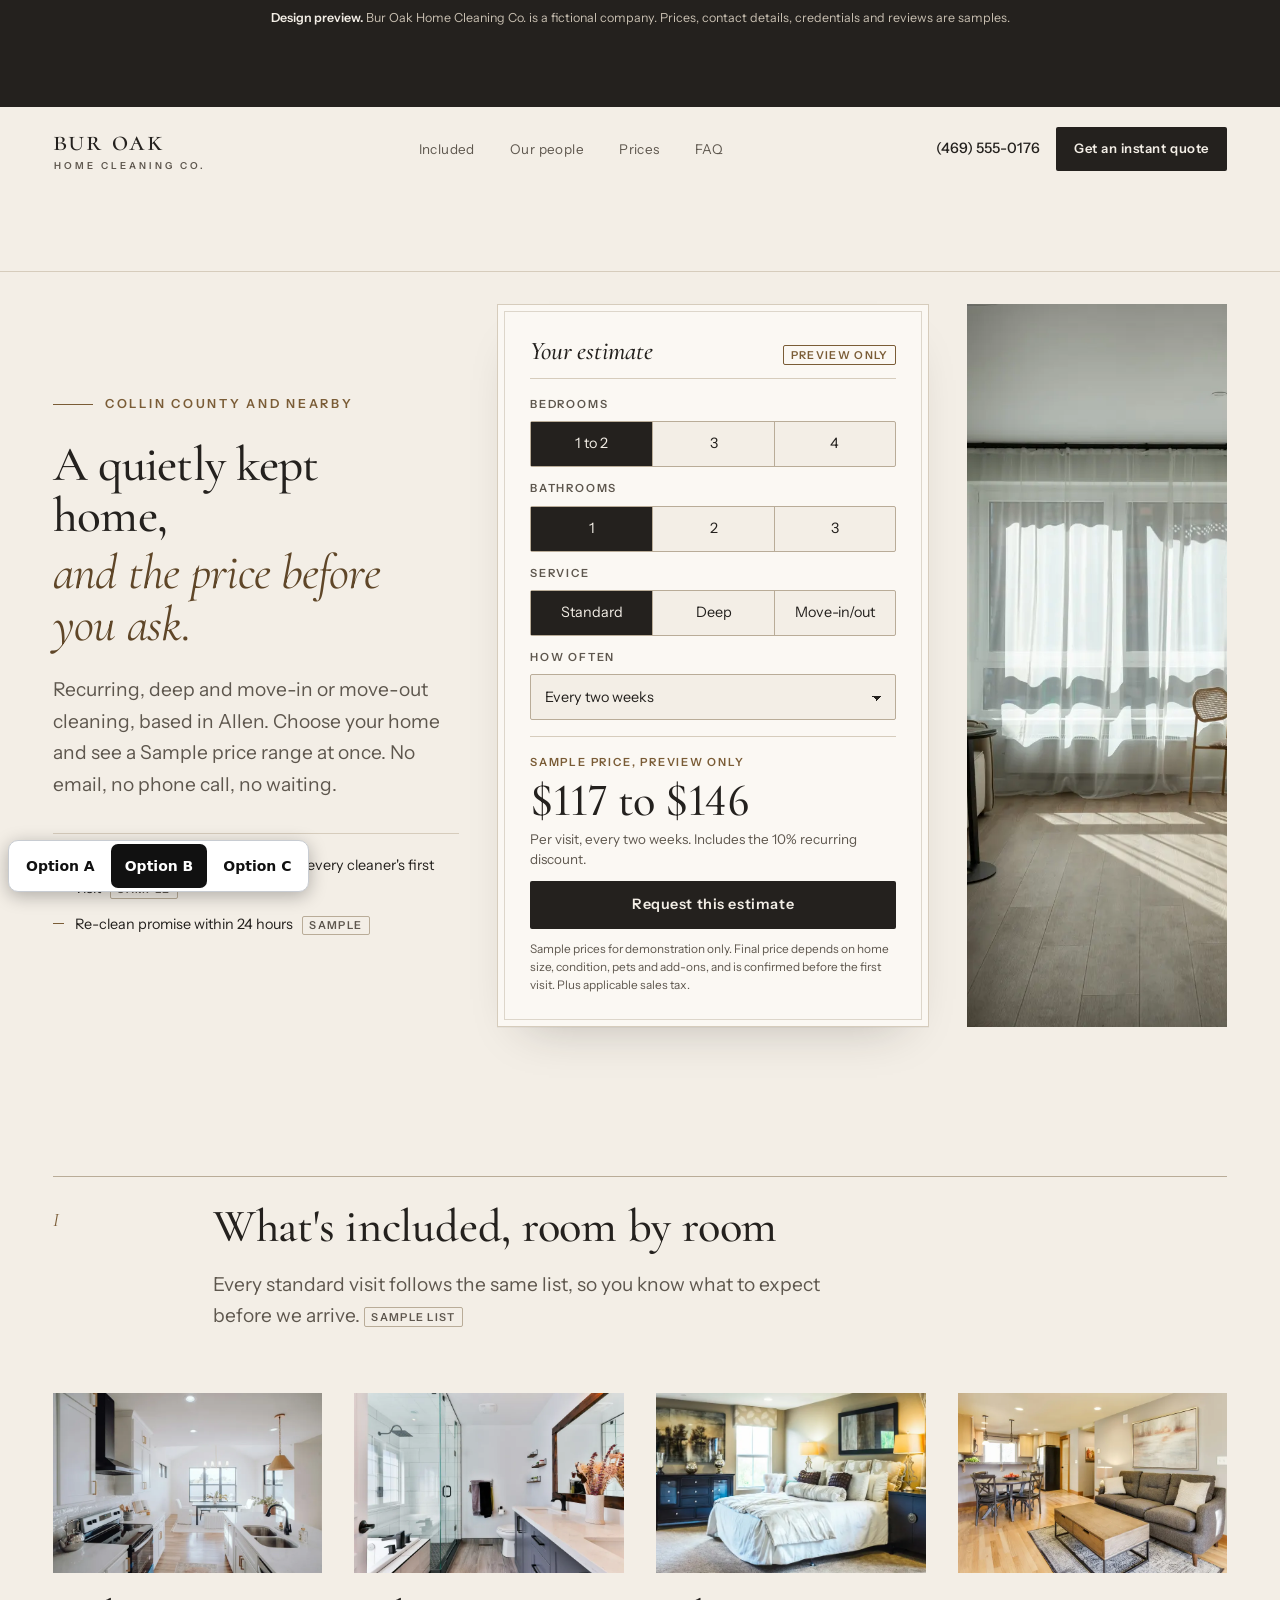
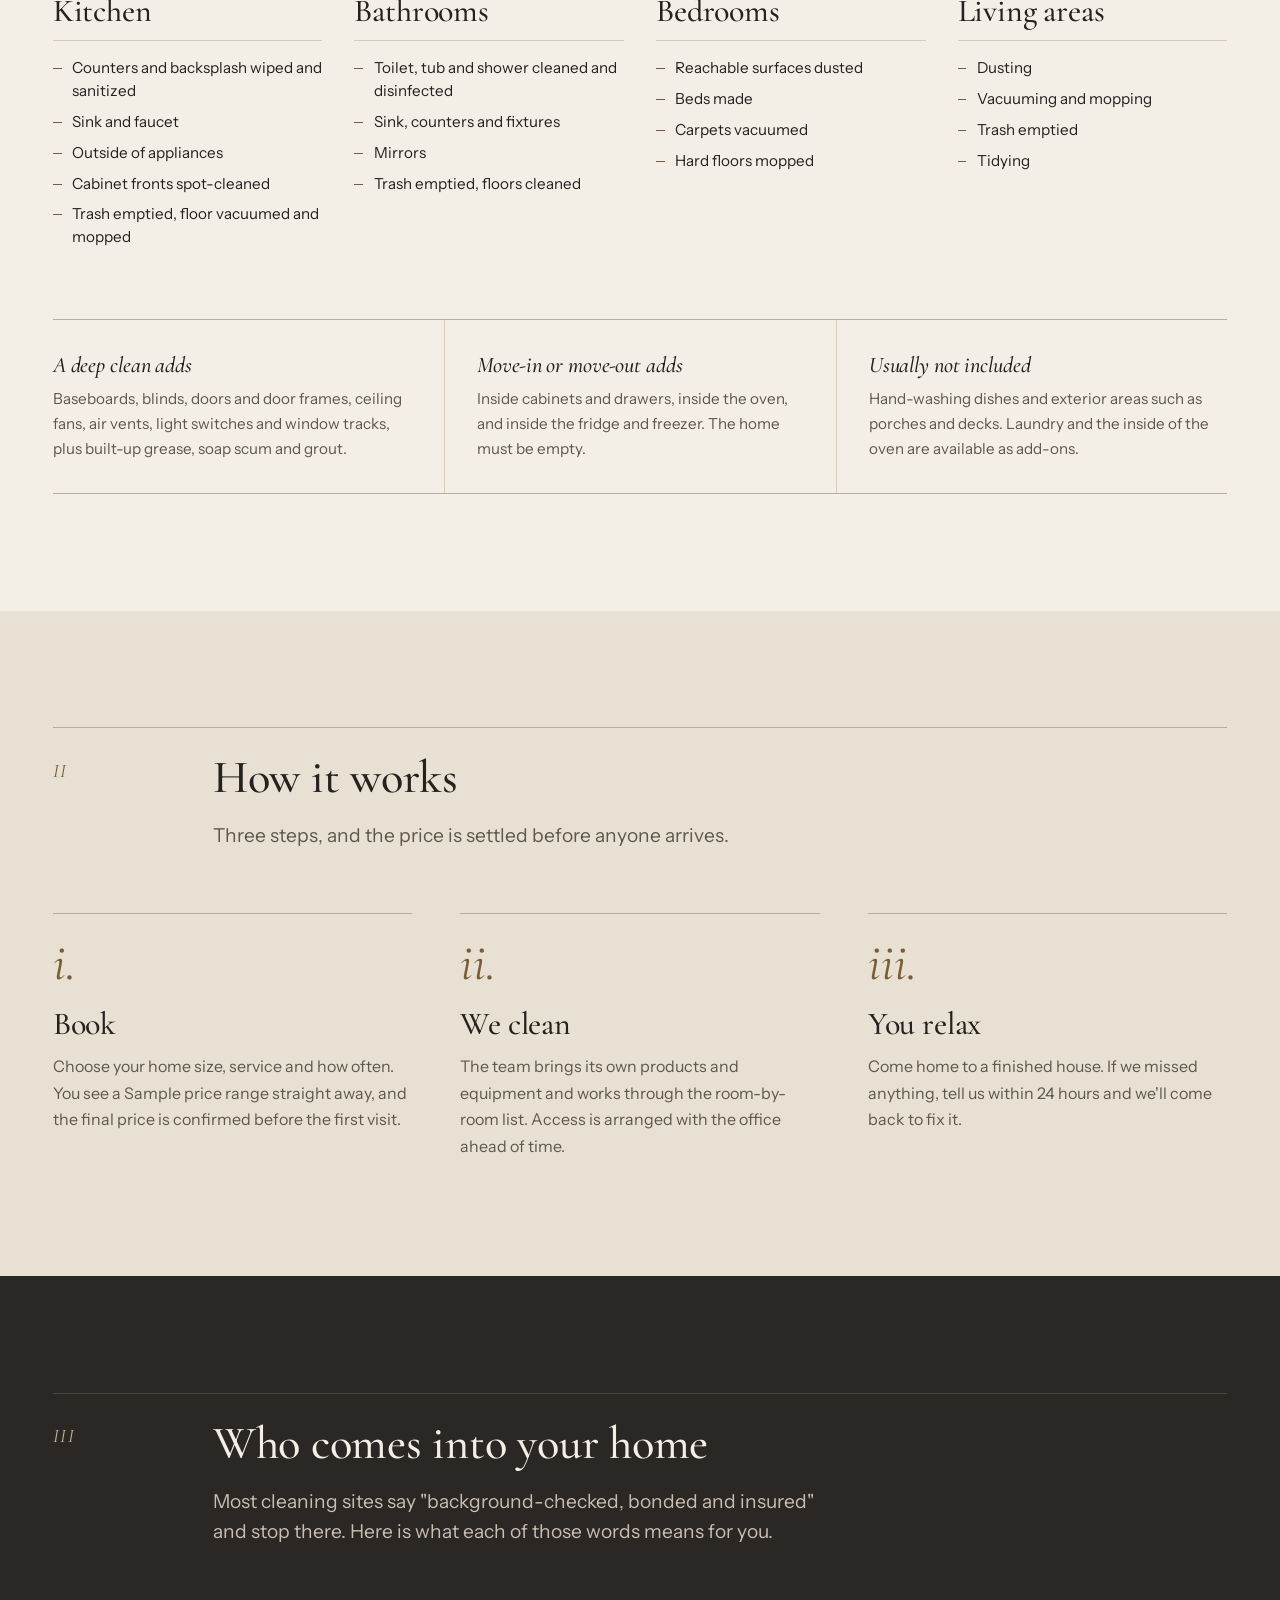
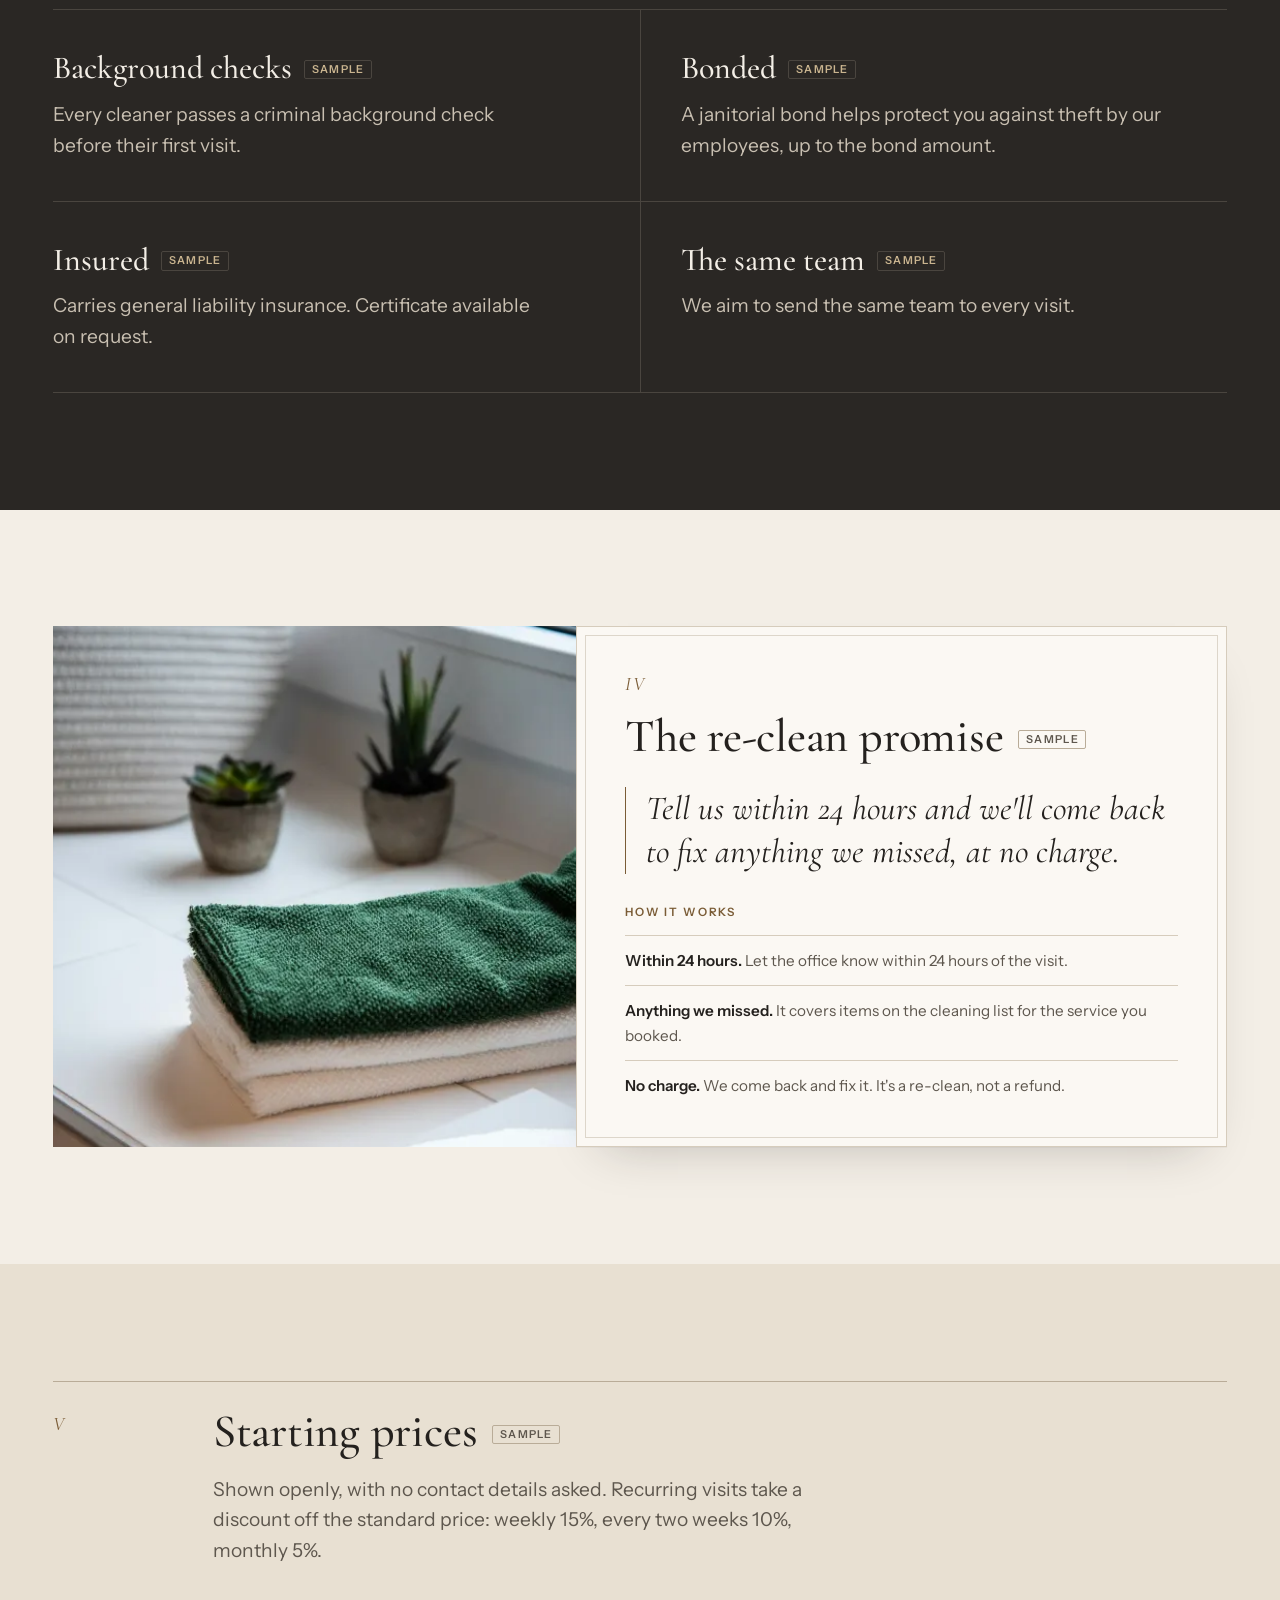
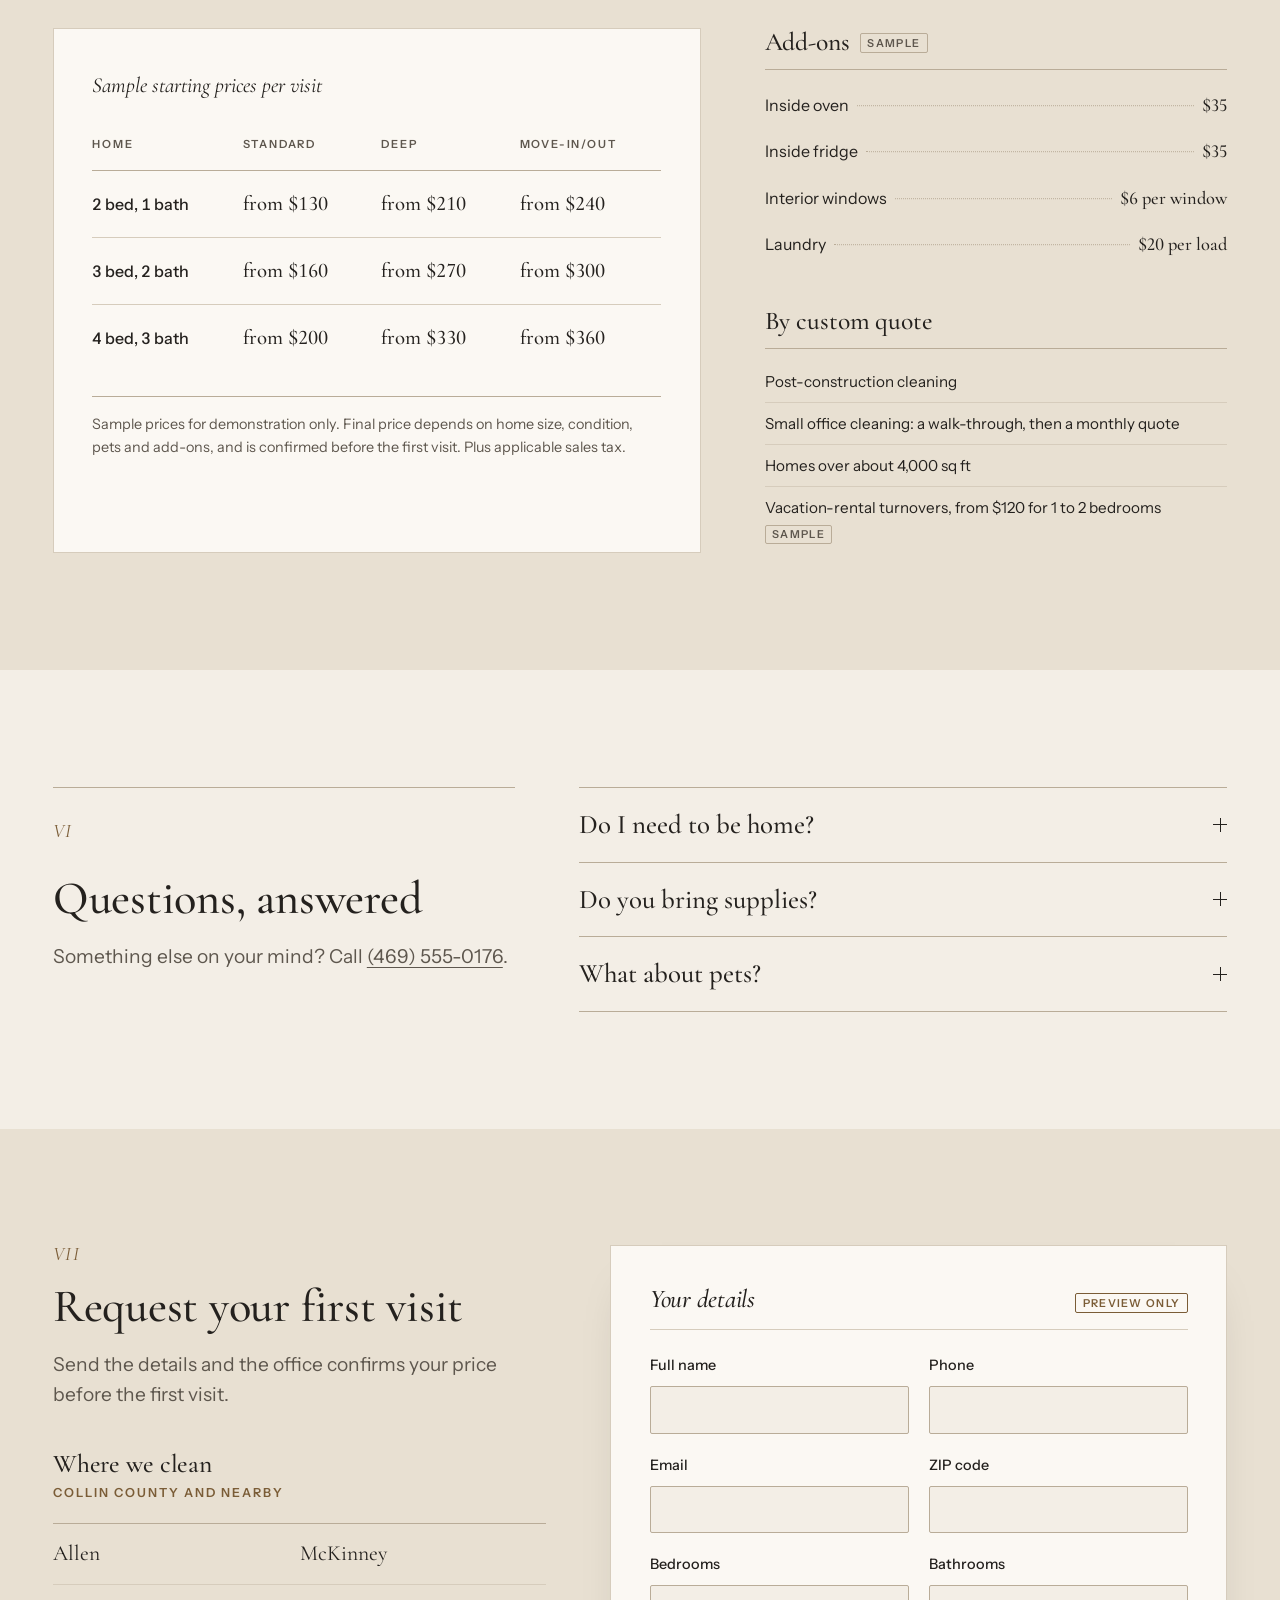
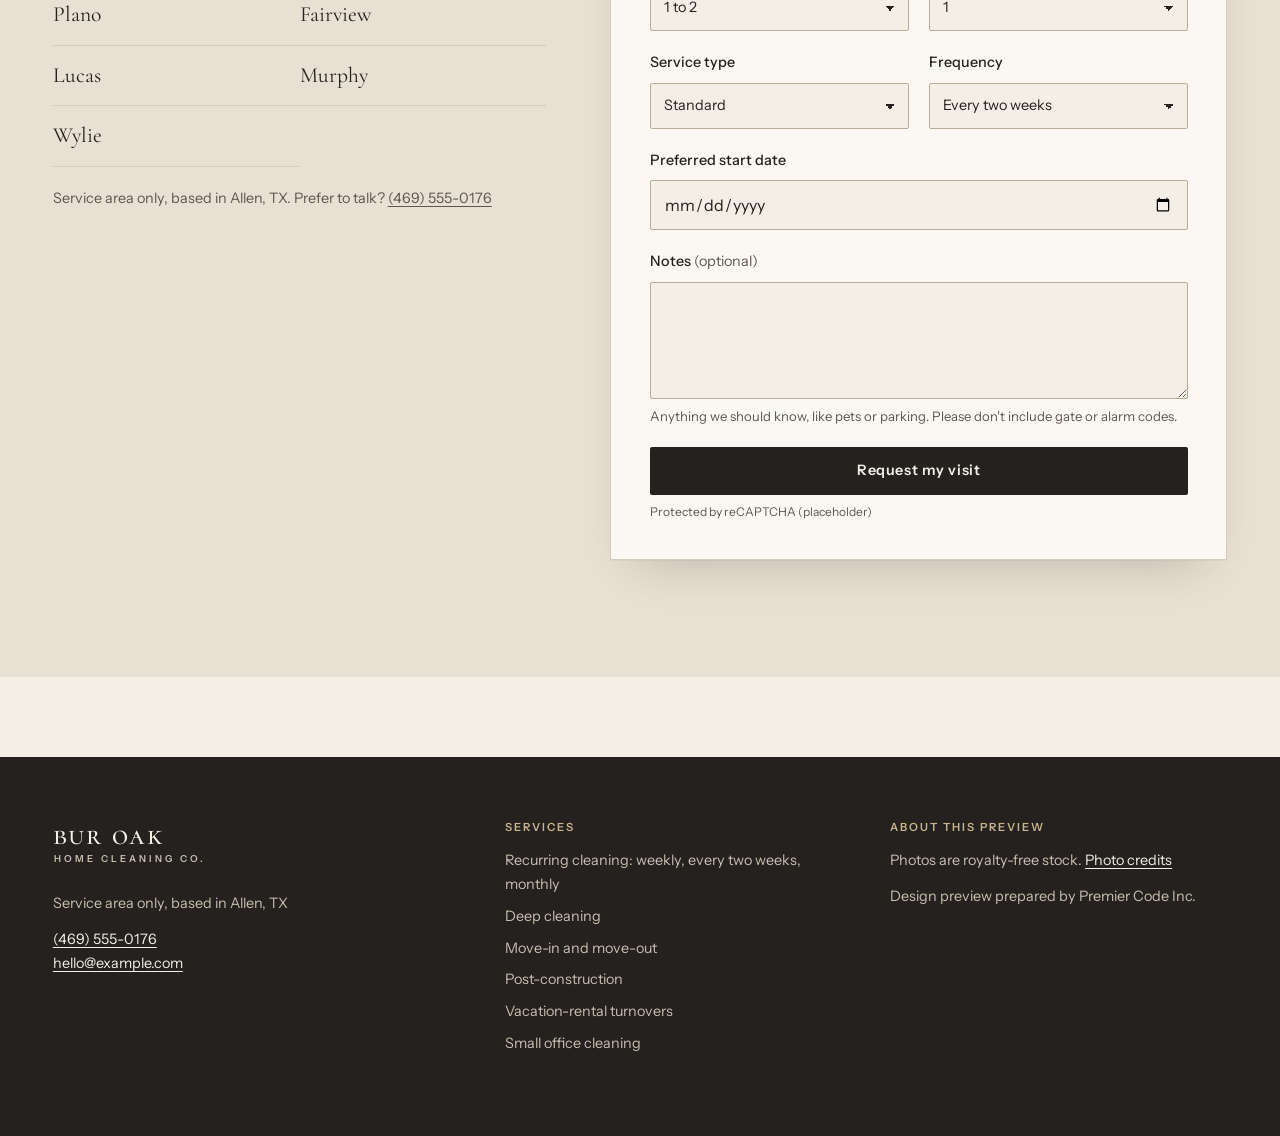
==== option-b/index.html @ 463bcaf9 "Add three homepage design options with switcher, credits and root redirect - Add Option A (fresh and" ====
<!doctype html>
<!--
  PITCH NOTE (Option B, "Boutique concierge"): Bur Oak presented like a small, well-run hotel, with calm linen
  and charcoal, an editorial serif and a quiet sans, and a price that arrives without asking for anything.
  Look first at the estimate card in the hero: change any setting and the Sample range updates at once,
  with no contact details asked. Then scroll to "Who comes into your home", where each trust claim says plainly what it means.
-->
<html lang="en">
<head>
  <meta charset="utf-8">
  <meta name="viewport" content="width=device-width, initial-scale=1">
  <meta name="robots" content="noindex, nofollow">
  <title>Bur Oak Home Cleaning Co. | Premium home cleaning in Collin County (Design preview)</title>
  <meta name="description" content="Design preview for a fictional Allen, TX house cleaning company. See a Sample price range for your home in seconds, what each visit includes, and how the team is checked.">
  <link rel="icon" href="data:,">
  <link rel="preconnect" href="https://fonts.googleapis.com">
  <link rel="preconnect" href="https://fonts.gstatic.com" crossorigin>
  <link rel="stylesheet" href="https://fonts.googleapis.com/css2?family=Cormorant+Garamond:ital,wght@0,400;0,500;0,600;1,400;1,500&family=Instrument+Sans:wght@400;500;600&display=swap">
  <link rel="preload" as="image" href="../assets/img/window-sheer-curtains-sunlight-01-800.webp" imagesrcset="../assets/img/window-sheer-curtains-sunlight-01-800.webp 800w, ../assets/img/window-sheer-curtains-sunlight-01-1600.webp 1600w" imagesizes="(min-width: 1024px) 42vw, 100vw">
  <link rel="stylesheet" href="styles.css">
  <script>document.documentElement.classList.add('js');</script>
</head>
<body>
  <a class="skip-link" href="#main">Skip to main content</a>

  <div class="preview-bar" role="note">
    <p><strong>Design preview.</strong> Bur Oak Home Cleaning Co. is a fictional company. Prices, contact details, credentials and reviews are samples.</p>
  </div>

  <header class="site-header">
    <div class="container header-inner">
      <a class="wordmark" href="#main" aria-label="Bur Oak Home Cleaning Co., back to top">
        <span class="wordmark-name">Bur Oak</span>
        <span class="wordmark-sub">Home Cleaning Co.</span>
      </a>
      <nav class="site-nav" aria-label="Main">
        <ul>
          <li><a href="#included">Included</a></li>
          <li><a href="#trust">Our people</a></li>
          <li><a href="#prices">Prices</a></li>
          <li><a href="#faq">FAQ</a></li>
        </ul>
      </nav>
      <div class="header-actions">
        <!-- PLACEHOLDER: real business phone number -->
        <a class="header-phone" href="tel:+14695550176"><span class="visually-hidden">Call </span>(469) 555-0176</a>
        <a class="btn btn-primary btn-sm" href="#quote">Get an instant quote</a>
      </div>
    </div>
  </header>

  <main id="main" tabindex="-1">

    <!-- 1. HERO + ESTIMATE CARD -->
    <section class="hero" aria-labelledby="hero-title">
      <div class="container hero-grid">
        <div class="hero-copy">
          <p class="eyebrow">Collin County and nearby</p>
          <h1 id="hero-title">A quietly kept home, <em>and the price before you ask.</em></h1>
          <p class="lede">Recurring, deep and move-in or move-out cleaning, based in Allen. Choose your home and see a Sample price range at once. No email, no phone call, no waiting.</p>
        </div>

        <ul class="hero-notes" aria-label="At a glance">
          <li>Criminal background check before every cleaner's first visit <span class="tag">Sample</span></li>
          <li>Re-clean promise within 24 hours <span class="tag">Sample</span></li>
        </ul>

        <figure class="hero-photo">
          <img src="../assets/img/window-sheer-curtains-sunlight-01-800.webp"
               srcset="../assets/img/window-sheer-curtains-sunlight-01-800.webp 800w, ../assets/img/window-sheer-curtains-sunlight-01-1600.webp 1600w"
               sizes="(min-width: 1024px) 42vw, 100vw"
               width="800" height="1200"
               alt="Sunlight pouring through sheer white curtains into a calm, tidy room"
               fetchpriority="high">
        </figure>

        <section class="estimate" id="quote" aria-labelledby="estimate-title">
          <div class="estimate-head">
            <h2 id="estimate-title" class="estimate-title">Your estimate</h2>
            <span class="tag tag-strong">Preview only</span>
          </div>

          <!-- Shown without JavaScript -->
          <div class="estimate-static">
            <p class="estimate-price-static">from $130 <span class="tag">Sample</span></p>
            <p class="estimate-small">Standard clean, 2 bedrooms and 1 bathroom. <a href="#prices">See every Sample price</a>.</p>
          </div>

          <form class="estimate-form" id="estimate-form" aria-describedby="estimate-disclaimer">
            <fieldset class="seg">
              <legend>Bedrooms</legend>
              <div class="seg-options">
                <input type="radio" name="est-beds" id="eb2" value="2" checked><label for="eb2">1 to 2</label>
                <input type="radio" name="est-beds" id="eb3" value="3"><label for="eb3">3</label>
                <input type="radio" name="est-beds" id="eb4" value="4"><label for="eb4">4</label>
              </div>
            </fieldset>
            <fieldset class="seg">
              <legend>Bathrooms</legend>
              <div class="seg-options">
                <input type="radio" name="est-baths" id="ea1" value="1" checked><label for="ea1">1</label>
                <input type="radio" name="est-baths" id="ea2" value="2"><label for="ea2">2</label>
                <input type="radio" name="est-baths" id="ea3" value="3"><label for="ea3">3</label>
              </div>
            </fieldset>
            <fieldset class="seg">
              <legend>Service</legend>
              <div class="seg-options">
                <input type="radio" name="est-type" id="et-std" value="standard" checked><label for="et-std">Standard</label>
                <input type="radio" name="est-type" id="et-deep" value="deep"><label for="et-deep">Deep</label>
                <input type="radio" name="est-type" id="et-move" value="move"><label for="et-move">Move-in/out</label>
              </div>
            </fieldset>
            <div class="field-inline">
              <label for="est-freq">How often</label>
              <select id="est-freq" name="est-freq">
                <option value="once">One time</option>
                <option value="weekly">Weekly</option>
                <option value="biweekly" selected>Every two weeks</option>
                <option value="monthly">Monthly</option>
              </select>
            </div>

            <div class="estimate-result">
              <p class="estimate-label">Sample price, preview only</p>
              <p class="estimate-price" aria-live="polite" aria-atomic="true">
                <span class="visually-hidden">Sample price range: </span><span id="est-range">$117 to $146</span>
              </p>
              <p class="estimate-detail" id="est-detail">Per visit, every two weeks. Includes the 10% recurring discount.</p>
            </div>

            <a class="btn btn-primary btn-block" href="#book" id="est-cta">Request this estimate</a>
          </form>

          <p class="estimate-disclaimer" id="estimate-disclaimer">Sample prices for demonstration only. Final price depends on home size, condition, pets and add-ons, and is confirmed before the first visit. Plus applicable sales tax.</p>
        </section>
      </div>
    </section>

    <!-- 2. WHAT'S INCLUDED -->
    <section class="section" id="included" aria-labelledby="included-title">
      <div class="container">
        <header class="section-head">
          <p class="section-num">I</p>
          <div>
            <h2 id="included-title">What's included, room by room</h2>
            <p class="section-intro">Every standard visit follows the same list, so you know what to expect before we arrive. <span class="tag">Sample list</span></p>
          </div>
        </header>

        <div class="rooms">
          <article class="room reveal">
            <img src="../assets/img/kitchen-sink-window-07-800.webp"
                 srcset="../assets/img/kitchen-sink-window-07-800.webp 800w, ../assets/img/kitchen-sink-window-07-1600.webp 1600w"
                 sizes="(min-width: 1440px) 340px, (min-width: 720px) 45vw, 100vw"
                 width="800" height="534" loading="lazy"
                 alt="White kitchen with gold cabinet pulls, an island sink and a sunny dining area beyond">
            <h3>Kitchen</h3>
            <ul>
              <li>Counters and backsplash wiped and sanitized</li>
              <li>Sink and faucet</li>
              <li>Outside of appliances</li>
              <li>Cabinet fronts spot-cleaned</li>
              <li>Trash emptied, floor vacuumed and mopped</li>
            </ul>
          </article>
          <article class="room reveal">
            <img src="../assets/img/bathroom-shower-vanity-01-800.webp"
                 srcset="../assets/img/bathroom-shower-vanity-01-800.webp 800w, ../assets/img/bathroom-shower-vanity-01-1600.webp 1600w"
                 sizes="(min-width: 1440px) 340px, (min-width: 720px) 45vw, 100vw"
                 width="800" height="534" loading="lazy"
                 alt="Modern bathroom with a glass shower, soaking tub and double vanity">
            <h3>Bathrooms</h3>
            <ul>
              <li>Toilet, tub and shower cleaned and disinfected</li>
              <li>Sink, counters and fixtures</li>
              <li>Mirrors</li>
              <li>Trash emptied, floors cleaned</li>
            </ul>
          </article>
          <article class="room reveal">
            <img src="../assets/img/bedroom-white-comforter-01-800.webp"
                 srcset="../assets/img/bedroom-white-comforter-01-800.webp 800w, ../assets/img/bedroom-white-comforter-01-1600.webp 1600w"
                 sizes="(min-width: 1440px) 340px, (min-width: 720px) 45vw, 100vw"
                 width="800" height="467" loading="lazy"
                 alt="Neatly made bed with white bedding, lamps on both sides and a dark wood dresser">
            <h3>Bedrooms</h3>
            <ul>
              <li>Reachable surfaces dusted</li>
              <li>Beds made</li>
              <li>Carpets vacuumed</li>
              <li>Hard floors mopped</li>
            </ul>
          </article>
          <article class="room reveal">
            <img src="../assets/img/living-room-gray-sofa-03-800.webp"
                 srcset="../assets/img/living-room-gray-sofa-03-800.webp 800w, ../assets/img/living-room-gray-sofa-03-1600.webp 1600w"
                 sizes="(min-width: 1440px) 340px, (min-width: 720px) 45vw, 100vw"
                 width="800" height="534" loading="lazy"
                 alt="Tidy living room with a gray sofa and wood coffee table, open to the dining area and kitchen">
            <h3>Living areas</h3>
            <ul>
              <li>Dusting</li>
              <li>Vacuuming and mopping</li>
              <li>Trash emptied</li>
              <li>Tidying</li>
            </ul>
          </article>
        </div>

        <div class="extras reveal">
          <div class="extra">
            <h3>A deep clean adds</h3>
            <p>Baseboards, blinds, doors and door frames, ceiling fans, air vents, light switches and window tracks, plus built-up grease, soap scum and grout.</p>
          </div>
          <div class="extra">
            <h3>Move-in or move-out adds</h3>
            <p>Inside cabinets and drawers, inside the oven, and inside the fridge and freezer. The home must be empty.</p>
          </div>
          <div class="extra extra-muted">
            <h3>Usually not included</h3>
            <p>Hand-washing dishes and exterior areas such as porches and decks. Laundry and the inside of the oven are available as add-ons.</p>
          </div>
        </div>
      </div>
    </section>

    <!-- 3. HOW IT WORKS -->
    <section class="section section-tint" id="how" aria-labelledby="how-title">
      <div class="container">
        <header class="section-head">
          <p class="section-num">II</p>
          <div>
            <h2 id="how-title">How it works</h2>
            <p class="section-intro">Three steps, and the price is settled before anyone arrives.</p>
          </div>
        </header>
        <ol class="steps">
          <li class="step reveal">
            <span class="step-num" aria-hidden="true">i.</span>
            <h3>Book</h3>
            <p>Choose your home size, service and how often. You see a Sample price range straight away, and the final price is confirmed before the first visit.</p>
          </li>
          <li class="step reveal">
            <span class="step-num" aria-hidden="true">ii.</span>
            <h3>We clean</h3>
            <p>The team brings its own products and equipment and works through the room-by-room list. Access is arranged with the office ahead of time.</p>
          </li>
          <li class="step reveal">
            <span class="step-num" aria-hidden="true">iii.</span>
            <h3>You relax</h3>
            <p>Come home to a finished house. If we missed anything, tell us within 24 hours and we'll come back to fix it.</p>
          </li>
        </ol>
      </div>
    </section>

    <!-- 4. TRUST AND SAFETY -->
    <section class="section section-dark" id="trust" aria-labelledby="trust-title">
      <div class="container">
        <header class="section-head">
          <p class="section-num">III</p>
          <div>
            <h2 id="trust-title">Who comes into your home</h2>
            <p class="section-intro">Most cleaning sites say "background-checked, bonded and insured" and stop there. Here is what each of those words means for you.</p>
          </div>
        </header>
        <!-- PLACEHOLDER: client to confirm background check provider, bond amount and insurance carrier before launch -->
        <dl class="trust">
          <div class="trust-item reveal">
            <dt>Background checks <span class="tag tag-dark">Sample</span></dt>
            <dd>Every cleaner passes a criminal background check before their first visit.</dd>
          </div>
          <div class="trust-item reveal">
            <dt>Bonded <span class="tag tag-dark">Sample</span></dt>
            <dd>A janitorial bond helps protect you against theft by our employees, up to the bond amount.</dd>
          </div>
          <div class="trust-item reveal">
            <dt>Insured <span class="tag tag-dark">Sample</span></dt>
            <dd>Carries general liability insurance. Certificate available on request.</dd>
          </div>
          <div class="trust-item reveal">
            <dt>The same team <span class="tag tag-dark">Sample</span></dt>
            <dd>We aim to send the same team to every visit.</dd>
          </div>
        </dl>
      </div>
    </section>

    <!-- 5. RE-CLEAN PROMISE -->
    <section class="section" id="promise" aria-labelledby="promise-title">
      <div class="container promise-grid">
        <figure class="promise-photo reveal">
          <img src="../assets/img/towels-folded-plants-02-800.webp"
               srcset="../assets/img/towels-folded-plants-02-800.webp 800w, ../assets/img/towels-folded-plants-02-1600.webp 1600w, ../assets/img/towels-folded-plants-02-2400.webp 2400w"
               sizes="(min-width: 1024px) 45vw, 100vw"
               width="800" height="534" loading="lazy"
               alt="Folded green and white towels on a windowsill beside small potted succulents">
        </figure>
        <div class="promise-card reveal">
          <p class="section-num section-num-inline">IV</p>
          <h2 id="promise-title">The re-clean promise <span class="tag">Sample</span></h2>
          <p class="promise-quote">Tell us within 24 hours and we'll come back to fix anything we missed, at no charge.</p>
          <h3 class="promise-sub">How it works</h3>
          <!-- PLACEHOLDER: client to confirm the exact re-clean conditions -->
          <ul class="promise-terms">
            <li><strong>Within 24 hours.</strong> Let the office know within 24 hours of the visit.</li>
            <li><strong>Anything we missed.</strong> It covers items on the cleaning list for the service you booked.</li>
            <li><strong>No charge.</strong> We come back and fix it. It's a re-clean, not a refund.</li>
          </ul>
        </div>
      </div>
    </section>

    <!-- 6. PRICES -->
    <section class="section section-tint" id="prices" aria-labelledby="prices-title">
      <div class="container">
        <header class="section-head">
          <p class="section-num">V</p>
          <div>
            <h2 id="prices-title">Starting prices <span class="tag">Sample</span></h2>
            <p class="section-intro">Shown openly, with no contact details asked. Recurring visits take a discount off the standard price: weekly 15%, every two weeks 10%, monthly 5%.</p>
          </div>
        </header>

        <div class="prices-grid">
          <div class="rate-card reveal">
            <div class="table-wrap" role="region" aria-labelledby="rate-caption" tabindex="0">
              <table class="rate-table">
                <caption id="rate-caption">Sample starting prices per visit</caption>
                <thead>
                  <tr>
                    <th scope="col">Home</th>
                    <th scope="col">Standard</th>
                    <th scope="col">Deep</th>
                    <th scope="col">Move-in/out</th>
                  </tr>
                </thead>
                <tbody>
                  <tr><th scope="row">2 bed, 1 bath</th><td>from $130</td><td>from $210</td><td>from $240</td></tr>
                  <tr><th scope="row">3 bed, 2 bath</th><td>from $160</td><td>from $270</td><td>from $300</td></tr>
                  <tr><th scope="row">4 bed, 3 bath</th><td>from $200</td><td>from $330</td><td>from $360</td></tr>
                </tbody>
              </table>
            </div>
            <p class="disclaimer">Sample prices for demonstration only. Final price depends on home size, condition, pets and add-ons, and is confirmed before the first visit. Plus applicable sales tax.</p>
          </div>

          <div class="price-side">
            <div class="menu reveal">
              <h3>Add-ons <span class="tag">Sample</span></h3>
              <ul class="menu-list">
                <li><span>Inside oven</span><span class="leader" aria-hidden="true"></span><span>$35</span></li>
                <li><span>Inside fridge</span><span class="leader" aria-hidden="true"></span><span>$35</span></li>
                <li><span>Interior windows</span><span class="leader" aria-hidden="true"></span><span>$6 per window</span></li>
                <li><span>Laundry</span><span class="leader" aria-hidden="true"></span><span>$20 per load</span></li>
              </ul>
            </div>
            <div class="menu reveal">
              <h3>By custom quote</h3>
              <ul class="plain-list">
                <li>Post-construction cleaning</li>
                <li>Small office cleaning: a walk-through, then a monthly quote</li>
                <li>Homes over about 4,000 sq ft</li>
                <li>Vacation-rental turnovers, from $120 for 1 to 2 bedrooms <span class="tag">Sample</span></li>
              </ul>
            </div>
          </div>
        </div>
      </div>
    </section>

    <!-- 7. FAQ -->
    <section class="section" id="faq" aria-labelledby="faq-title">
      <div class="container faq-grid">
        <header class="section-head section-head-stack">
          <p class="section-num">VI</p>
          <div>
            <h2 id="faq-title">Questions, answered</h2>
            <p class="section-intro">Something else on your mind? Call <a href="tel:+14695550176">(469) 555-0176</a>.</p>
          </div>
        </header>
        <div class="faq">
          <details>
            <summary>Do I need to be home?</summary>
            <p>Usually not. Access is arranged with the office before the first visit.</p>
          </details>
          <details>
            <summary>Do you bring supplies?</summary>
            <p>Yes, the team brings its own products and equipment. If you'd like a specific product used, tell us.</p>
          </details>
          <details>
            <summary>What about pets?</summary>
            <p>Tell us about pets before the first visit. Keep pets that might slip out an open door secured. Pet accidents are not part of a standard clean.</p>
          </details>
        </div>
      </div>
    </section>

    <!-- 8. SERVICE AREA + FORM -->
    <section class="section section-closing" id="book" aria-labelledby="book-title">
      <div class="container closing-grid">
        <div class="closing-copy">
          <p class="section-num section-num-inline">VII</p>
          <h2 id="book-title">Request your first visit</h2>
          <p class="section-intro">Send the details and the office confirms your price before the first visit.</p>

          <h3 class="area-title">Where we clean</h3>
          <p class="area-sub">Collin County and nearby</p>
          <ul class="cities">
            <li>Allen</li>
            <li>McKinney</li>
            <li>Plano</li>
            <li>Fairview</li>
            <li>Lucas</li>
            <li>Murphy</li>
            <li>Wylie</li>
          </ul>
          <p class="area-note">Service area only, based in Allen, TX. Prefer to talk? <a href="tel:+14695550176">(469) 555-0176</a></p>
        </div>

        <form class="book-form" id="book-form" novalidate>
          <div class="form-head">
            <h3>Your details</h3>
            <span class="tag tag-strong">Preview only</span>
          </div>

          <div class="form-row">
            <div class="form-group">
              <label for="f-name">Full name</label>
              <input id="f-name" name="name" type="text" autocomplete="name" required>
            </div>
            <div class="form-group">
              <label for="f-phone">Phone</label>
              <input id="f-phone" name="phone" type="tel" autocomplete="tel" inputmode="tel" required>
            </div>
          </div>
          <div class="form-row">
            <div class="form-group">
              <label for="f-email">Email</label>
              <input id="f-email" name="email" type="email" autocomplete="email" inputmode="email" required>
            </div>
            <div class="form-group">
              <label for="f-zip">ZIP code</label>
              <input id="f-zip" name="zip" type="text" autocomplete="postal-code" inputmode="numeric" pattern="[0-9]{5}" maxlength="5" required>
            </div>
          </div>
          <div class="form-row">
            <div class="form-group">
              <label for="f-beds">Bedrooms</label>
              <select id="f-beds" name="bedrooms">
                <option value="2">1 to 2</option>
                <option value="3">3</option>
                <option value="4">4</option>
                <option value="5">5 or more</option>
              </select>
            </div>
            <div class="form-group">
              <label for="f-baths">Bathrooms</label>
              <select id="f-baths" name="bathrooms">
                <option value="1">1</option>
                <option value="2">2</option>
                <option value="3">3</option>
                <option value="4">4 or more</option>
              </select>
            </div>
          </div>
          <div class="form-row">
            <div class="form-group">
              <label for="f-type">Service type</label>
              <select id="f-type" name="service_type">
                <option value="standard">Standard</option>
                <option value="deep">Deep</option>
                <option value="move">Move-in/out</option>
              </select>
            </div>
            <div class="form-group">
              <label for="f-freq">Frequency</label>
              <select id="f-freq" name="frequency">
                <option value="once">One time</option>
                <option value="weekly">Weekly</option>
                <option value="biweekly" selected>Every two weeks</option>
                <option value="monthly">Monthly</option>
              </select>
            </div>
          </div>
          <div class="form-group">
            <label for="f-date">Preferred start date</label>
            <input id="f-date" name="start_date" type="date">
          </div>
          <div class="form-group">
            <label for="f-notes">Notes <span class="optional">(optional)</span></label>
            <textarea id="f-notes" name="notes" rows="4" aria-describedby="f-notes-help"></textarea>
            <p class="form-hint" id="f-notes-help">Anything we should know, like pets or parking. Please don't include gate or alarm codes.</p>
          </div>

          <div class="hp" aria-hidden="true">
            <label for="f-company">Company website</label>
            <input id="f-company" name="company_website" type="text" tabindex="-1" autocomplete="off">
          </div>

          <!-- PLACEHOLDER: reCAPTCHA v3 site key and script go here at launch -->
          <button class="btn btn-primary btn-block" type="submit" id="book-submit" disabled>Request my visit</button>
          <noscript><p class="form-hint">Submitting is disabled in this preview.</p></noscript>
          <p class="form-status" id="book-status" role="status" aria-live="polite"></p>
          <p class="form-hint recaptcha-note">Protected by reCAPTCHA (placeholder)</p>
        </form>
      </div>
    </section>
  </main>

  <footer class="site-footer">
    <div class="container footer-grid">
      <div class="footer-brand">
        <p class="wordmark wordmark-footer"><span class="wordmark-name">Bur Oak</span><span class="wordmark-sub">Home Cleaning Co.</span></p>
        <p>Service area only, based in Allen, TX</p>
        <p><a href="tel:+14695550176">(469) 555-0176</a><br><a href="mailto:hello@example.com">hello@example.com</a></p>
        <!-- PLACEHOLDER: real email address (separate addresses for transactional and marketing mail) -->
      </div>
      <div class="footer-col">
        <h2 class="footer-title">Services</h2>
        <ul>
          <li>Recurring cleaning: weekly, every two weeks, monthly</li>
          <li>Deep cleaning</li>
          <li>Move-in and move-out</li>
          <li>Post-construction</li>
          <li>Vacation-rental turnovers</li>
          <li>Small office cleaning</li>
        </ul>
      </div>
      <div class="footer-col">
        <h2 class="footer-title">About this preview</h2>
        <p>Photos are royalty-free stock. <a href="../credits.html">Photo credits</a></p>
        <p>Design preview prepared by Premier Code Inc.</p>
      </div>
    </div>
  </footer>

  <script src="main.js" defer></script>
<!-- REMOVE AT LAUNCH: option switcher -->
<!-- Copy this block unchanged to the end of <body> on every option page, just before </body>.
     Per page, move aria-current="page" and the "on" class to that page's own link. Change nothing else.
     Links are relative to option-a/, option-b/ and option-c/ folders (one level below the site root). -->
<style class="pv-style">
  html { scroll-padding-bottom: 6rem; }
  footer, .site-footer, body > :last-of-type:not(script):not(nav) { padding-bottom: max(env(safe-area-inset-bottom), 5rem); }
  .pv-switch {
    position: fixed; left: 8px; bottom: 8px; z-index: 9999;
    display: flex; gap: 2px; padding: 3px;
    background: #fff; border: 1px solid #c8ccd2; border-radius: 10px;
    box-shadow: 0 4px 18px rgba(0,0,0,.28);
    font: 600 14px/1.2 system-ui, -apple-system, "Segoe UI", sans-serif;
  }
  .pv-switch a {
    display: flex; align-items: center; justify-content: center;
    min-height: 44px; padding: 0 14px; border-radius: 7px;
    color: #111; background: transparent; text-decoration: none; white-space: nowrap;
  }
  .pv-switch a:hover { background: #eceef1; }
  .pv-switch a.on { color: #fff; background: #111; }
  .pv-switch a:focus-visible { outline: 3px solid #1a73e8; outline-offset: 1px; }
  @media (max-width: 420px) { .pv-switch a { padding: 0 11px; font-size: 13px; } }
  @media print { .pv-switch { display: none; } }
</style>
<nav class="pv-switch" aria-label="Design options">
  <a href="../option-a/">Option A</a>
  <a href="../option-b/" class="on" aria-current="page">Option B</a>
  <a href="../option-c/">Option C</a>
</nav>
<!-- /REMOVE AT LAUNCH -->
</body>
</html>
---- option-b/styles.css ----
/* =========================================================
   Bur Oak Home Cleaning Co. | Option B: Boutique concierge
   Linen and charcoal, Cormorant Garamond + Instrument Sans
   ========================================================= */

:root {
  /* Palette */
  --linen: #f3eee6;
  --linen-deep: #e8e0d2;
  --paper: #fbf8f3;
  --hairline: #d6ccbc;
  --hairline-strong: #b9ac98;
  --charcoal: #24211e;
  --charcoal-soft: #2a2724;
  --charcoal-line: #4a453f;
  --ink-muted: #5e574e;
  --bronze: #7a5c36;
  --bronze-deep: #5f4628;
  --on-dark: #f3eee6;
  --on-dark-muted: #c8bfb1;
  --brass-on-dark: #c9b48f;
  --focus: #7a5c36;

  /* Type */
  --font-serif: 'Cormorant Garamond', 'Iowan Old Style', 'Palatino Linotype', Palatino, Georgia, serif;
  --font-sans: 'Instrument Sans', system-ui, -apple-system, 'Segoe UI', sans-serif;

  --text-xs: 0.78rem;
  --text-sm: 0.9rem;
  --text-base: 1rem;
  --text-lg: clamp(1.08rem, 1rem + 0.3vw, 1.2rem);
  --display-sm: clamp(1.6rem, 1.3rem + 1vw, 2rem);
  --display-md: clamp(2rem, 1.5rem + 1.8vw, 2.9rem);
  --display-lg: clamp(2.3rem, 1.6rem + 3.2vw, 4.2rem);

  /* Space */
  --space-1: 0.25rem;
  --space-2: 0.5rem;
  --space-3: 0.75rem;
  --space-4: 1rem;
  --space-5: 1.25rem;
  --space-6: 1.5rem;
  --space-8: 2rem;
  --space-10: 2.5rem;
  --space-12: 3rem;
  --space-16: 4rem;
  --space-20: 5rem;
  --space-24: 6rem;
  --section-pad: clamp(4rem, 2.5rem + 6vw, 8rem);

  --container: 82rem;
  --gutter: clamp(1.25rem, 0.5rem + 3.5vw, 4rem);

  --radius: 2px;
  --shadow-card: 0 1px 0 rgb(36 33 30 / 0.04), 0 24px 48px -28px rgb(36 33 30 / 0.28);

  --ease: cubic-bezier(0.22, 0.61, 0.36, 1);
  --t-fast: 180ms;
  --t-reveal: 900ms;
}

/* Large monitors: scale the whole system gently */
@media (min-width: 2200px) { html { font-size: 112.5%; } }
@media (min-width: 2800px) { html { font-size: 125%; } }

/* ---------- Reset / base ---------- */
*, *::before, *::after { box-sizing: border-box; }
html { -webkit-text-size-adjust: 100%; scroll-behavior: smooth; scroll-padding-top: 1rem; }
body {
  margin: 0;
  font-family: var(--font-sans);
  font-size: var(--text-base);
  line-height: 1.65;
  color: var(--charcoal);
  background: var(--linen);
  -webkit-font-smoothing: antialiased;
  text-rendering: optimizeLegibility;
}
img { display: block; max-width: 100%; height: auto; }
h1, h2, h3 { font-family: var(--font-serif); font-weight: 500; line-height: 1.12; margin: 0; letter-spacing: -0.005em; }
p, ul, ol, dl, dd, figure { margin: 0; }
ul, ol { padding: 0; list-style: none; }
a { color: inherit; text-decoration-thickness: 1px; text-underline-offset: 0.2em; }
a:hover { color: var(--bronze-deep); }
button, input, select, textarea { font: inherit; color: inherit; }
main:focus { outline: none; }

:focus-visible { outline: 2px solid var(--focus); outline-offset: 3px; border-radius: 1px; }
.section-dark :focus-visible, .site-footer :focus-visible { outline-color: var(--brass-on-dark); }

.visually-hidden {
  position: absolute !important; width: 1px; height: 1px; padding: 0; margin: -1px;
  overflow: hidden; clip: rect(0 0 0 0); white-space: nowrap; border: 0;
}

.skip-link {
  position: absolute; left: var(--space-4); top: -100px; z-index: 100;
  padding: var(--space-3) var(--space-5); background: var(--charcoal); color: var(--on-dark);
  font-weight: 600; text-decoration: none;
}
.skip-link:focus { top: var(--space-4); color: var(--on-dark); }

.container { width: 100%; max-width: var(--container); margin-inline: auto; padding-inline: var(--gutter); }

/* ---------- Tags ---------- */
.tag {
  display: inline-block;
  vertical-align: middle;
  font-family: var(--font-sans);
  font-size: 0.68rem;
  font-weight: 600;
  letter-spacing: 0.12em;
  text-transform: uppercase;
  line-height: 1;
  padding: 0.32em 0.6em 0.3em;
  border: 1px solid var(--hairline-strong);
  color: var(--ink-muted);
  border-radius: var(--radius);
  white-space: nowrap;
}
h2 .tag, h3 .tag { position: relative; top: -0.2em; margin-left: 0.4em; }
.tag-strong { border-color: var(--bronze); color: var(--bronze); }
.tag-dark { border-color: var(--charcoal-line); color: var(--brass-on-dark); }

/* ---------- Buttons ---------- */
.btn {
  display: inline-flex; align-items: center; justify-content: center; gap: var(--space-2);
  min-height: 48px; padding: 0.7rem 1.6rem;
  font-family: var(--font-sans); font-size: var(--text-sm); font-weight: 600; letter-spacing: 0.04em;
  text-decoration: none; text-align: center; line-height: 1.2;
  border: 1px solid transparent; border-radius: var(--radius); cursor: pointer;
  transition: background-color var(--t-fast) var(--ease), color var(--t-fast) var(--ease), border-color var(--t-fast) var(--ease);
}
.btn-primary { background: var(--charcoal); color: var(--on-dark); }
.btn-primary:hover { background: var(--bronze-deep); color: var(--on-dark); }
.btn-primary:active { background: #4b3720; }
.btn-primary:disabled { background: #8b847a; color: var(--paper); cursor: not-allowed; }
.btn-sm { min-height: 44px; padding: 0.55rem 1.1rem; font-size: 0.82rem; }
.btn-block { width: 100%; }

/* ---------- Preview bar ---------- */
.preview-bar {
  background: var(--charcoal); color: var(--on-dark-muted);
  font-size: var(--text-xs); line-height: 1.45; text-align: center;
  padding: 0.55rem var(--gutter);
}
.preview-bar strong { color: var(--on-dark); font-weight: 600; }

/* ---------- Header ---------- */
.site-header { border-bottom: 1px solid var(--hairline); background: var(--linen); }
.header-inner {
  display: grid; grid-template-columns: auto 1fr; align-items: center;
  gap: var(--space-3) var(--space-6); padding-block: var(--space-4);
}
.wordmark { display: inline-flex; flex-direction: column; text-decoration: none; line-height: 1; color: var(--charcoal); }
.wordmark:hover { color: var(--charcoal); }
.wordmark-name {
  font-family: var(--font-serif); font-weight: 500; font-size: 1.75rem; letter-spacing: 0.06em;
  font-variant: small-caps; text-transform: lowercase;
}
.wordmark-sub {
  font-family: var(--font-sans); font-size: 0.6rem; font-weight: 600; letter-spacing: 0.32em;
  text-transform: uppercase; color: var(--ink-muted); margin-top: 0.35rem; padding-left: 0.1em;
}
.header-actions { display: flex; align-items: center; justify-content: flex-end; gap: var(--space-4); }
.header-phone {
  display: none; font-size: var(--text-sm); font-weight: 500; text-decoration: none;
  min-height: 44px; align-items: center;
}
.header-phone:hover { text-decoration: underline; }

.site-nav { grid-column: 1 / -1; grid-row: 2; margin-inline: calc(var(--gutter) * -1); overflow-x: auto; scrollbar-width: none; }
.site-nav::-webkit-scrollbar { display: none; }
.site-nav ul { display: flex; gap: var(--space-1); padding-inline: calc(var(--gutter) - 0.6rem); }
.site-nav a {
  display: inline-flex; align-items: center; min-height: 44px; padding-inline: 0.6rem;
  font-size: 0.84rem; letter-spacing: 0.03em; white-space: nowrap; text-decoration: none; color: var(--ink-muted);
}
.site-nav a:hover { color: var(--charcoal); text-decoration: underline; }

@media (max-width: 419px) {
  .header-actions .btn-sm { padding-inline: 0.8rem; font-size: 0.78rem; letter-spacing: 0.02em; }
  .wordmark-name { font-size: 1.5rem; }
}
@media (min-width: 640px) {
  .header-phone { display: inline-flex; }
}
@media (min-width: 1024px) {
  .header-inner { grid-template-columns: auto 1fr auto; padding-block: var(--space-5); }
  .site-nav { grid-column: 2; grid-row: 1; margin: 0; overflow: visible; }
  .site-nav ul { justify-content: center; gap: var(--space-4); padding: 0; }
}

/* ---------- Eyebrows, sections ---------- */
.eyebrow {
  font-size: var(--text-xs); font-weight: 600; letter-spacing: 0.22em; text-transform: uppercase;
  color: var(--bronze); margin-bottom: var(--space-6);
  display: flex; align-items: center; gap: var(--space-3);
}
.eyebrow::before { content: ""; width: 2.5rem; height: 1px; background: currentColor; flex: none; }

.section { padding-block: var(--section-pad); }
.section-tint { background: var(--linen-deep); }
.section-dark { background: var(--charcoal-soft); color: var(--on-dark); }

.section-head {
  display: grid; grid-template-columns: 1fr; gap: var(--space-4);
  margin-bottom: clamp(2.5rem, 1.5rem + 3vw, 4.5rem);
  padding-top: var(--space-6); border-top: 1px solid var(--hairline-strong);
}
.section-dark .section-head { border-top-color: var(--charcoal-line); }
.section-num {
  font-family: var(--font-serif); font-style: italic; font-size: 1.2rem; line-height: 1;
  color: var(--bronze); letter-spacing: 0.08em;
}
.section-dark .section-num { color: var(--brass-on-dark); }
.section-head h2, .promise-card h2, .closing-copy h2 { font-size: var(--display-md); }
.section-intro { margin-top: var(--space-4); max-width: 38rem; font-size: var(--text-lg); color: var(--ink-muted); line-height: 1.6; }
.section-dark .section-intro { color: var(--on-dark-muted); }
.section-num-inline { margin-bottom: var(--space-4); }

@media (min-width: 900px) {
  .section-head { grid-template-columns: 8rem 1fr; gap: var(--space-8); }
  .section-head .section-num { padding-top: 0.6rem; }
}

/* ---------- Hero ---------- */
.hero { padding-block: clamp(1.75rem, 1rem + 4vw, 5rem); }
@media (max-width: 767px) { .hero-grid { gap: var(--space-8); } .hero .eyebrow { margin-bottom: var(--space-4); } .lede { margin-top: var(--space-4); } }
.hero-grid {
  display: grid; gap: var(--space-10);
  grid-template-areas: "copy" "estimate" "notes" "photo";
}
.hero-notes { grid-area: notes; }
.hero-copy { grid-area: copy; }
.hero-photo { grid-area: photo; }
.estimate { grid-area: estimate; }

.hero h1 { font-size: var(--display-lg); font-weight: 500; line-height: 1.04; letter-spacing: -0.015em; max-width: 14ch; }
.hero h1 em { display: block; font-style: italic; font-weight: 400; color: var(--bronze-deep); margin-top: 0.12em; }
.lede { margin-top: var(--space-6); font-size: var(--text-lg); line-height: 1.65; color: var(--ink-muted); max-width: 34rem; }
.hero-notes { margin-top: var(--space-2); display: grid; gap: var(--space-3); border-top: 1px solid var(--hairline); padding-top: var(--space-5); max-width: 34rem; }
.hero-notes li { font-size: var(--text-sm); color: var(--charcoal); padding-left: 1.4rem; position: relative; }
.hero-notes li::before { content: ""; position: absolute; left: 0; top: 0.72em; width: 0.7rem; height: 1px; background: var(--bronze); }
.hero-notes .tag { margin-left: 0.35rem; }

.hero-photo { position: relative; overflow: hidden; background: var(--linen-deep); aspect-ratio: 4 / 3; }
.hero-photo img { width: 100%; height: 100%; object-fit: cover; object-position: 50% 55%; }

@media (min-width: 768px) and (max-width: 1199px) {
  .hero-grid { grid-template-columns: 1.1fr 1fr; grid-template-areas: "copy estimate" "notes estimate" "photo photo"; align-items: start; }
  .hero-photo { aspect-ratio: 21 / 8; }
  .hero-photo img { object-position: 50% 62%; }
}
@media (min-width: 1200px) {
  .hero { padding-block: 0; }
  .hero-grid {
    min-height: min(calc(100svh - 7.5rem), 1000px);
    grid-template-columns: minmax(0, 1.25fr) minmax(0, 27rem) minmax(0, 0.8fr);
    grid-template-rows: 1fr auto auto 1fr;
    grid-template-areas: ". estimate photo" "copy estimate photo" "notes estimate photo" ". estimate photo";
    gap: 0 clamp(2rem, 3vw, 4rem);
    align-items: center;
    padding-block: var(--space-8);
  }
  .hero h1 { font-size: clamp(2.7rem, 1rem + 2.6vw, 4.2rem); }
  .hero-notes { margin-top: var(--space-8); align-self: start; }
  .estimate { align-self: center; }
  .hero-photo { aspect-ratio: auto; align-self: stretch; min-height: 34rem; }
}

/* ---------- Estimate card ---------- */
.estimate {
  background: var(--paper);
  border: 1px solid var(--hairline);
  box-shadow: var(--shadow-card);
  padding: clamp(1.25rem, 0.9rem + 1.5vw, 2rem);
  position: relative;
}
.estimate::before { /* inner hairline frame, stationery feel */
  content: ""; position: absolute; inset: 6px; border: 1px solid rgb(185 172 152 / 0.45); pointer-events: none;
}
.estimate-head {
  display: flex; align-items: baseline; justify-content: space-between; gap: var(--space-3);
  padding-bottom: var(--space-3); margin-bottom: var(--space-4); border-bottom: 1px solid var(--hairline);
}
.estimate-title { font-size: 1.6rem; font-style: italic; font-weight: 500; }

.estimate-form { display: none; }
.js .estimate-form { display: grid; gap: var(--space-3); }
.js .estimate-static { display: none; }

.estimate-price-static { font-variant-numeric: lining-nums; font-family: var(--font-serif); font-size: 2.6rem; line-height: 1.1; }
.estimate-price-static .tag { position: relative; top: -0.5em; }
.estimate-small { margin-top: var(--space-2); font-size: var(--text-sm); color: var(--ink-muted); }

.seg { border: 0; margin: 0; padding: 0; min-width: 0; }
.seg legend, .field-inline label, .estimate-label {
  font-size: 0.7rem; font-weight: 600; letter-spacing: 0.16em; text-transform: uppercase; color: var(--ink-muted);
  padding: 0; margin-bottom: var(--space-2);
}
.seg-options { display: grid; grid-auto-flow: column; grid-auto-columns: 1fr; border: 1px solid var(--hairline-strong); border-radius: var(--radius); background: var(--linen); }
.seg-options input { position: absolute; opacity: 0; width: 1px; height: 1px; pointer-events: none; }
.seg-options label {
  display: flex; align-items: center; justify-content: center; min-height: 44px; padding: 0.35rem 0.4rem;
  font-size: var(--text-sm); text-align: center; line-height: 1.2; cursor: pointer;
  border-left: 1px solid var(--hairline-strong);
  transition: background-color var(--t-fast) var(--ease), color var(--t-fast) var(--ease);
}
.seg-options input:first-child + label { border-left: 0; }
.seg-options label:hover { background: var(--linen-deep); }
.seg-options input:checked + label { background: var(--charcoal); color: var(--on-dark); }
.seg-options input:focus-visible + label { outline: 2px solid var(--focus); outline-offset: 2px; position: relative; z-index: 1; }

.field-inline { display: grid; }
.field-inline select, .book-form select {
  appearance: none; -webkit-appearance: none;
  min-height: 46px; padding: 0.6rem 2.5rem 0.6rem 0.85rem; width: 100%;
  background-color: var(--linen); border: 1px solid var(--hairline-strong); border-radius: var(--radius);
  background-image: linear-gradient(45deg, transparent 50%, var(--charcoal) 50%), linear-gradient(135deg, var(--charcoal) 50%, transparent 50%);
  background-position: calc(100% - 18px) 52%, calc(100% - 13px) 52%;
  background-size: 5px 5px, 5px 5px; background-repeat: no-repeat;
  font-size: var(--text-sm); cursor: pointer;
}

.estimate-result { padding-top: var(--space-4); border-top: 1px solid var(--hairline); margin-top: var(--space-1); }
.estimate-label { margin-bottom: var(--space-1); color: var(--bronze); }
.estimate-price {
  font-family: var(--font-serif); font-weight: 500; font-size: clamp(2.3rem, 1.9rem + 1.4vw, 2.9rem);
  line-height: 1.05; letter-spacing: -0.01em; font-variant-numeric: lining-nums;
}
#est-range { display: inline-block; transition: opacity 260ms var(--ease); }
#est-range.is-updating { opacity: 0.25; }
.estimate-detail { margin-top: var(--space-1); font-size: 0.84rem; color: var(--ink-muted); min-height: 2.7em; line-height: 1.5; }
.estimate-disclaimer { margin-top: var(--space-3); font-size: 0.74rem; line-height: 1.5; color: var(--ink-muted); }

/* ---------- Rooms ---------- */
.rooms { display: grid; gap: var(--space-12) var(--space-8); }
.room img { width: 100%; aspect-ratio: 3 / 2; object-fit: cover; background: var(--linen-deep); }
.room h3 { font-size: var(--display-sm); margin-top: var(--space-5); padding-bottom: var(--space-3); border-bottom: 1px solid var(--hairline); }
.room ul { margin-top: var(--space-4); display: grid; gap: var(--space-2); }
.room li { font-size: 0.95rem; color: var(--charcoal); padding-left: 1.2rem; position: relative; line-height: 1.5; }
.room li::before { content: ""; position: absolute; left: 0; top: 0.72em; width: 0.55rem; height: 1px; background: var(--bronze); }

@media (min-width: 720px) { .rooms { grid-template-columns: repeat(2, 1fr); } }
@media (min-width: 1200px) { .rooms { grid-template-columns: repeat(4, 1fr); } }

.extras {
  margin-top: clamp(3rem, 2rem + 3vw, 5rem);
  display: grid; border-top: 1px solid var(--hairline-strong); border-bottom: 1px solid var(--hairline-strong);
}
.extra { padding: var(--space-6) 0; }
.extra + .extra { border-top: 1px solid var(--hairline); }
.extra h3 { font-size: 1.4rem; font-style: italic; margin-bottom: var(--space-2); }
.extra p { font-size: 0.95rem; color: var(--ink-muted); max-width: 36rem; }
@media (min-width: 900px) {
  .extras { grid-template-columns: repeat(3, 1fr); }
  .extra { padding: var(--space-8) var(--space-8); }
  .extra:first-child { padding-left: 0; }
  .extra:last-child { padding-right: 0; }
  .extra + .extra { border-top: 0; border-left: 1px solid var(--hairline); }
}

/* ---------- Steps ---------- */
.steps { display: grid; gap: var(--space-10); counter-reset: none; }
.step { border-top: 1px solid var(--hairline-strong); padding-top: var(--space-6); }
.step-num { display: block; font-family: var(--font-serif); font-style: italic; font-size: 3.2rem; line-height: 1; color: var(--bronze); margin-bottom: var(--space-4); }
.step h3 { font-size: var(--display-sm); margin-bottom: var(--space-3); }
.step p { color: var(--ink-muted); max-width: 30rem; }
@media (min-width: 900px) { .steps { grid-template-columns: repeat(3, 1fr); gap: var(--space-12); } }

/* ---------- Trust ---------- */
.trust { display: grid; border-top: 1px solid var(--charcoal-line); }
.trust-item { padding: var(--space-8) 0; border-bottom: 1px solid var(--charcoal-line); }
.trust-item dt { font-family: var(--font-serif); font-size: var(--display-sm); font-weight: 500; line-height: 1.15; margin-bottom: var(--space-3); }
.trust-item dt .tag { position: relative; top: -0.25em; margin-left: 0.5em; }
.trust-item dd { font-size: var(--text-lg); color: var(--on-dark-muted); max-width: 30rem; line-height: 1.6; }
@media (min-width: 900px) {
  .trust { grid-template-columns: 1fr 1fr; }
  .trust-item { padding: var(--space-10) var(--space-10) var(--space-10) 0; }
  .trust-item:nth-child(even) { padding-left: var(--space-10); padding-right: 0; border-left: 1px solid var(--charcoal-line); }
}

/* ---------- Promise ---------- */
.promise-grid { display: grid; gap: var(--space-10); align-items: center; }
.promise-photo { overflow: hidden; background: var(--linen-deep); aspect-ratio: 4 / 3; }
.promise-photo img { width: 100%; height: 100%; object-fit: cover; object-position: 40% 20%; transform: scale(1.06); transform-origin: 40% 10%; }
.promise-card {
  background: var(--paper); border: 1px solid var(--hairline); padding: clamp(1.5rem, 1rem + 2.5vw, 3.5rem);
  position: relative; box-shadow: var(--shadow-card);
}
.promise-card::before { content: ""; position: absolute; inset: 8px; border: 1px solid rgb(185 172 152 / 0.45); pointer-events: none; }
.promise-quote {
  margin-top: var(--space-6); font-family: var(--font-serif); font-style: italic; font-weight: 400;
  font-size: clamp(1.5rem, 1.2rem + 1.2vw, 2.1rem); line-height: 1.3; color: var(--charcoal);
  padding-left: var(--space-5); border-left: 1px solid var(--bronze);
}
.promise-sub { margin-top: var(--space-8); font-family: var(--font-sans); font-size: 0.72rem; font-weight: 600; letter-spacing: 0.16em; text-transform: uppercase; color: var(--bronze); }
.promise-terms { margin-top: var(--space-4); display: grid; gap: var(--space-3); }
.promise-terms li { font-size: 0.95rem; color: var(--ink-muted); padding-top: var(--space-3); border-top: 1px solid var(--hairline); }
.promise-terms strong { color: var(--charcoal); font-weight: 600; }
@media (min-width: 1024px) {
  .promise-grid { grid-template-columns: 1fr 1fr; gap: 0; }
  .promise-photo { aspect-ratio: auto; height: 100%; min-height: 32rem; }
  .promise-card { margin-left: -4rem; }
}

/* ---------- Prices ---------- */
.prices-grid { display: grid; gap: var(--space-12); }
.prices-grid > *, .hero-grid > *, .closing-grid > *, .faq-grid > *, .promise-grid > * { min-width: 0; }
.rate-card { background: var(--paper); border: 1px solid var(--hairline); padding: clamp(1.25rem, 0.8rem + 2vw, 2.5rem); }
.table-wrap { overflow-x: auto; }
.rate-table { width: 100%; border-collapse: collapse; min-width: 30rem; font-variant-numeric: lining-nums tabular-nums; }
.rate-table caption { text-align: left; font-family: var(--font-serif); font-style: italic; font-size: 1.35rem; padding-bottom: var(--space-4); }
.rate-table th, .rate-table td { padding: var(--space-4) var(--space-3); text-align: left; border-bottom: 1px solid var(--hairline); }
.rate-table thead th { font-size: 0.7rem; font-weight: 600; letter-spacing: 0.16em; text-transform: uppercase; color: var(--ink-muted); border-bottom-color: var(--hairline-strong); }
.rate-table tbody th { font-weight: 500; }
.rate-table td { font-family: var(--font-serif); font-size: 1.3rem; font-weight: 500; }
.rate-table th:first-child, .rate-table td:first-child { padding-left: 0; }
.rate-table tbody tr:last-child > * { border-bottom: 0; }
.disclaimer { margin-top: var(--space-6); padding-top: var(--space-4); border-top: 1px solid var(--hairline-strong); font-size: var(--text-sm); color: var(--ink-muted); }

.price-side { display: grid; gap: var(--space-10); align-content: start; }
.menu h3 { font-size: 1.6rem; padding-bottom: var(--space-3); border-bottom: 1px solid var(--hairline-strong); margin-bottom: var(--space-3); }
.menu-list li { display: flex; align-items: baseline; gap: var(--space-2); padding-block: var(--space-2); }
.menu-list .leader { flex: 1; border-bottom: 1px dotted var(--hairline-strong); transform: translateY(-0.3em); min-width: 1rem; }
.menu-list li > span:last-child { font-variant-numeric: lining-nums; font-family: var(--font-serif); font-size: 1.15rem; font-weight: 500; white-space: nowrap; }
.plain-list li { padding-block: var(--space-2); border-bottom: 1px solid var(--hairline); font-size: 0.95rem; }
.plain-list li:last-child { border-bottom: 0; }
@media (min-width: 1024px) { .prices-grid { grid-template-columns: 1.4fr 1fr; gap: var(--space-16); } }

/* ---------- FAQ ---------- */
.faq-grid { display: grid; }
.faq { border-top: 1px solid var(--hairline-strong); }
.faq details { border-bottom: 1px solid var(--hairline-strong); }
.faq summary {
  list-style: none; cursor: pointer; display: flex; align-items: center; justify-content: space-between; gap: var(--space-4);
  min-height: 56px; padding-block: var(--space-5);
  font-family: var(--font-serif); font-size: clamp(1.35rem, 1.2rem + 0.6vw, 1.7rem); font-weight: 500; line-height: 1.25;
}
.faq summary::-webkit-details-marker { display: none; }
.faq summary::after {
  content: ""; flex: none; width: 14px; height: 14px;
  background: linear-gradient(var(--charcoal), var(--charcoal)) center / 14px 1px no-repeat,
              linear-gradient(var(--charcoal), var(--charcoal)) center / 1px 14px no-repeat;
  transition: transform 300ms var(--ease);
}
.faq details[open] summary::after { transform: rotate(45deg); }
.faq summary:hover { color: var(--bronze-deep); }
.faq details p { padding-bottom: var(--space-6); color: var(--ink-muted); font-size: var(--text-lg); max-width: 40rem; }
@media (min-width: 1024px) {
  .faq-grid { grid-template-columns: minmax(0, 1fr) minmax(0, 1.4fr); gap: var(--space-16); align-items: start; }
  .section-head-stack { grid-template-columns: 1fr; margin-bottom: 0; }
}

/* ---------- Closing / form ---------- */
.section-closing { background: var(--linen-deep); }
.closing-grid { display: grid; gap: var(--space-12); }
.area-title { margin-top: var(--space-10); font-size: 1.6rem; }
.area-sub { font-size: var(--text-xs); font-weight: 600; letter-spacing: 0.16em; text-transform: uppercase; color: var(--bronze); margin-top: var(--space-1); }
.cities { margin-top: var(--space-5); display: grid; grid-template-columns: repeat(2, 1fr); border-top: 1px solid var(--hairline-strong); }
.cities li { font-family: var(--font-serif); font-size: 1.35rem; padding: var(--space-3) 0; border-bottom: 1px solid var(--hairline); }
.area-note { margin-top: var(--space-5); font-size: var(--text-sm); color: var(--ink-muted); }

.book-form { background: var(--paper); border: 1px solid var(--hairline); padding: clamp(1.25rem, 0.8rem + 2vw, 2.5rem); box-shadow: var(--shadow-card); align-self: start; }
.form-head { display: flex; align-items: baseline; justify-content: space-between; gap: var(--space-3); padding-bottom: var(--space-4); margin-bottom: var(--space-6); border-bottom: 1px solid var(--hairline); }
.form-head h3 { font-size: 1.6rem; font-style: italic; }
.form-row { display: grid; gap: 0 var(--space-5); }
@media (min-width: 560px) { .form-row { grid-template-columns: 1fr 1fr; } }
.form-group { margin-bottom: var(--space-5); }
.form-group label { display: block; font-size: var(--text-sm); font-weight: 500; margin-bottom: var(--space-2); }
.optional { color: var(--ink-muted); font-weight: 400; }
.book-form input, .book-form textarea {
  display: block; width: 100%; min-height: 46px; padding: 0.6rem 0.85rem;
  background: var(--linen); border: 1px solid var(--hairline-strong); border-radius: var(--radius);
  transition: border-color var(--t-fast) var(--ease), background-color var(--t-fast) var(--ease);
}
.book-form textarea { resize: vertical; min-height: 7rem; line-height: 1.5; }
.book-form input:hover, .book-form textarea:hover, .book-form select:hover { border-color: var(--ink-muted); }
.book-form input:focus-visible, .book-form textarea:focus-visible, .book-form select:focus-visible, .field-inline select:focus-visible {
  outline: 2px solid var(--focus); outline-offset: 1px; background-color: var(--paper);
}
.form-hint { margin-top: var(--space-2); font-size: 0.82rem; color: var(--ink-muted); line-height: 1.5; }
.form-status { margin-top: var(--space-4); font-weight: 500; color: var(--bronze-deep); min-height: 1.5em; }
.form-status:empty { margin-top: 0; min-height: 0; }
.recaptcha-note { font-size: 0.75rem; }
.hp { position: absolute; left: -9999px; width: 1px; height: 1px; overflow: hidden; }

@media (min-width: 1024px) {
  .closing-grid { grid-template-columns: 1fr 1.25fr; gap: var(--space-16); }
}

/* ---------- Footer ---------- */
.site-footer { background: var(--charcoal); color: var(--on-dark-muted); padding: var(--space-16) 0 7rem; font-size: var(--text-sm); }
.site-footer a { color: var(--on-dark); }
.site-footer a:hover { color: var(--brass-on-dark); }
.footer-grid { display: grid; gap: var(--space-10); }
.footer-grid p + p { margin-top: var(--space-3); }
.wordmark-footer { color: var(--on-dark); margin-bottom: var(--space-4); }
.wordmark-footer .wordmark-sub { color: var(--on-dark-muted); }
.footer-title { font-family: var(--font-sans); font-size: 0.7rem; font-weight: 600; letter-spacing: 0.18em; text-transform: uppercase; color: var(--brass-on-dark); margin-bottom: var(--space-4); }
.footer-col li + li { margin-top: var(--space-2); }
@media (min-width: 900px) { .footer-grid { grid-template-columns: 1.2fr 1fr 1fr; gap: var(--space-12); } }

/* ---------- Motion: slow fades, JS only ---------- */
@media (prefers-reduced-motion: no-preference) {
  .js .reveal { opacity: 0; transform: translateY(14px); transition: opacity var(--t-reveal) var(--ease), transform var(--t-reveal) var(--ease); }
  .js .reveal.is-visible { opacity: 1; transform: none; }
  .js .hero-copy, .js .estimate, .js .hero-photo { animation: fade-in 1100ms var(--ease) both; }
  .js .estimate { animation-delay: 150ms; }
  .js .hero-photo { animation-delay: 300ms; }
  @keyframes fade-in { from { opacity: 0; } to { opacity: 1; } }
}
@media (prefers-reduced-motion: reduce) {
  html { scroll-behavior: auto; }
  *, *::before, *::after { animation: none !important; transition: none !important; }
}
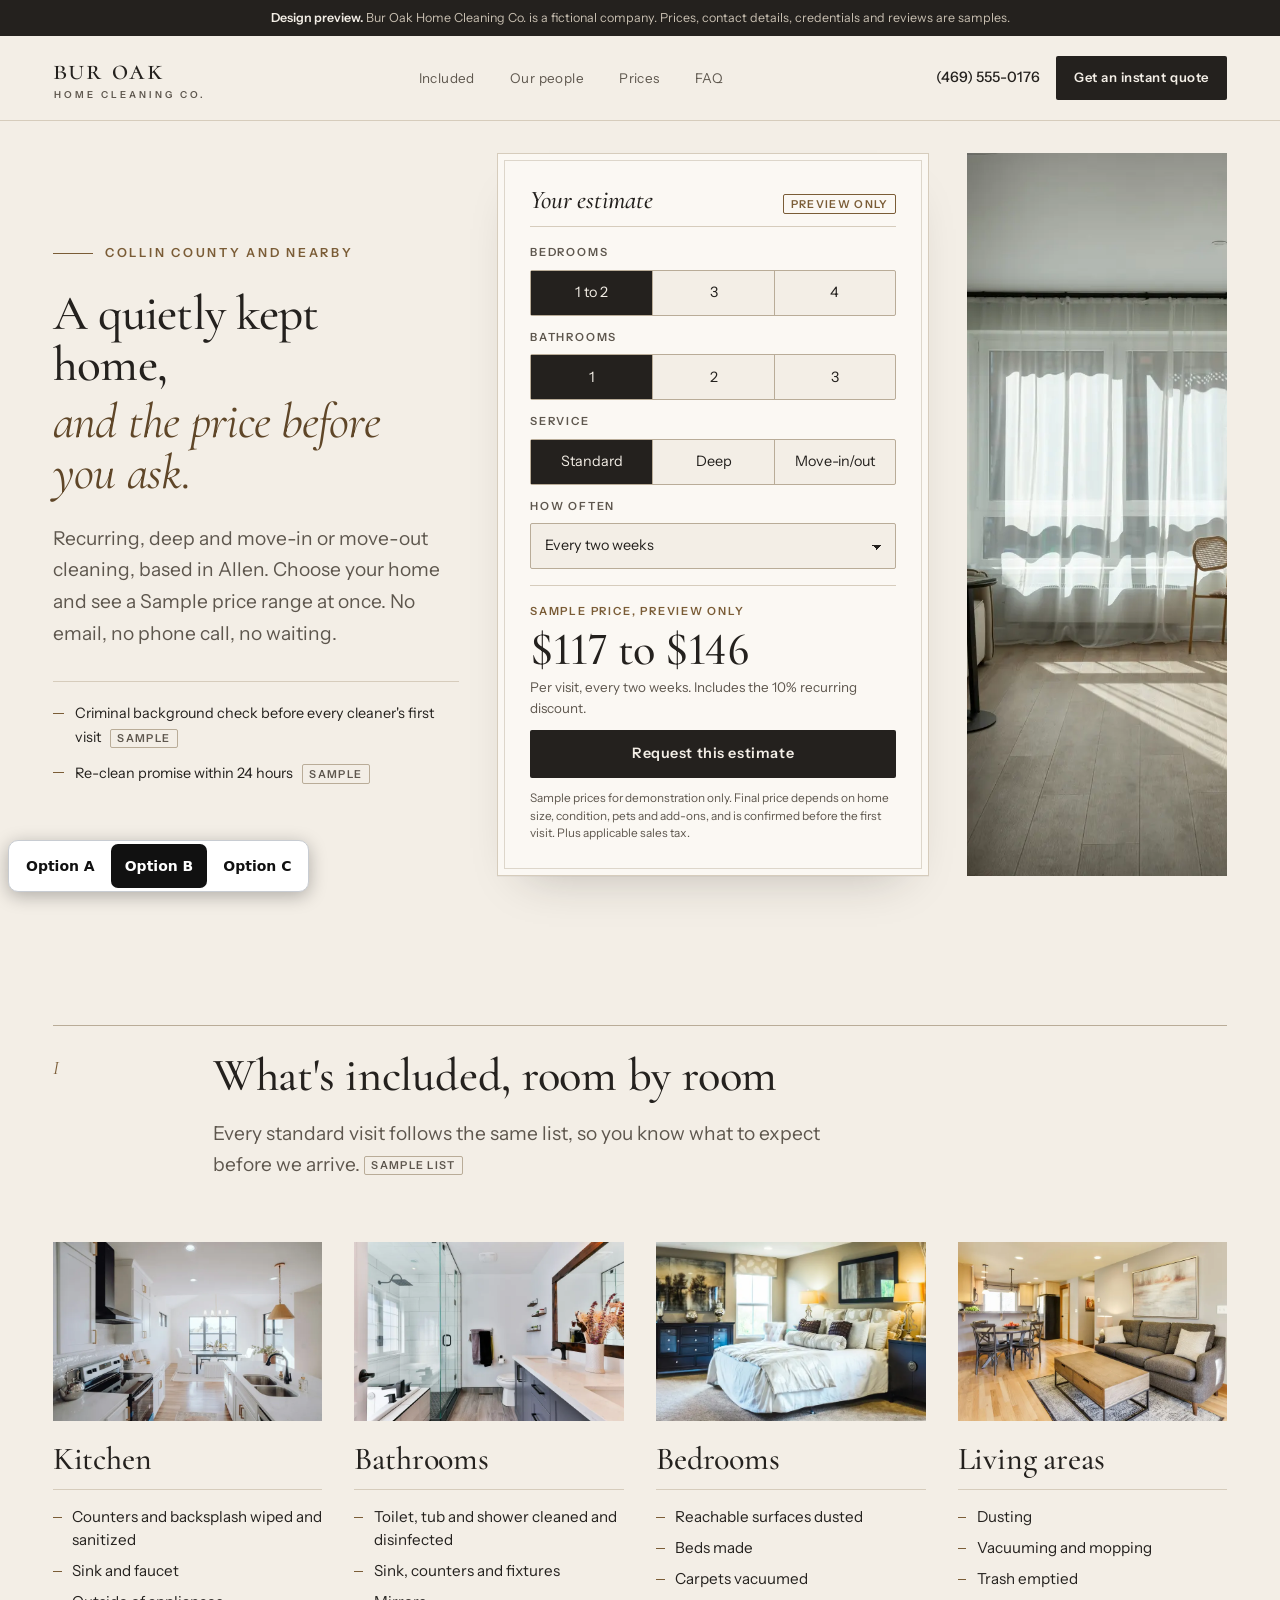
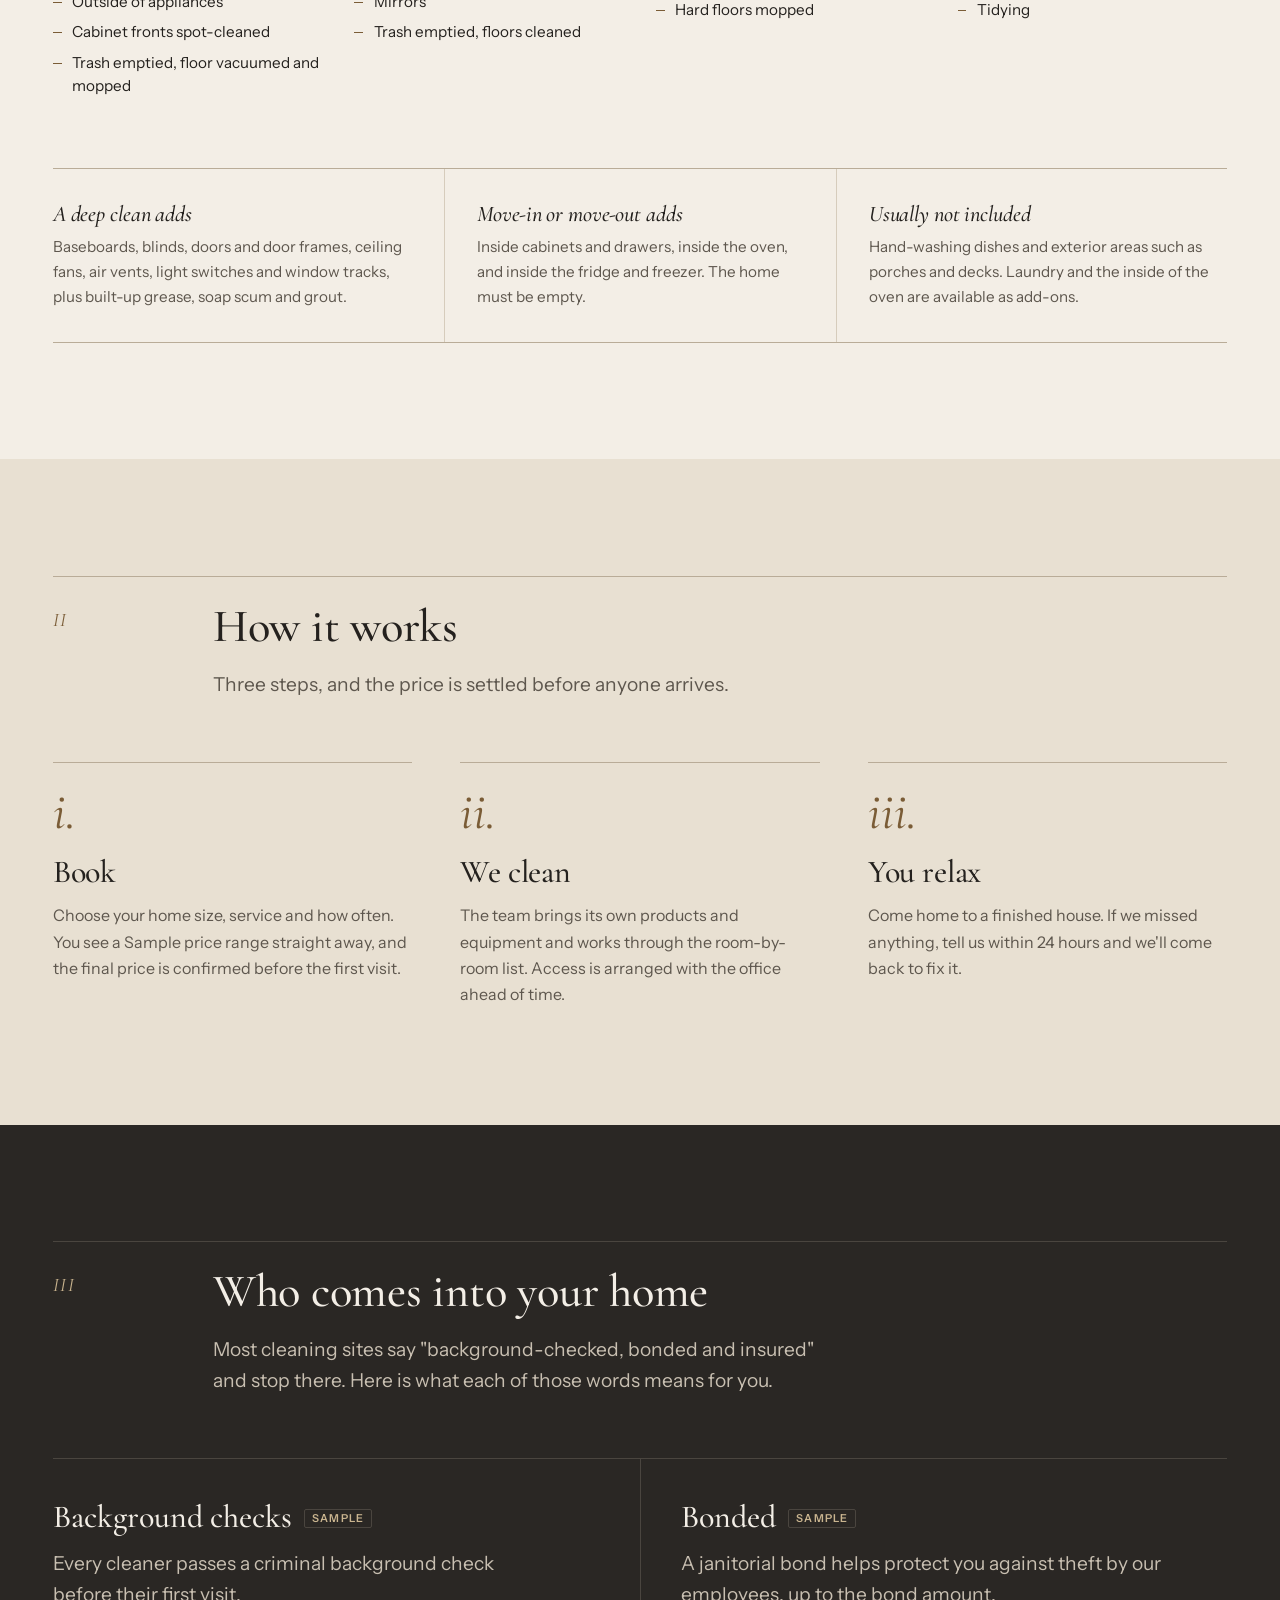
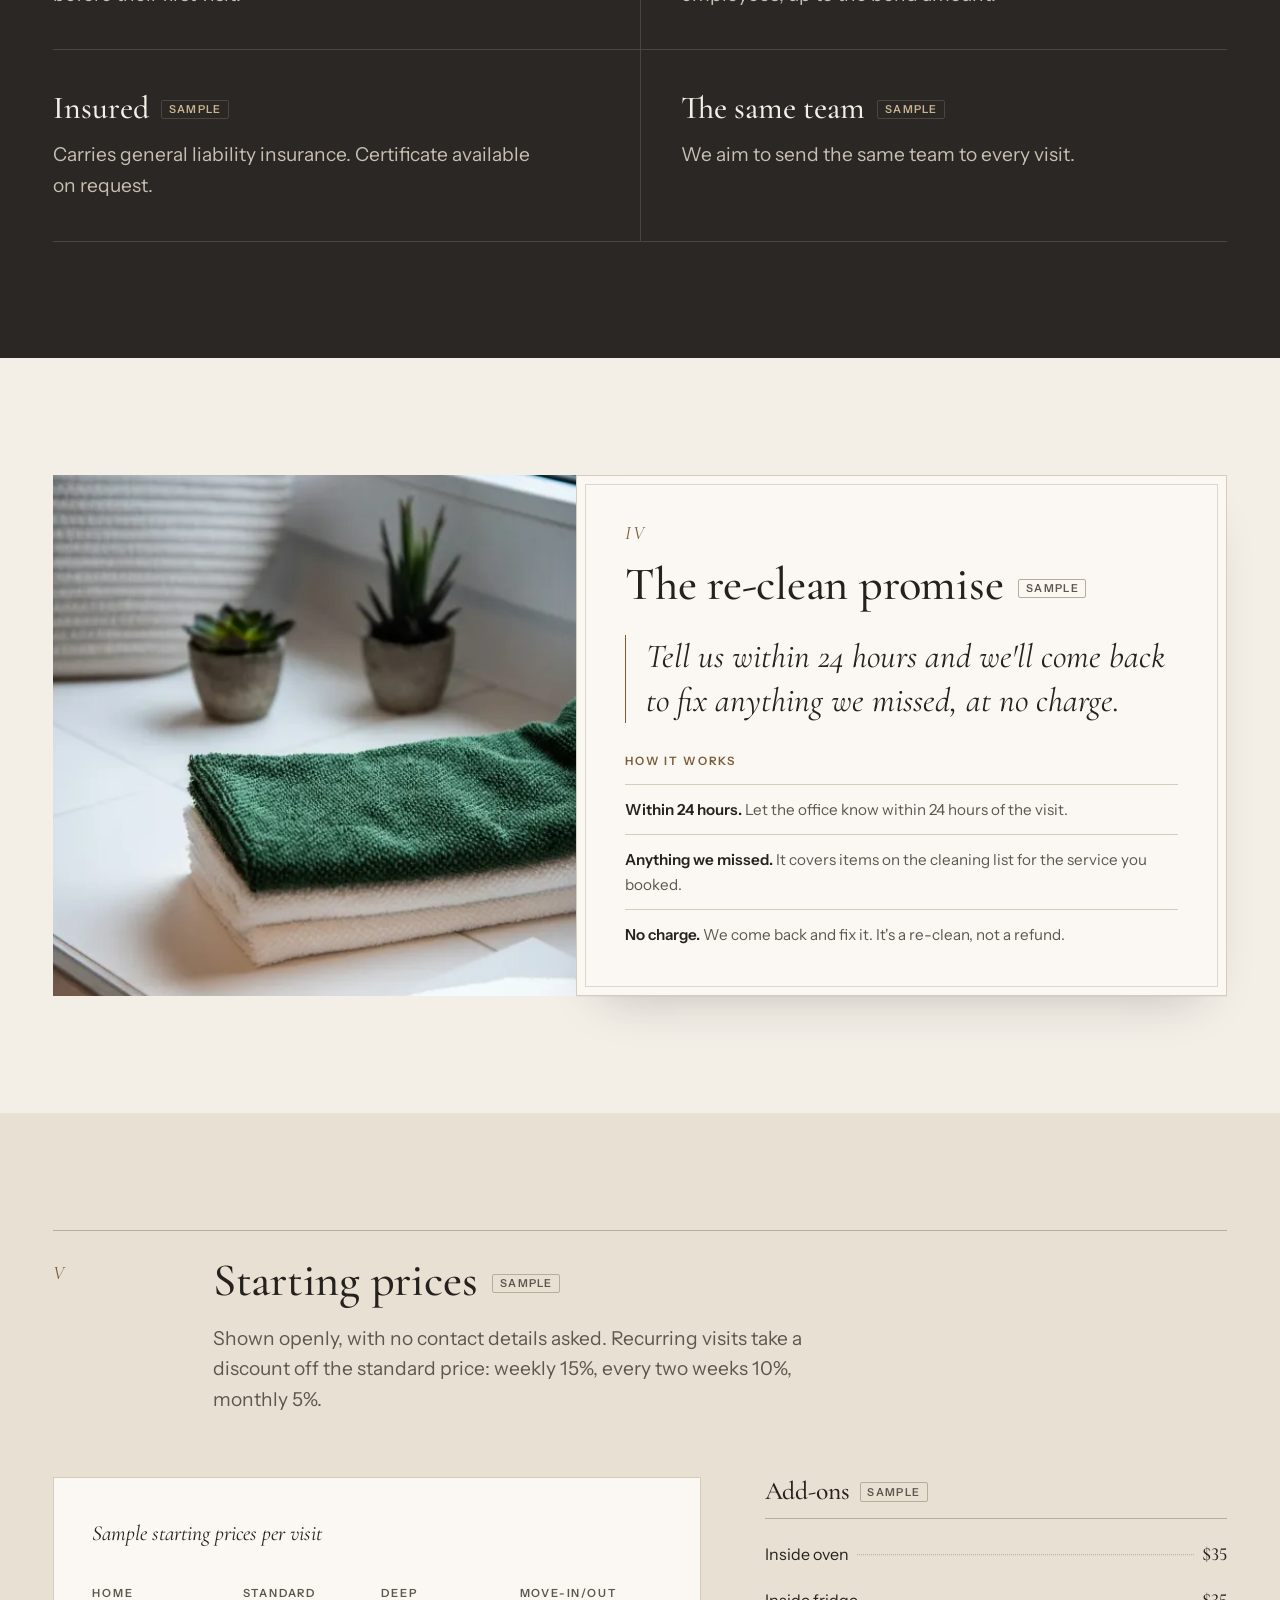
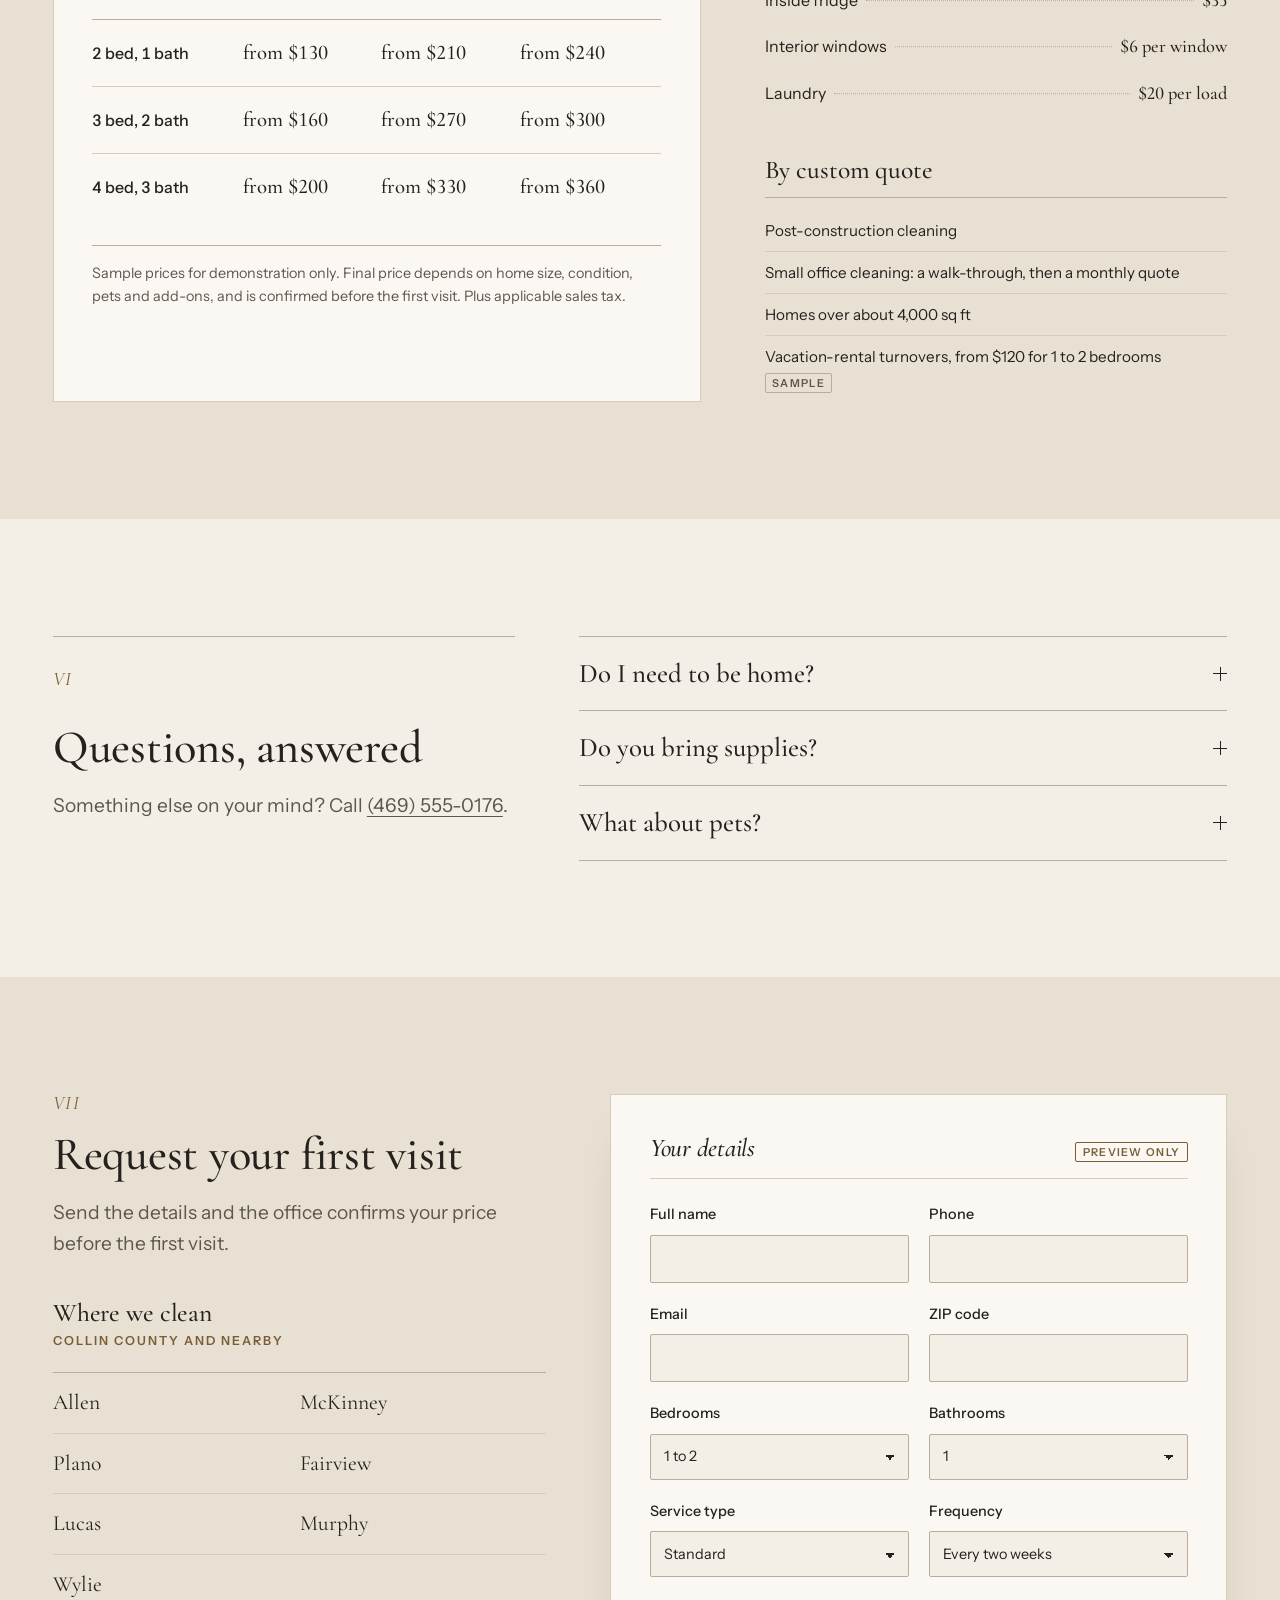
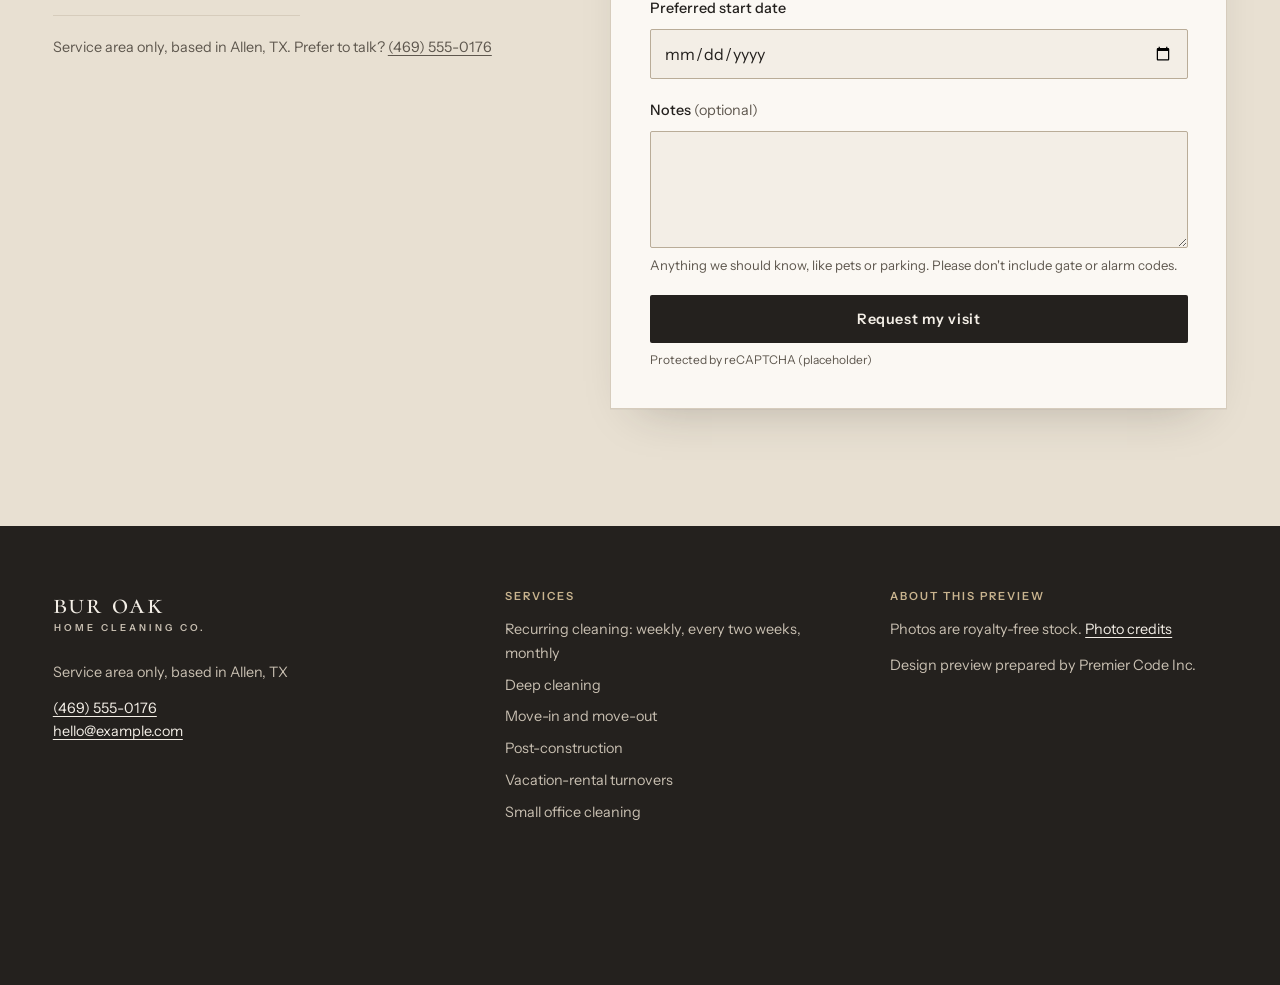
==== commit 20d30cf0: "Fix switcher padding side effects and mobile price tables on all options - Wrap each page in one con" ====
--- a/option-b/index.html
+++ b/option-b/index.html
@@ -21,6 +21,7 @@
   <script>document.documentElement.classList.add('js');</script>
 </head>
 <body>
+  <div class="page">
   <a class="skip-link" href="#main">Skip to main content</a>
 
   <div class="preview-bar" role="note">
@@ -337,9 +338,9 @@
                   </tr>
                 </thead>
                 <tbody>
-                  <tr><th scope="row">2 bed, 1 bath</th><td>from $130</td><td>from $210</td><td>from $240</td></tr>
-                  <tr><th scope="row">3 bed, 2 bath</th><td>from $160</td><td>from $270</td><td>from $300</td></tr>
-                  <tr><th scope="row">4 bed, 3 bath</th><td>from $200</td><td>from $330</td><td>from $360</td></tr>
+                  <tr><th scope="row">2 bed, 1 bath</th><td data-label="Standard">from $130</td><td data-label="Deep">from $210</td><td data-label="Move-in/out">from $240</td></tr>
+                  <tr><th scope="row">3 bed, 2 bath</th><td data-label="Standard">from $160</td><td data-label="Deep">from $270</td><td data-label="Move-in/out">from $300</td></tr>
+                  <tr><th scope="row">4 bed, 3 bath</th><td data-label="Standard">from $200</td><td data-label="Deep">from $330</td><td data-label="Move-in/out">from $360</td></tr>
                 </tbody>
               </table>
             </div>
@@ -535,6 +536,7 @@
       </div>
     </div>
   </footer>
+  </div>
 
   <script src="main.js" defer></script>
 <!-- REMOVE AT LAUNCH: option switcher -->
--- a/option-b/styles.css
+++ b/option-b/styles.css
@@ -84,6 +84,9 @@
 a:hover { color: var(--bronze-deep); }
 button, input, select, textarea { font: inherit; color: inherit; }
 main:focus { outline: none; }
+/* Wrapper: the option switcher pads the last body child, so the charcoal footer colour continues into it */
+.page { background: var(--charcoal); }
+main { display: block; background: var(--linen); }
 
 :focus-visible { outline: 2px solid var(--focus); outline-offset: 3px; border-radius: 1px; }
 .section-dark :focus-visible, .site-footer :focus-visible { outline-color: var(--brass-on-dark); }
@@ -226,7 +229,17 @@
 
 /* ---------- Hero ---------- */
 .hero { padding-block: clamp(1.75rem, 1rem + 4vw, 5rem); }
-@media (max-width: 767px) { .hero-grid { gap: var(--space-8); } .hero .eyebrow { margin-bottom: var(--space-4); } .lede { margin-top: var(--space-4); } }
+@media (max-width: 767px) {
+  .hero-grid { gap: var(--space-6); }
+  .hero .eyebrow { display: none; } /* the lede and the service-area section carry location on small screens */
+  .hero { padding-top: var(--space-5); }
+  .hero h1 { font-size: clamp(2rem, 1.2rem + 3.6vw, 2.3rem); }
+  .lede { margin-top: var(--space-3); font-size: 1rem; line-height: 1.55; }
+  .header-inner { padding-block: var(--space-3) 0; row-gap: var(--space-1); }
+  /* Price first on small screens, so the answer sits on the first screen above the controls */
+  .js .estimate-result { order: -1; margin-top: 0; padding-top: 0; border-top: 0; padding-bottom: var(--space-4); border-bottom: 1px solid var(--hairline); }
+  .estimate-head { margin-bottom: var(--space-3); }
+}
 .hero-grid {
   display: grid; gap: var(--space-10);
   grid-template-areas: "copy" "estimate" "notes" "photo";
@@ -427,6 +440,18 @@
 .menu-list li > span:last-child { font-variant-numeric: lining-nums; font-family: var(--font-serif); font-size: 1.15rem; font-weight: 500; white-space: nowrap; }
 .plain-list li { padding-block: var(--space-2); border-bottom: 1px solid var(--hairline); font-size: 0.95rem; }
 .plain-list li:last-child { border-bottom: 0; }
+@media (max-width: 599px) {
+  .rate-table { min-width: 0; }
+  .rate-table thead { position: absolute; width: 1px; height: 1px; overflow: hidden; clip: rect(0 0 0 0); }
+  .rate-table, .rate-table tbody, .rate-table tr, .rate-table th, .rate-table td { display: block; }
+  .rate-table caption { display: block; }
+  .rate-table tbody tr { padding-block: var(--space-4); border-bottom: 1px solid var(--hairline-strong); }
+  .rate-table tbody tr:last-child { border-bottom: 0; }
+  .rate-table tbody th { padding: 0 0 var(--space-2); border: 0; font-size: 1rem; font-weight: 600; }
+  .rate-table td { display: flex; justify-content: space-between; align-items: baseline; gap: var(--space-4); padding: var(--space-2) 0; border-bottom: 1px dotted var(--hairline); font-size: 1.2rem; }
+  .rate-table tbody tr > td:last-child { border-bottom: 0; }
+  .rate-table td::before { content: attr(data-label); font-family: var(--font-sans); font-size: 0.85rem; font-weight: 400; color: var(--ink-muted); }
+}
 @media (min-width: 1024px) { .prices-grid { grid-template-columns: 1.4fr 1fr; gap: var(--space-16); } }
 
 /* ---------- FAQ ---------- */
@@ -491,7 +516,7 @@
 }
 
 /* ---------- Footer ---------- */
-.site-footer { background: var(--charcoal); color: var(--on-dark-muted); padding: var(--space-16) 0 7rem; font-size: var(--text-sm); }
+.site-footer { background: var(--charcoal); color: var(--on-dark-muted); padding: var(--space-16) 0 var(--space-12); font-size: var(--text-sm); }
 .site-footer a { color: var(--on-dark); }
 .site-footer a:hover { color: var(--brass-on-dark); }
 .footer-grid { display: grid; gap: var(--space-10); }
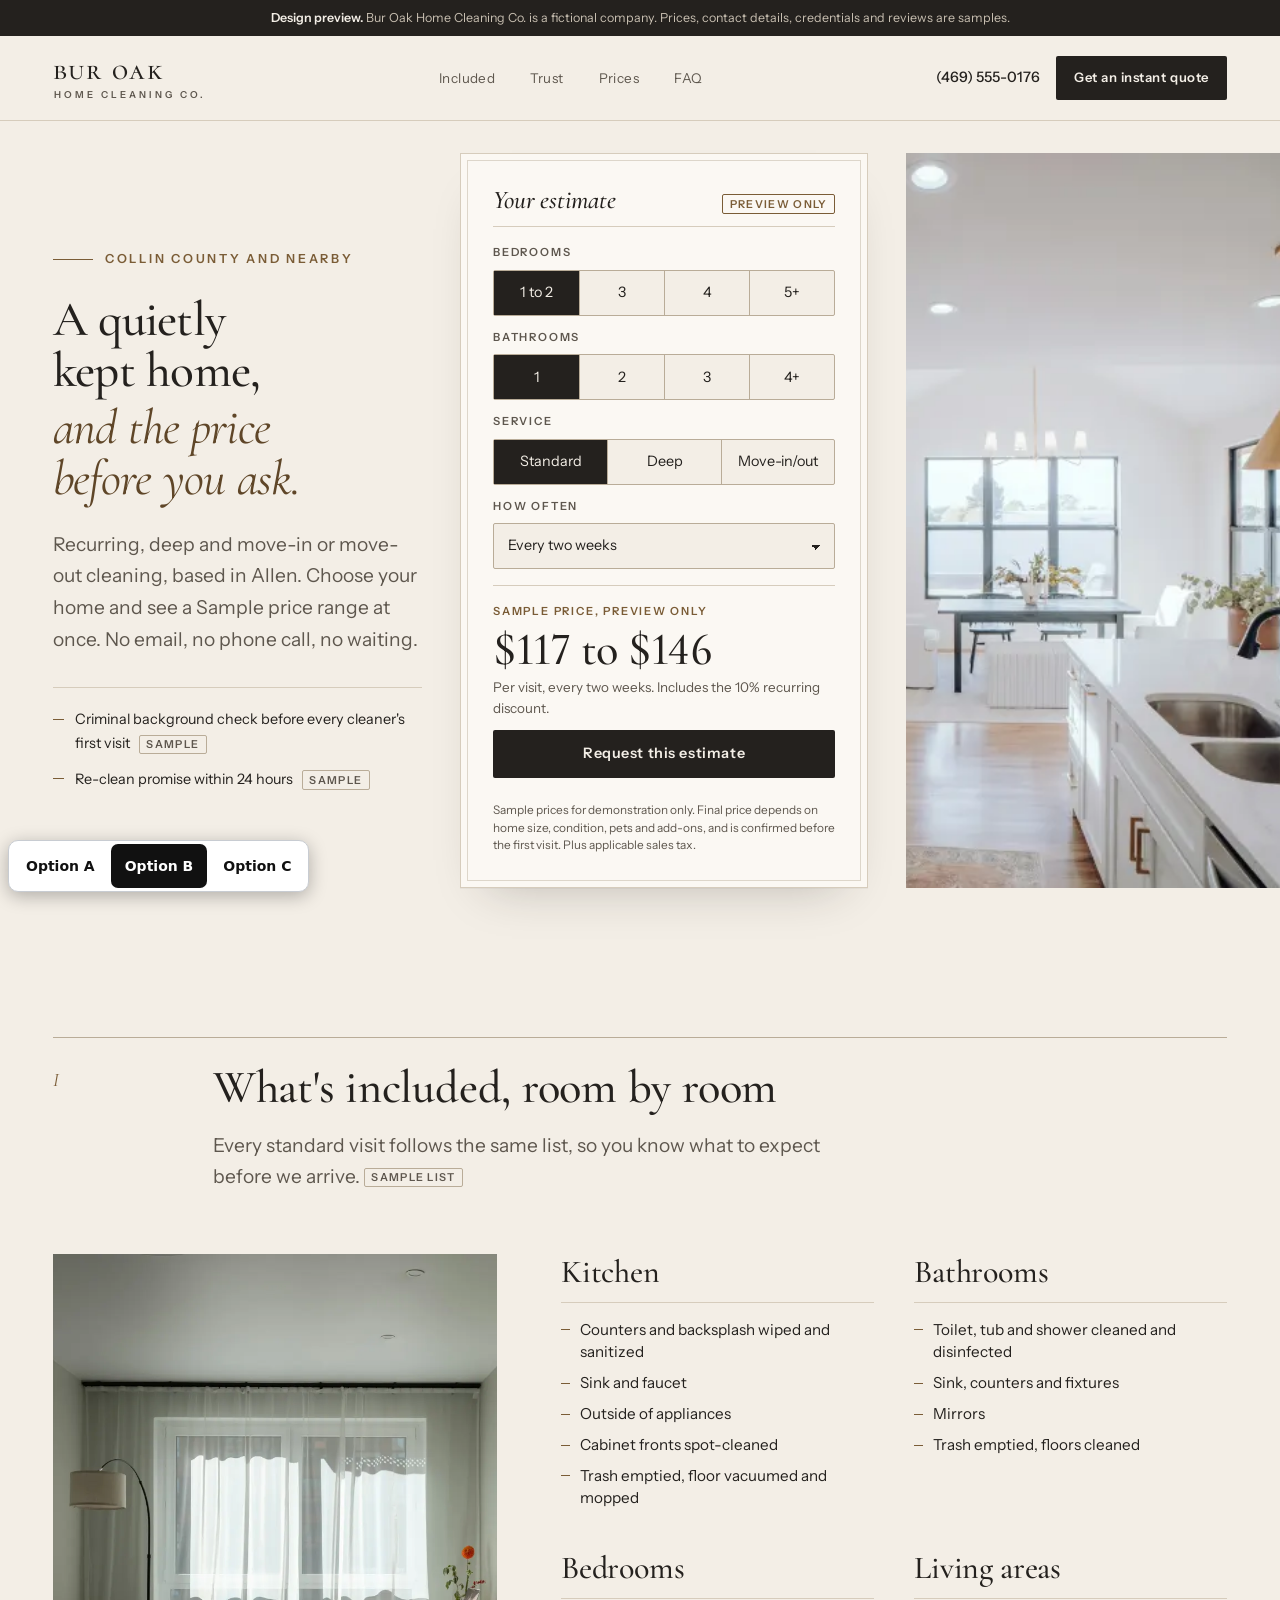
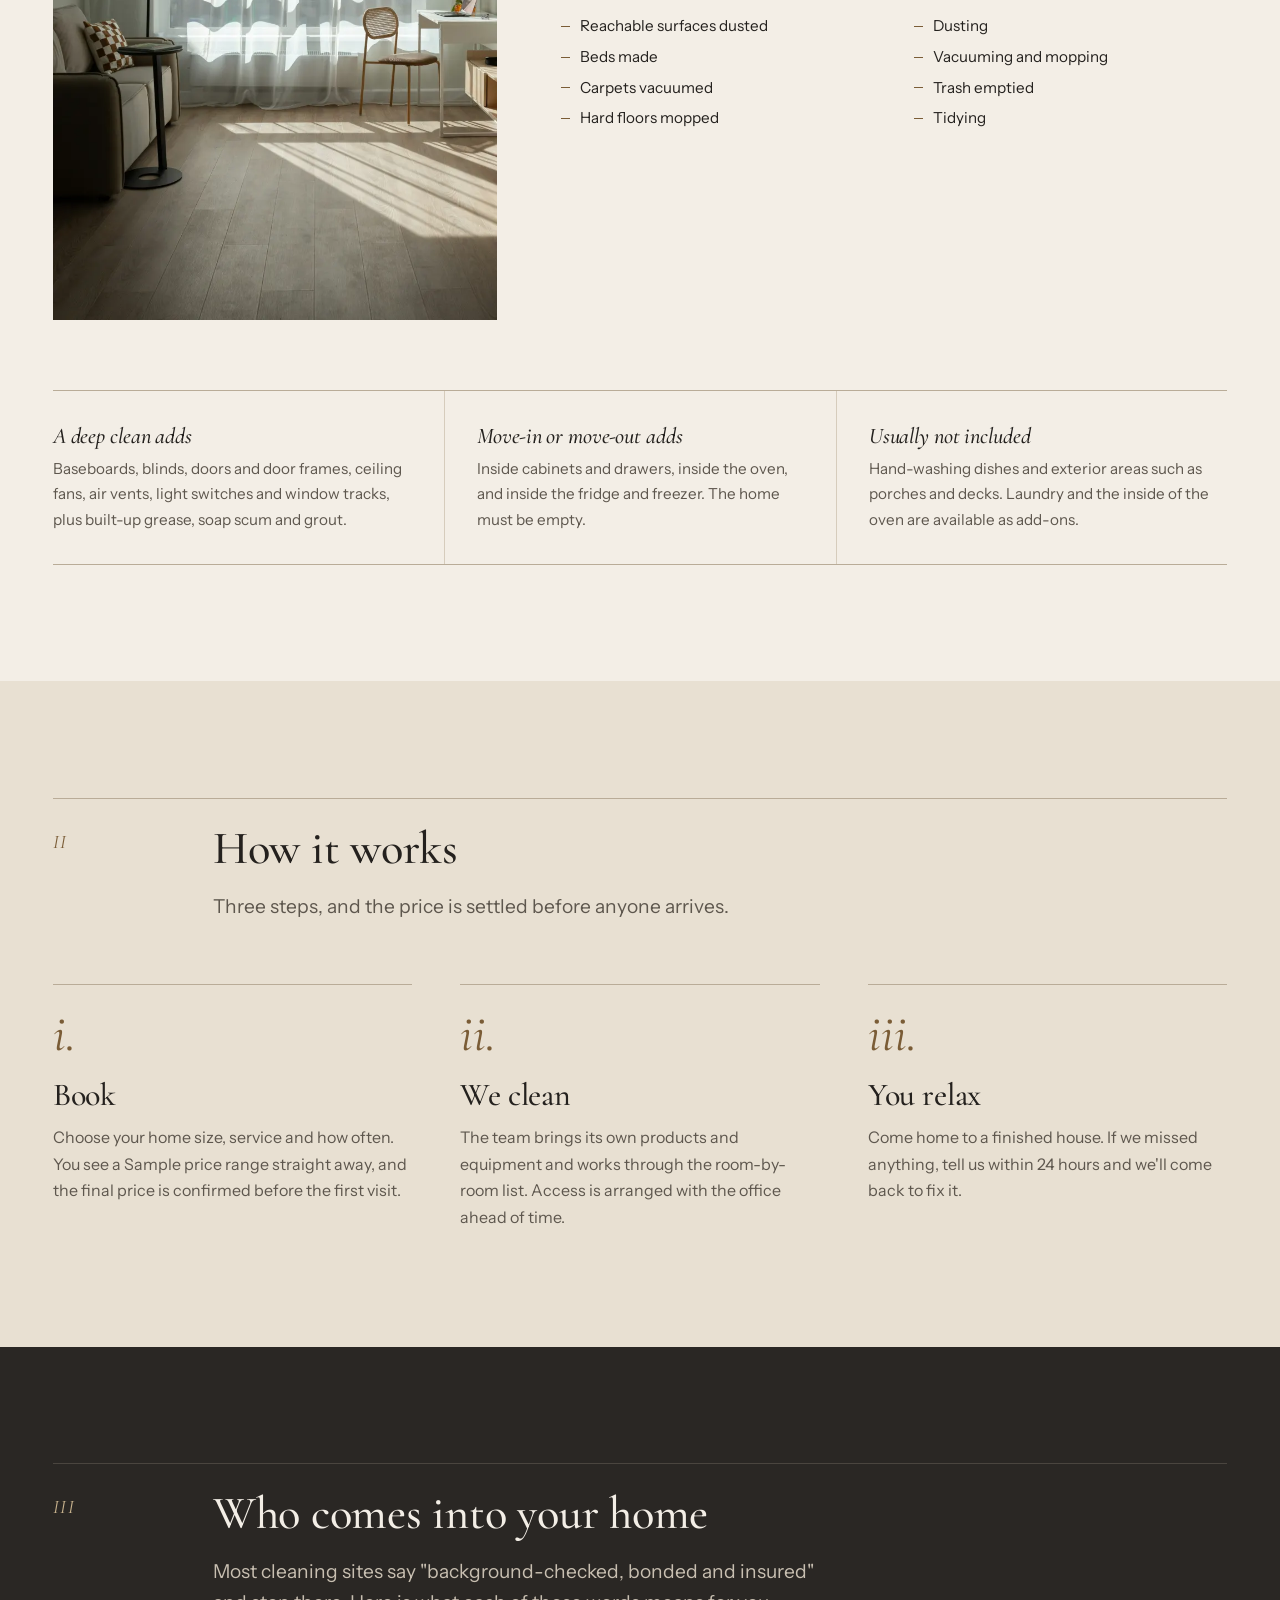
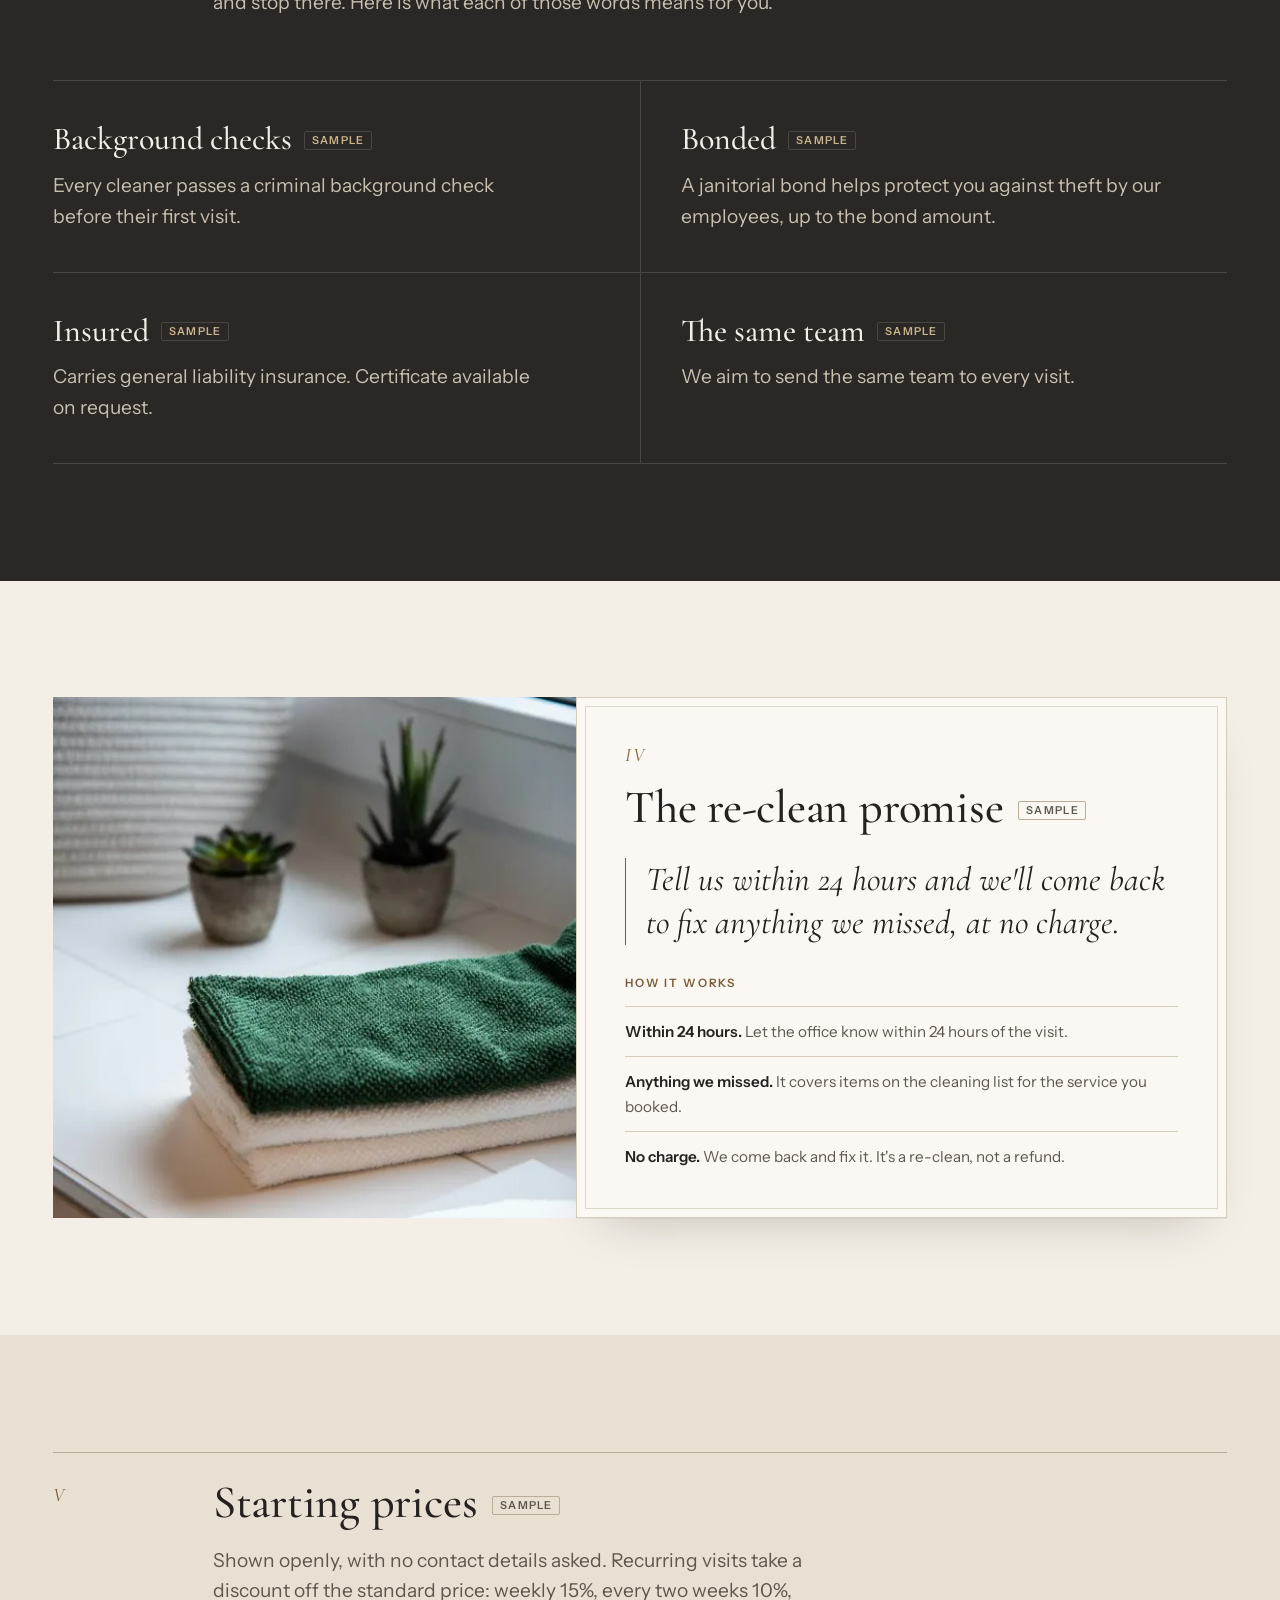
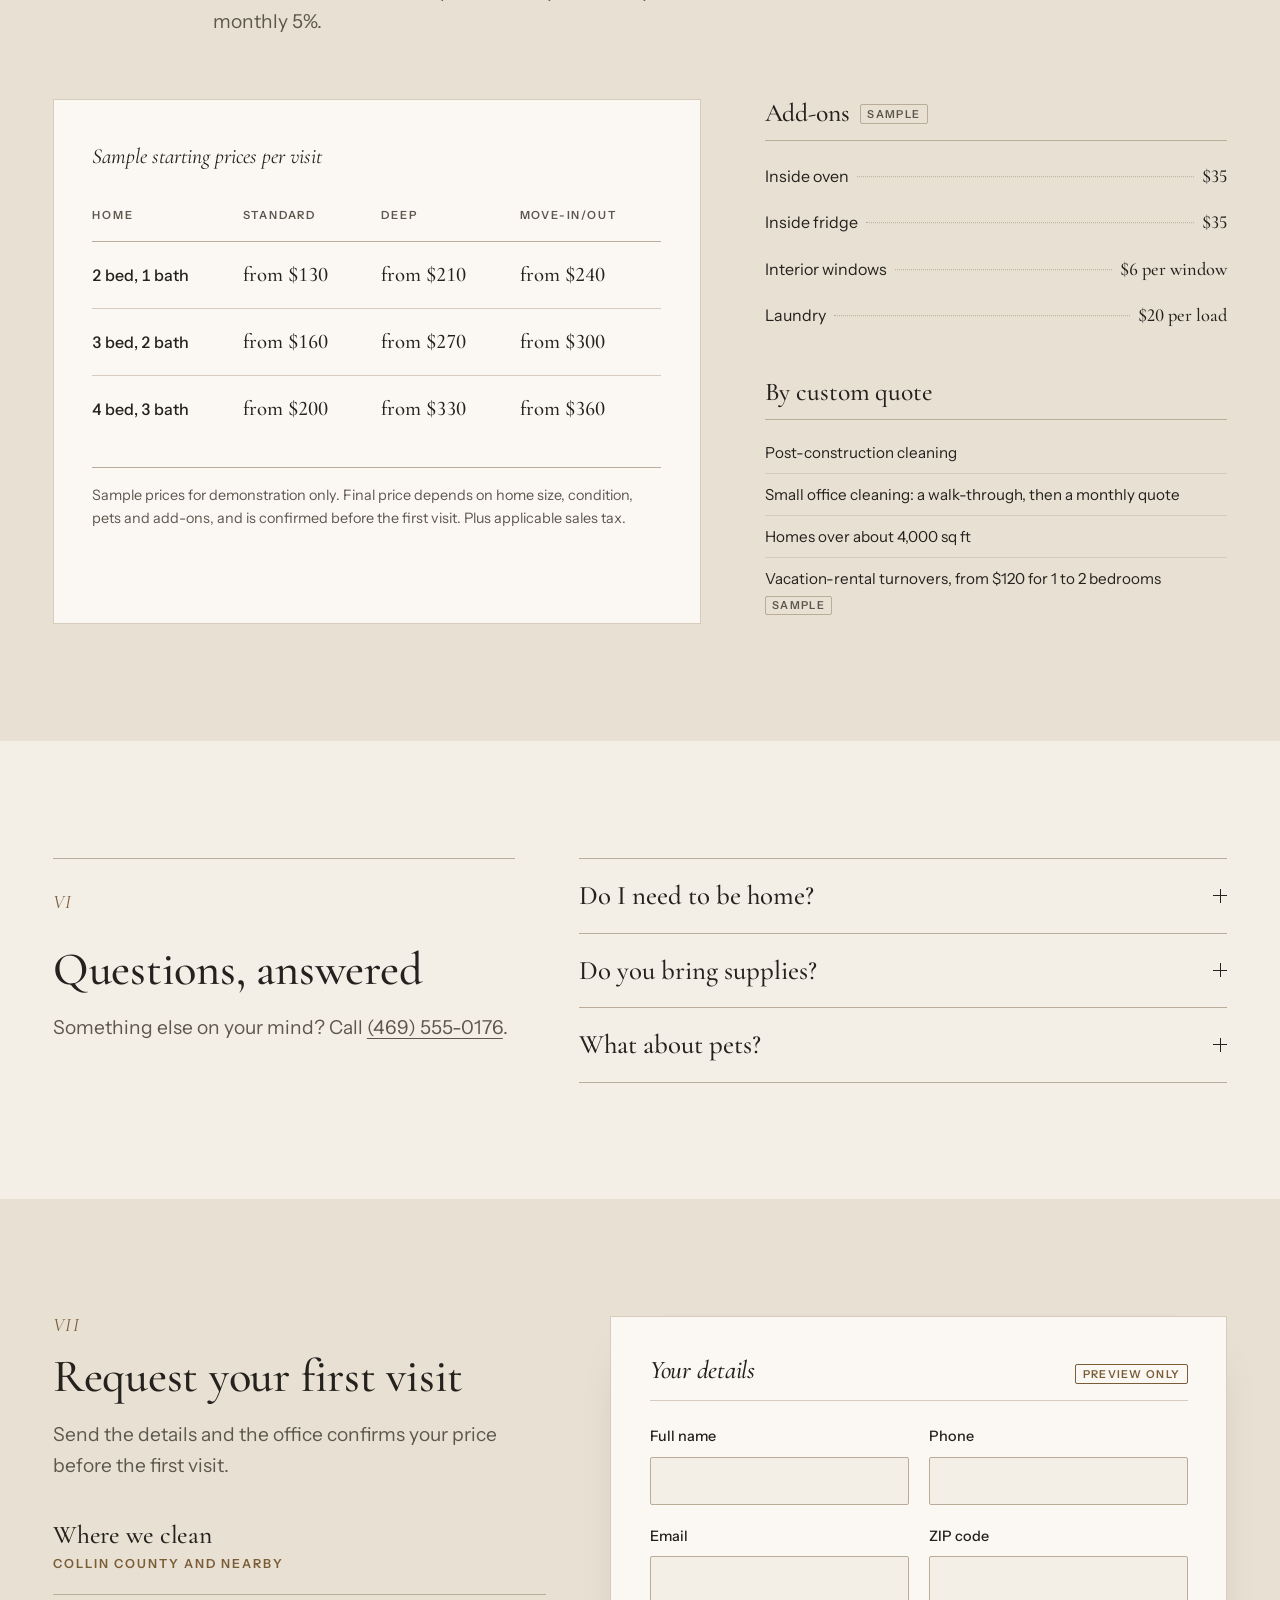
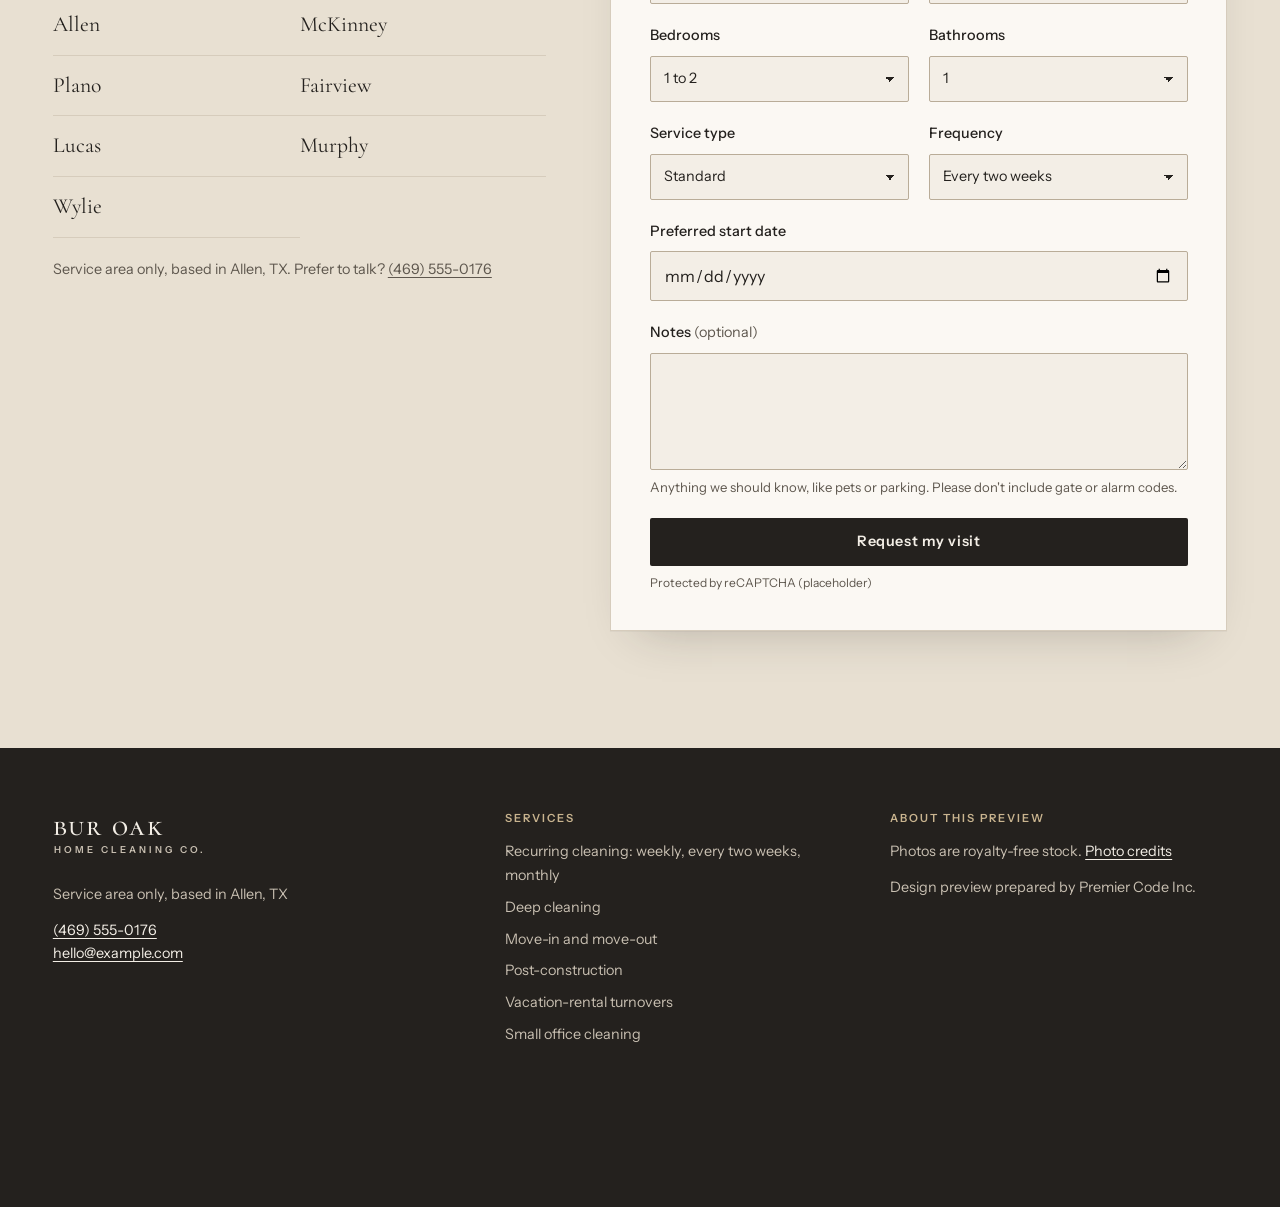
==== commit f3197da6: "Apply design review round 1 fixes across all options and credits - Option A: wider hero photo, price" ====
--- a/option-b/index.html
+++ b/option-b/index.html
@@ -16,7 +16,7 @@
   <link rel="preconnect" href="https://fonts.googleapis.com">
   <link rel="preconnect" href="https://fonts.gstatic.com" crossorigin>
   <link rel="stylesheet" href="https://fonts.googleapis.com/css2?family=Cormorant+Garamond:ital,wght@0,400;0,500;0,600;1,400;1,500&family=Instrument+Sans:wght@400;500;600&display=swap">
-  <link rel="preload" as="image" href="../assets/img/window-sheer-curtains-sunlight-01-800.webp" imagesrcset="../assets/img/window-sheer-curtains-sunlight-01-800.webp 800w, ../assets/img/window-sheer-curtains-sunlight-01-1600.webp 1600w" imagesizes="(min-width: 1024px) 42vw, 100vw">
+  <link rel="preload" as="image" href="../assets/img/kitchen-sink-window-07-1600.webp" imagesrcset="../assets/img/kitchen-sink-window-07-800.webp 800w, ../assets/img/kitchen-sink-window-07-1600.webp 1600w, ../assets/img/kitchen-sink-window-07-2400.webp 2400w" imagesizes="(min-width: 1200px) 40vw, 100vw">
   <link rel="stylesheet" href="styles.css">
   <script>document.documentElement.classList.add('js');</script>
 </head>
@@ -37,11 +37,12 @@
       <nav class="site-nav" aria-label="Main">
         <ul>
           <li><a href="#included">Included</a></li>
-          <li><a href="#trust">Our people</a></li>
+          <li><a href="#trust">Trust</a></li>
           <li><a href="#prices">Prices</a></li>
           <li><a href="#faq">FAQ</a></li>
         </ul>
       </nav>
+      <a class="header-call" href="tel:+14695550176" aria-label="Call (469) 555-0176">Call</a>
       <div class="header-actions">
         <!-- PLACEHOLDER: real business phone number -->
         <a class="header-phone" href="tel:+14695550176"><span class="visually-hidden">Call </span>(469) 555-0176</a>
@@ -62,16 +63,16 @@
         </div>
 
         <ul class="hero-notes" aria-label="At a glance">
-          <li>Criminal background check before every cleaner's first visit <span class="tag">Sample</span></li>
+          <li>Criminal background check before every cleaner's <span class="nowrap">first visit <span class="tag">Sample</span></span></li>
           <li>Re-clean promise within 24 hours <span class="tag">Sample</span></li>
         </ul>
 
         <figure class="hero-photo">
-          <img src="../assets/img/window-sheer-curtains-sunlight-01-800.webp"
-               srcset="../assets/img/window-sheer-curtains-sunlight-01-800.webp 800w, ../assets/img/window-sheer-curtains-sunlight-01-1600.webp 1600w"
-               sizes="(min-width: 1024px) 42vw, 100vw"
-               width="800" height="1200"
-               alt="Sunlight pouring through sheer white curtains into a calm, tidy room"
+          <img src="../assets/img/kitchen-sink-window-07-1600.webp"
+               srcset="../assets/img/kitchen-sink-window-07-800.webp 800w, ../assets/img/kitchen-sink-window-07-1600.webp 1600w, ../assets/img/kitchen-sink-window-07-2400.webp 2400w"
+               sizes="(min-width: 1200px) 40vw, 100vw"
+               width="1600" height="1067"
+               alt="White kitchen with gold cabinet pulls, an island sink and a sunny dining area beyond"
                fetchpriority="high">
         </figure>
 
@@ -85,6 +86,7 @@
           <div class="estimate-static">
             <p class="estimate-price-static">from $130 <span class="tag">Sample</span></p>
             <p class="estimate-small">Standard clean, 2 bedrooms and 1 bathroom. <a href="#prices">See every Sample price</a>.</p>
+            <p class="estimate-disclaimer">Sample prices for demonstration only. Final price depends on home size, condition, pets and add-ons, and is confirmed before the first visit. Plus applicable sales tax.</p>
           </div>
 
           <form class="estimate-form" id="estimate-form" aria-describedby="estimate-disclaimer">
@@ -94,6 +96,7 @@
                 <input type="radio" name="est-beds" id="eb2" value="2" checked><label for="eb2">1 to 2</label>
                 <input type="radio" name="est-beds" id="eb3" value="3"><label for="eb3">3</label>
                 <input type="radio" name="est-beds" id="eb4" value="4"><label for="eb4">4</label>
+                <input type="radio" name="est-beds" id="eb5" value="5"><label for="eb5">5+</label>
               </div>
             </fieldset>
             <fieldset class="seg">
@@ -102,6 +105,7 @@
                 <input type="radio" name="est-baths" id="ea1" value="1" checked><label for="ea1">1</label>
                 <input type="radio" name="est-baths" id="ea2" value="2"><label for="ea2">2</label>
                 <input type="radio" name="est-baths" id="ea3" value="3"><label for="ea3">3</label>
+                <input type="radio" name="est-baths" id="ea4" value="4"><label for="ea4">4+</label>
               </div>
             </fieldset>
             <fieldset class="seg">
@@ -131,9 +135,9 @@
             </div>
 
             <a class="btn btn-primary btn-block" href="#book" id="est-cta">Request this estimate</a>
+            <p class="estimate-disclaimer" id="estimate-disclaimer">Sample prices for demonstration only. Final price depends on home size, condition, pets and add-ons, and is confirmed before the first visit. Plus applicable sales tax.</p>
           </form>
 
-          <p class="estimate-disclaimer" id="estimate-disclaimer">Sample prices for demonstration only. Final price depends on home size, condition, pets and add-ons, and is confirmed before the first visit. Plus applicable sales tax.</p>
         </section>
       </div>
     </section>
@@ -149,13 +153,16 @@
           </div>
         </header>
 
+        <div class="rooms-layout">
+          <figure class="rooms-photo reveal">
+            <img src="../assets/img/window-sheer-curtains-sunlight-01-800.webp"
+                 srcset="../assets/img/window-sheer-curtains-sunlight-01-800.webp 800w, ../assets/img/window-sheer-curtains-sunlight-01-1600.webp 1600w"
+                 sizes="(min-width: 1024px) 34vw, 100vw"
+                 width="800" height="1200" loading="lazy"
+                 alt="Sunlight pouring through sheer white curtains into a calm, tidy room">
+          </figure>
         <div class="rooms">
           <article class="room reveal">
-            <img src="../assets/img/kitchen-sink-window-07-800.webp"
-                 srcset="../assets/img/kitchen-sink-window-07-800.webp 800w, ../assets/img/kitchen-sink-window-07-1600.webp 1600w"
-                 sizes="(min-width: 1440px) 340px, (min-width: 720px) 45vw, 100vw"
-                 width="800" height="534" loading="lazy"
-                 alt="White kitchen with gold cabinet pulls, an island sink and a sunny dining area beyond">
             <h3>Kitchen</h3>
             <ul>
               <li>Counters and backsplash wiped and sanitized</li>
@@ -166,11 +173,6 @@
             </ul>
           </article>
           <article class="room reveal">
-            <img src="../assets/img/bathroom-shower-vanity-01-800.webp"
-                 srcset="../assets/img/bathroom-shower-vanity-01-800.webp 800w, ../assets/img/bathroom-shower-vanity-01-1600.webp 1600w"
-                 sizes="(min-width: 1440px) 340px, (min-width: 720px) 45vw, 100vw"
-                 width="800" height="534" loading="lazy"
-                 alt="Modern bathroom with a glass shower, soaking tub and double vanity">
             <h3>Bathrooms</h3>
             <ul>
               <li>Toilet, tub and shower cleaned and disinfected</li>
@@ -180,11 +182,6 @@
             </ul>
           </article>
           <article class="room reveal">
-            <img src="../assets/img/bedroom-white-comforter-01-800.webp"
-                 srcset="../assets/img/bedroom-white-comforter-01-800.webp 800w, ../assets/img/bedroom-white-comforter-01-1600.webp 1600w"
-                 sizes="(min-width: 1440px) 340px, (min-width: 720px) 45vw, 100vw"
-                 width="800" height="467" loading="lazy"
-                 alt="Neatly made bed with white bedding, lamps on both sides and a dark wood dresser">
             <h3>Bedrooms</h3>
             <ul>
               <li>Reachable surfaces dusted</li>
@@ -194,11 +191,6 @@
             </ul>
           </article>
           <article class="room reveal">
-            <img src="../assets/img/living-room-gray-sofa-03-800.webp"
-                 srcset="../assets/img/living-room-gray-sofa-03-800.webp 800w, ../assets/img/living-room-gray-sofa-03-1600.webp 1600w"
-                 sizes="(min-width: 1440px) 340px, (min-width: 720px) 45vw, 100vw"
-                 width="800" height="534" loading="lazy"
-                 alt="Tidy living room with a gray sofa and wood coffee table, open to the dining area and kitchen">
             <h3>Living areas</h3>
             <ul>
               <li>Dusting</li>
@@ -207,6 +199,7 @@
               <li>Tidying</li>
             </ul>
           </article>
+        </div>
         </div>
 
         <div class="extras reveal">
--- a/option-b/styles.css
+++ b/option-b/styles.css
@@ -60,8 +60,9 @@
 }
 
 /* Large monitors: scale the whole system gently */
-@media (min-width: 2200px) { html { font-size: 112.5%; } }
-@media (min-width: 2800px) { html { font-size: 125%; } }
+@media (min-width: 2000px) { html { font-size: 112.5%; } }
+@media (min-width: 2400px) { html { font-size: 125%; } }
+@media (min-width: 2800px) { html { font-size: 140%; } }
 
 /* ---------- Reset / base ---------- */
 *, *::before, *::after { box-sizing: border-box; }
@@ -194,6 +195,23 @@
   .site-nav ul { justify-content: center; gap: var(--space-4); padding: 0; }
 }
 
+.header-call {
+  grid-column: 2; grid-row: 2; justify-self: end; align-self: center;
+  display: inline-flex; align-items: center; justify-content: center; min-height: 44px; min-width: 64px; padding: 0 1rem;
+  border: 1px solid var(--charcoal); border-radius: var(--radius); font-size: 0.84rem; font-weight: 600; letter-spacing: 0.04em; text-decoration: none;
+}
+.header-call:hover { background: var(--charcoal); color: var(--on-dark); }
+@media (max-width: 639px) {
+  .site-nav { grid-column: 1 / 2; margin-right: 0; }
+  .site-nav ul { gap: 0; padding-inline: calc(var(--gutter) - 0.45rem) 0; }
+  .site-nav a { padding-inline: 0.45rem; font-size: 0.82rem; letter-spacing: 0.01em; }
+}
+@media (max-width: 419px) {
+  .site-nav li:first-child { display: none; } /* "Included" is the next section down; keeps Trust, Prices, FAQ and Call on one row */
+  .header-inner { grid-template-columns: 1fr auto; }
+}
+@media (min-width: 640px) { .header-call { display: none; } }
+
 /* ---------- Eyebrows, sections ---------- */
 .eyebrow {
   font-size: var(--text-xs); font-weight: 600; letter-spacing: 0.22em; text-transform: uppercase;
@@ -237,7 +255,8 @@
   .lede { margin-top: var(--space-3); font-size: 1rem; line-height: 1.55; }
   .header-inner { padding-block: var(--space-3) 0; row-gap: var(--space-1); }
   /* Price first on small screens, so the answer sits on the first screen above the controls */
-  .js .estimate-result { order: -1; margin-top: 0; padding-top: 0; border-top: 0; padding-bottom: var(--space-4); border-bottom: 1px solid var(--hairline); }
+  .js .estimate-disclaimer { order: -1; margin-top: 0; padding-bottom: var(--space-4); }
+  .js .estimate-result { order: -2; margin-top: 0; padding-top: 0; border-top: 0; padding-bottom: var(--space-4); border-bottom: 1px solid var(--hairline); }
   .estimate-head { margin-bottom: var(--space-3); }
 }
 .hero-grid {
@@ -249,7 +268,9 @@
 .hero-photo { grid-area: photo; }
 .estimate { grid-area: estimate; }
 
-.hero h1 { font-size: var(--display-lg); font-weight: 500; line-height: 1.04; letter-spacing: -0.015em; max-width: 14ch; }
+.hero h1 { font-size: var(--display-lg); font-weight: 500; line-height: 1.04; letter-spacing: -0.015em; max-width: 17ch; text-wrap: balance; }
+.hero h1 em { text-wrap: balance; }
+.nowrap { white-space: nowrap; }
 .hero h1 em { display: block; font-style: italic; font-weight: 400; color: var(--bronze-deep); margin-top: 0.12em; }
 .lede { margin-top: var(--space-6); font-size: var(--text-lg); line-height: 1.65; color: var(--ink-muted); max-width: 34rem; }
 .hero-notes { margin-top: var(--space-2); display: grid; gap: var(--space-3); border-top: 1px solid var(--hairline); padding-top: var(--space-5); max-width: 34rem; }
@@ -258,18 +279,18 @@
 .hero-notes .tag { margin-left: 0.35rem; }
 
 .hero-photo { position: relative; overflow: hidden; background: var(--linen-deep); aspect-ratio: 4 / 3; }
-.hero-photo img { width: 100%; height: 100%; object-fit: cover; object-position: 50% 55%; }
+.hero-photo img { width: 100%; height: 100%; object-fit: cover; object-position: 72% 50%; }
 
 @media (min-width: 768px) and (max-width: 1199px) {
   .hero-grid { grid-template-columns: 1.1fr 1fr; grid-template-areas: "copy estimate" "notes estimate" "photo photo"; align-items: start; }
   .hero-photo { aspect-ratio: 21 / 8; }
-  .hero-photo img { object-position: 50% 62%; }
+  .hero-photo img { object-position: 60% 70%; }
 }
 @media (min-width: 1200px) {
   .hero { padding-block: 0; }
   .hero-grid {
     min-height: min(calc(100svh - 7.5rem), 1000px);
-    grid-template-columns: minmax(0, 1.25fr) minmax(0, 27rem) minmax(0, 0.8fr);
+    grid-template-columns: minmax(0, 1.15fr) minmax(0, 25.5rem) minmax(0, 1fr);
     grid-template-rows: 1fr auto auto 1fr;
     grid-template-areas: ". estimate photo" "copy estimate photo" "notes estimate photo" ". estimate photo";
     gap: 0 clamp(2rem, 3vw, 4rem);
@@ -279,7 +300,12 @@
   .hero h1 { font-size: clamp(2.7rem, 1rem + 2.6vw, 4.2rem); }
   .hero-notes { margin-top: var(--space-8); align-self: start; }
   .estimate { align-self: center; }
-  .hero-photo { aspect-ratio: auto; align-self: stretch; min-height: 34rem; }
+  /* Photo bleeds to the right edge of the viewport for a wider, calmer image */
+  .hero-photo {
+    aspect-ratio: auto; align-self: stretch; min-height: 34rem;
+    margin-right: calc(-1 * (max(0px, (100vw - var(--container)) / 2) + var(--gutter)));
+  }
+  .hero-photo img { object-position: 74% 50%; }
 }
 
 /* ---------- Estimate card ---------- */
@@ -348,15 +374,23 @@
 .estimate-disclaimer { margin-top: var(--space-3); font-size: 0.74rem; line-height: 1.5; color: var(--ink-muted); }
 
 /* ---------- Rooms ---------- */
-.rooms { display: grid; gap: var(--space-12) var(--space-8); }
+.rooms-layout { display: grid; gap: var(--space-10); }
+.rooms-photo { overflow: hidden; background: var(--linen-deep); aspect-ratio: 4 / 3; }
+.rooms-photo img { width: 100%; height: 100%; object-fit: cover; object-position: 50% 78%; }
+@media (min-width: 1024px) {
+  .rooms-layout { grid-template-columns: minmax(0, 0.8fr) minmax(0, 1.2fr); gap: var(--space-16); align-items: stretch; }
+  .rooms-photo { aspect-ratio: auto; min-height: 30rem; }
+  .rooms-photo img { object-position: 50% 70%; }
+}
+.rooms { display: grid; gap: var(--space-10) var(--space-10); align-content: start; }
 .room img { width: 100%; aspect-ratio: 3 / 2; object-fit: cover; background: var(--linen-deep); }
-.room h3 { font-size: var(--display-sm); margin-top: var(--space-5); padding-bottom: var(--space-3); border-bottom: 1px solid var(--hairline); }
+.room h3 { font-size: var(--display-sm); padding-bottom: var(--space-3); border-bottom: 1px solid var(--hairline); }
 .room ul { margin-top: var(--space-4); display: grid; gap: var(--space-2); }
 .room li { font-size: 0.95rem; color: var(--charcoal); padding-left: 1.2rem; position: relative; line-height: 1.5; }
 .room li::before { content: ""; position: absolute; left: 0; top: 0.72em; width: 0.55rem; height: 1px; background: var(--bronze); }
 
 @media (min-width: 720px) { .rooms { grid-template-columns: repeat(2, 1fr); } }
-@media (min-width: 1200px) { .rooms { grid-template-columns: repeat(4, 1fr); } }
+
 
 .extras {
   margin-top: clamp(3rem, 2rem + 3vw, 5rem);
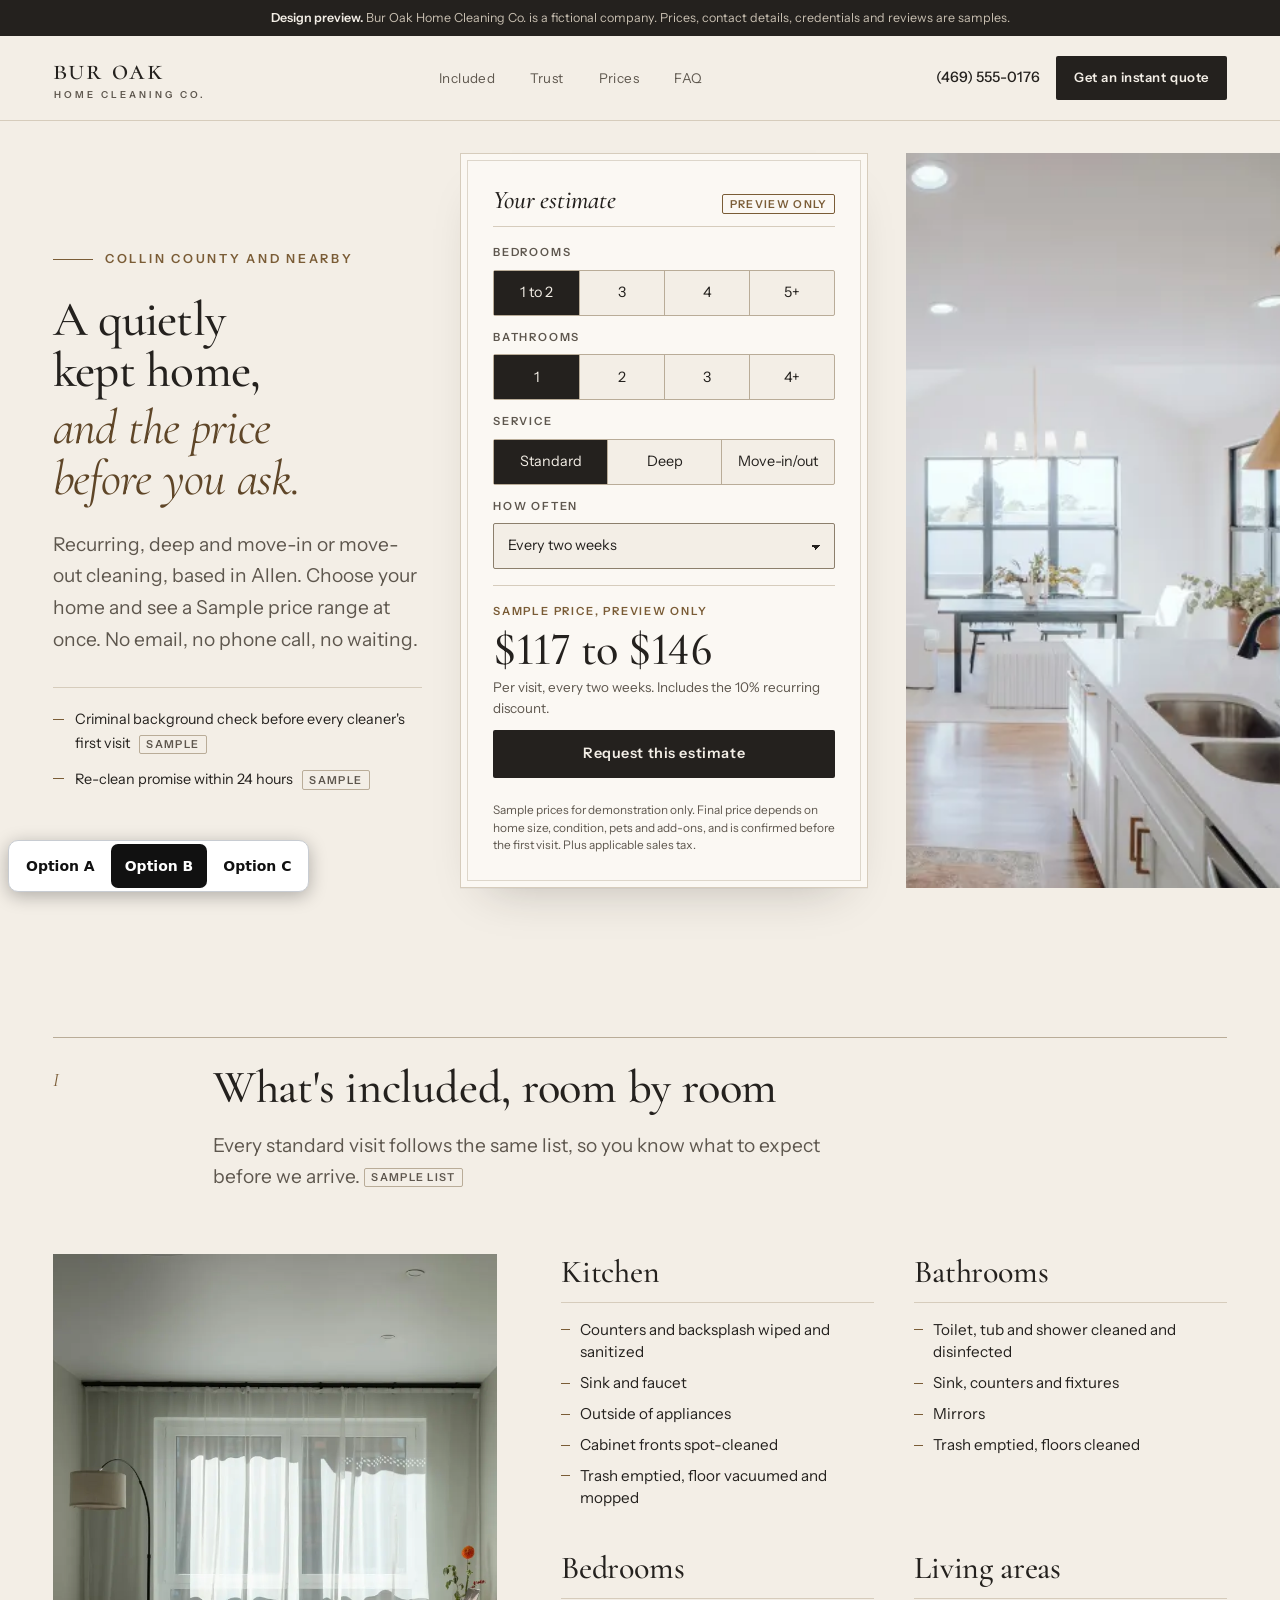
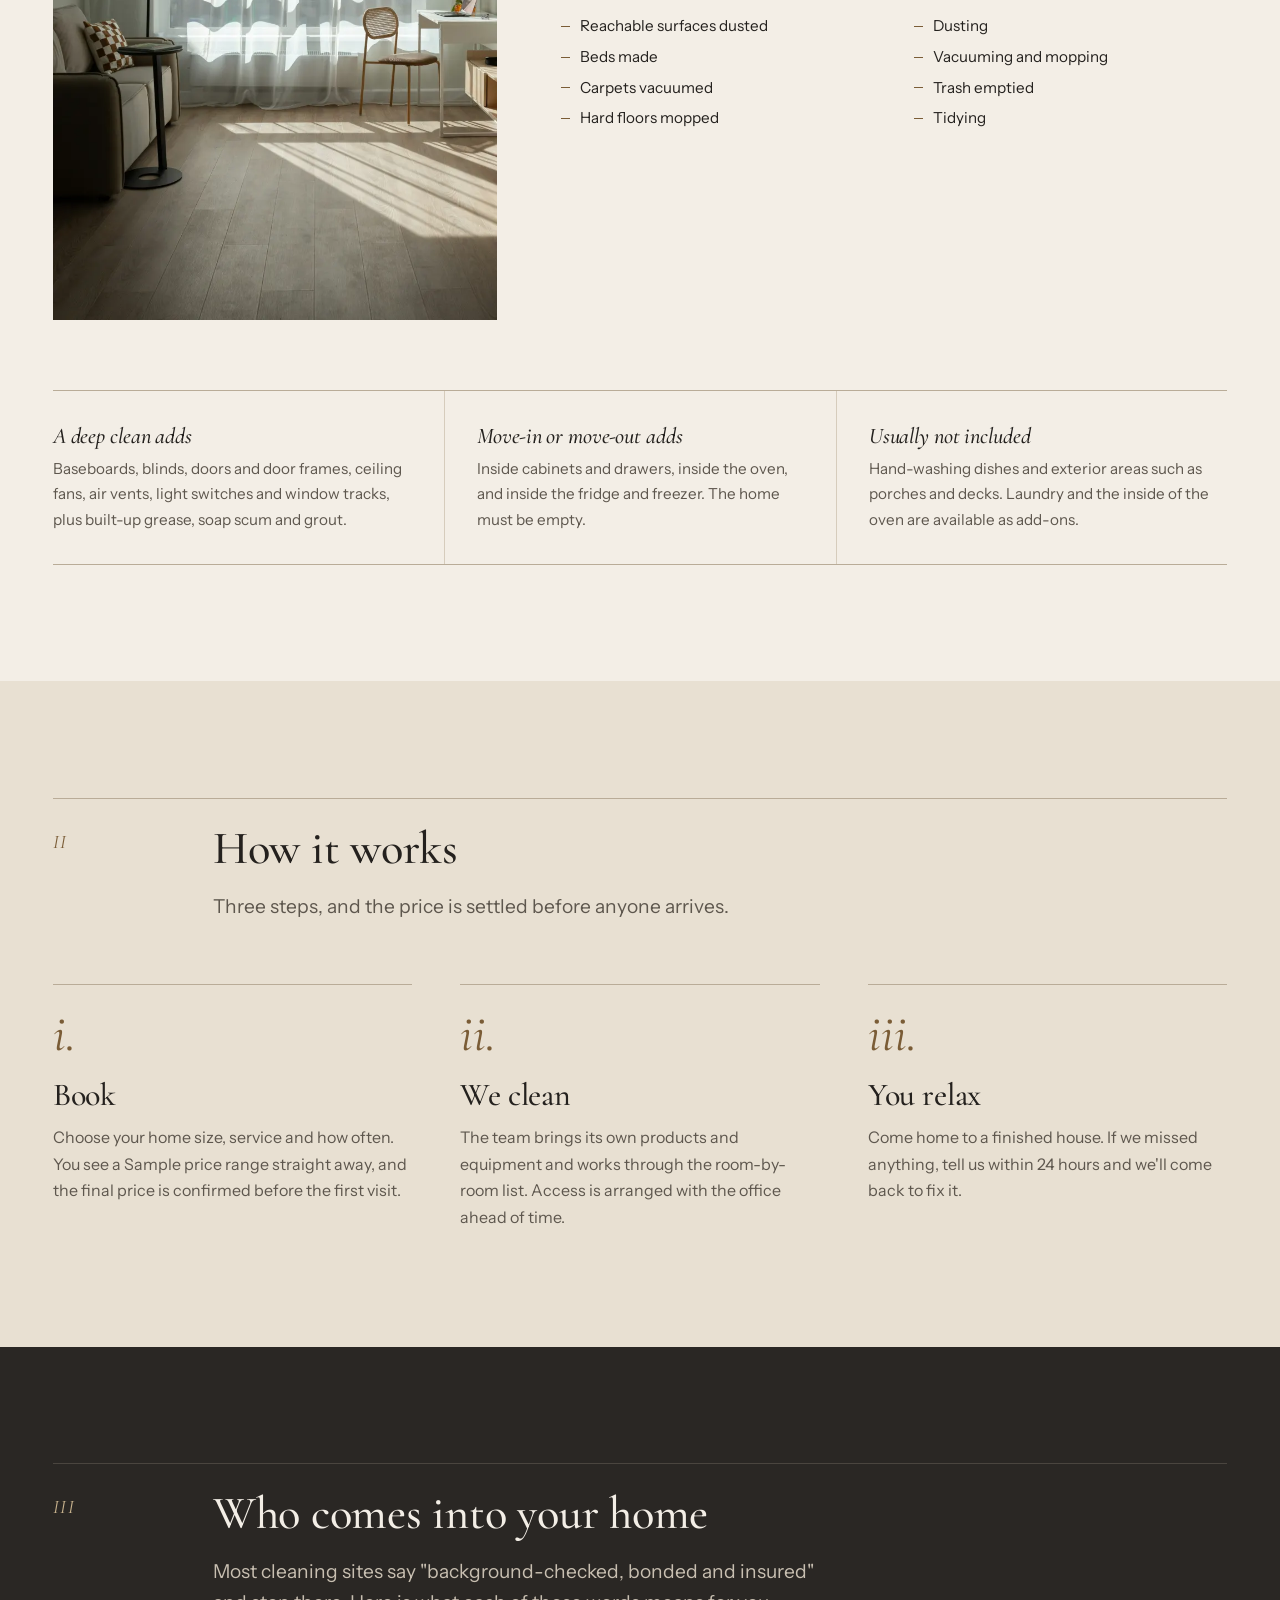
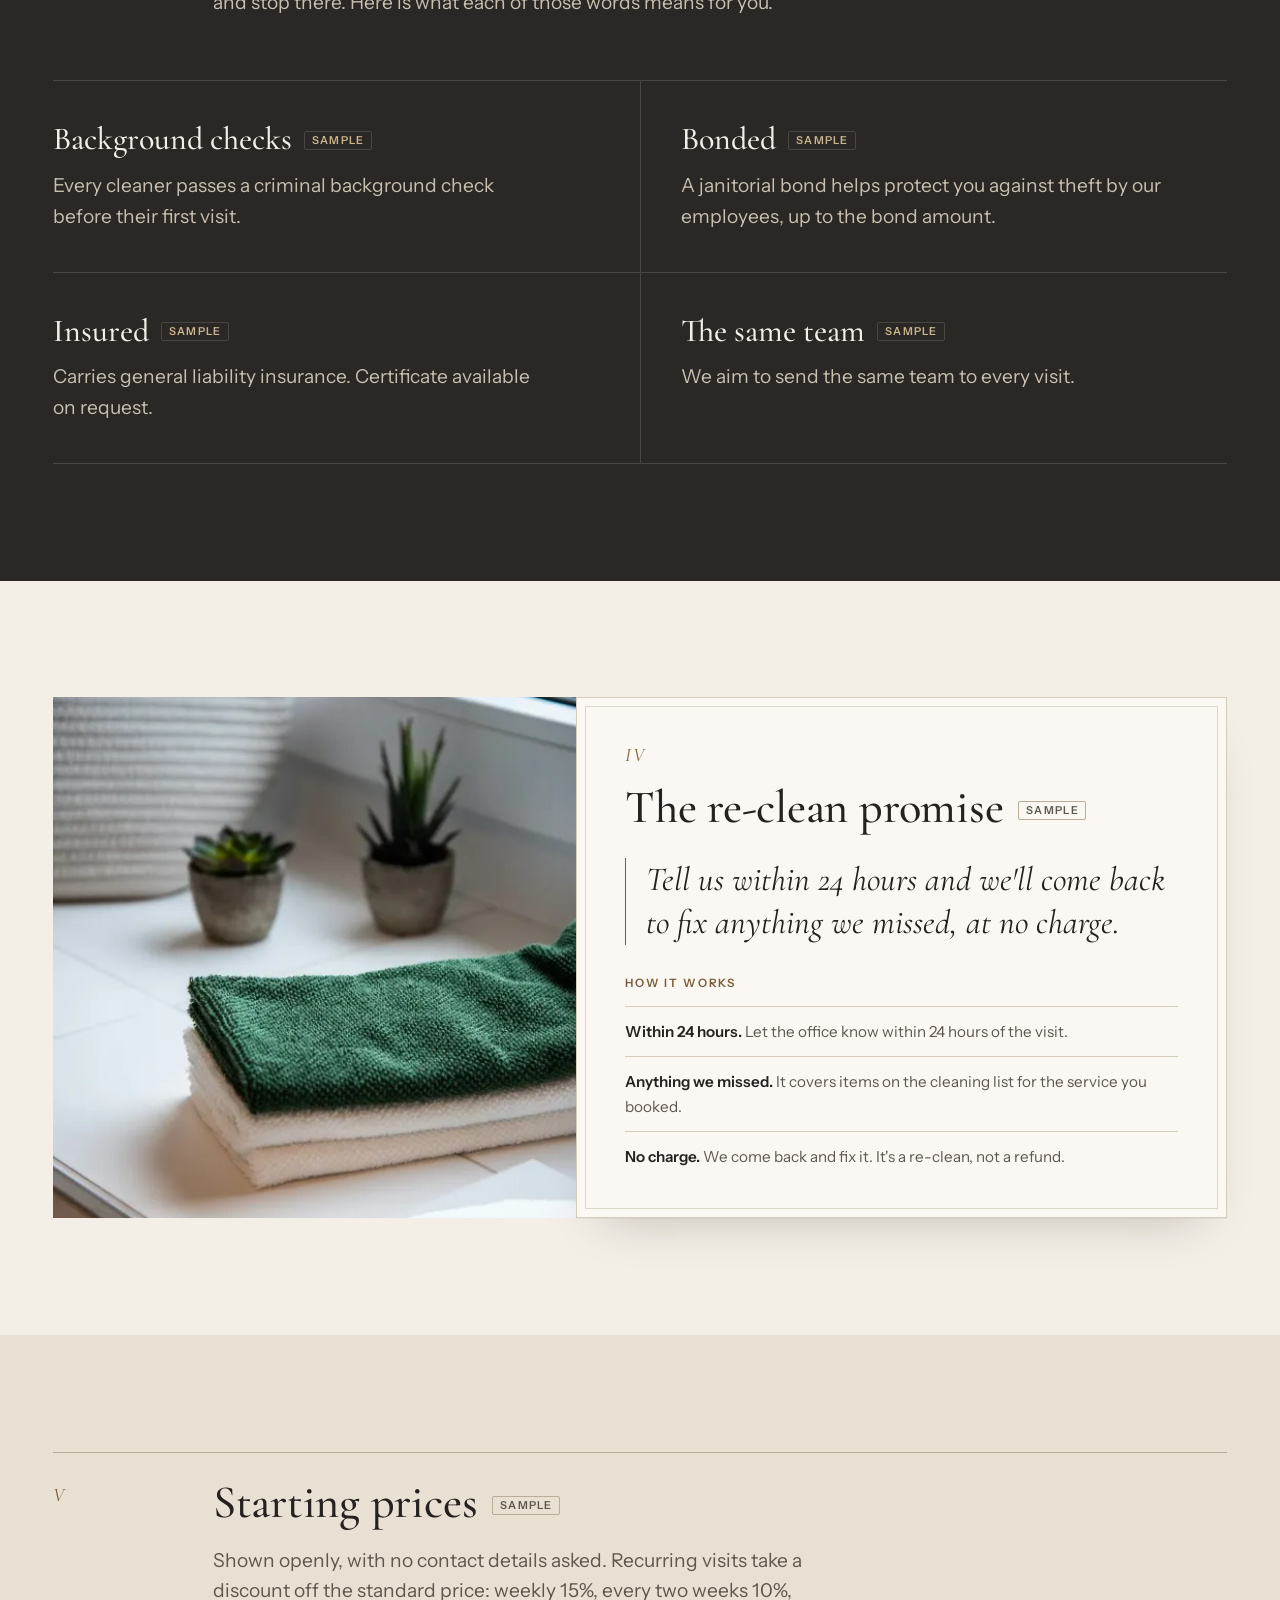
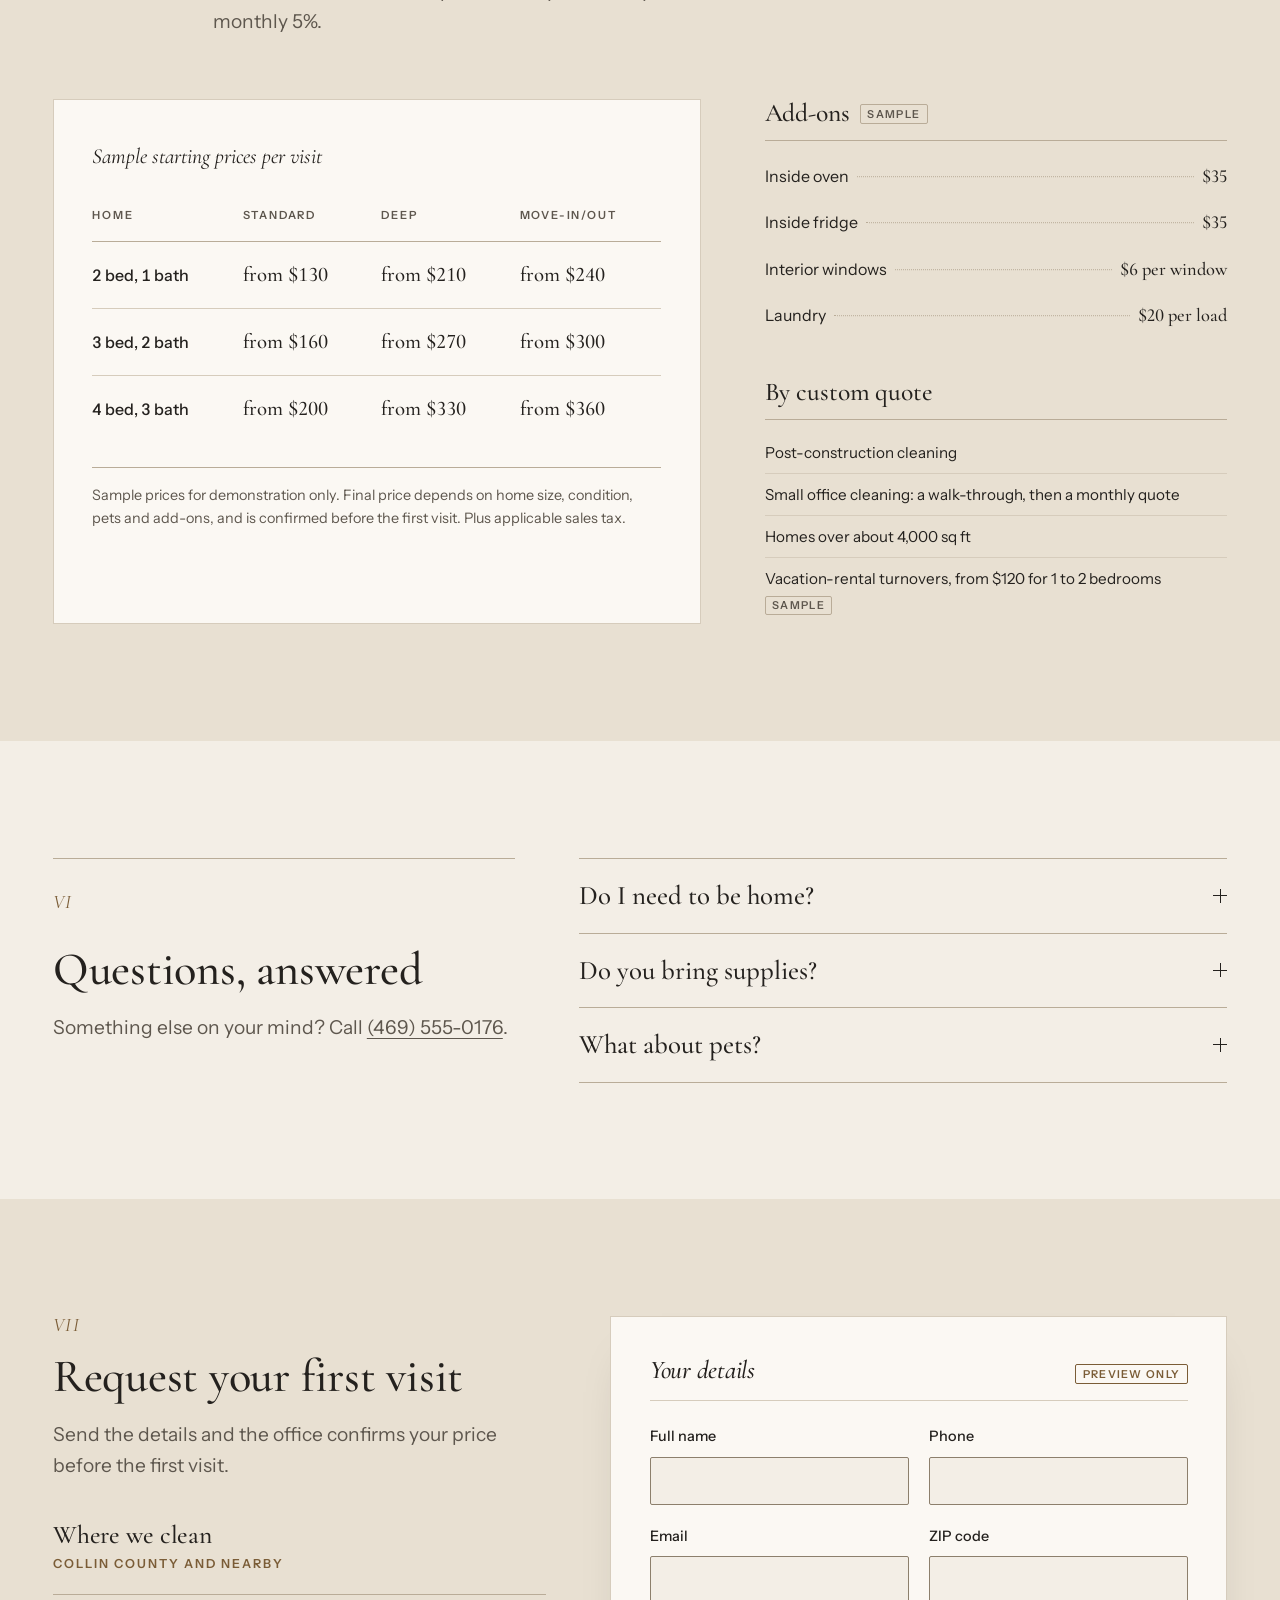
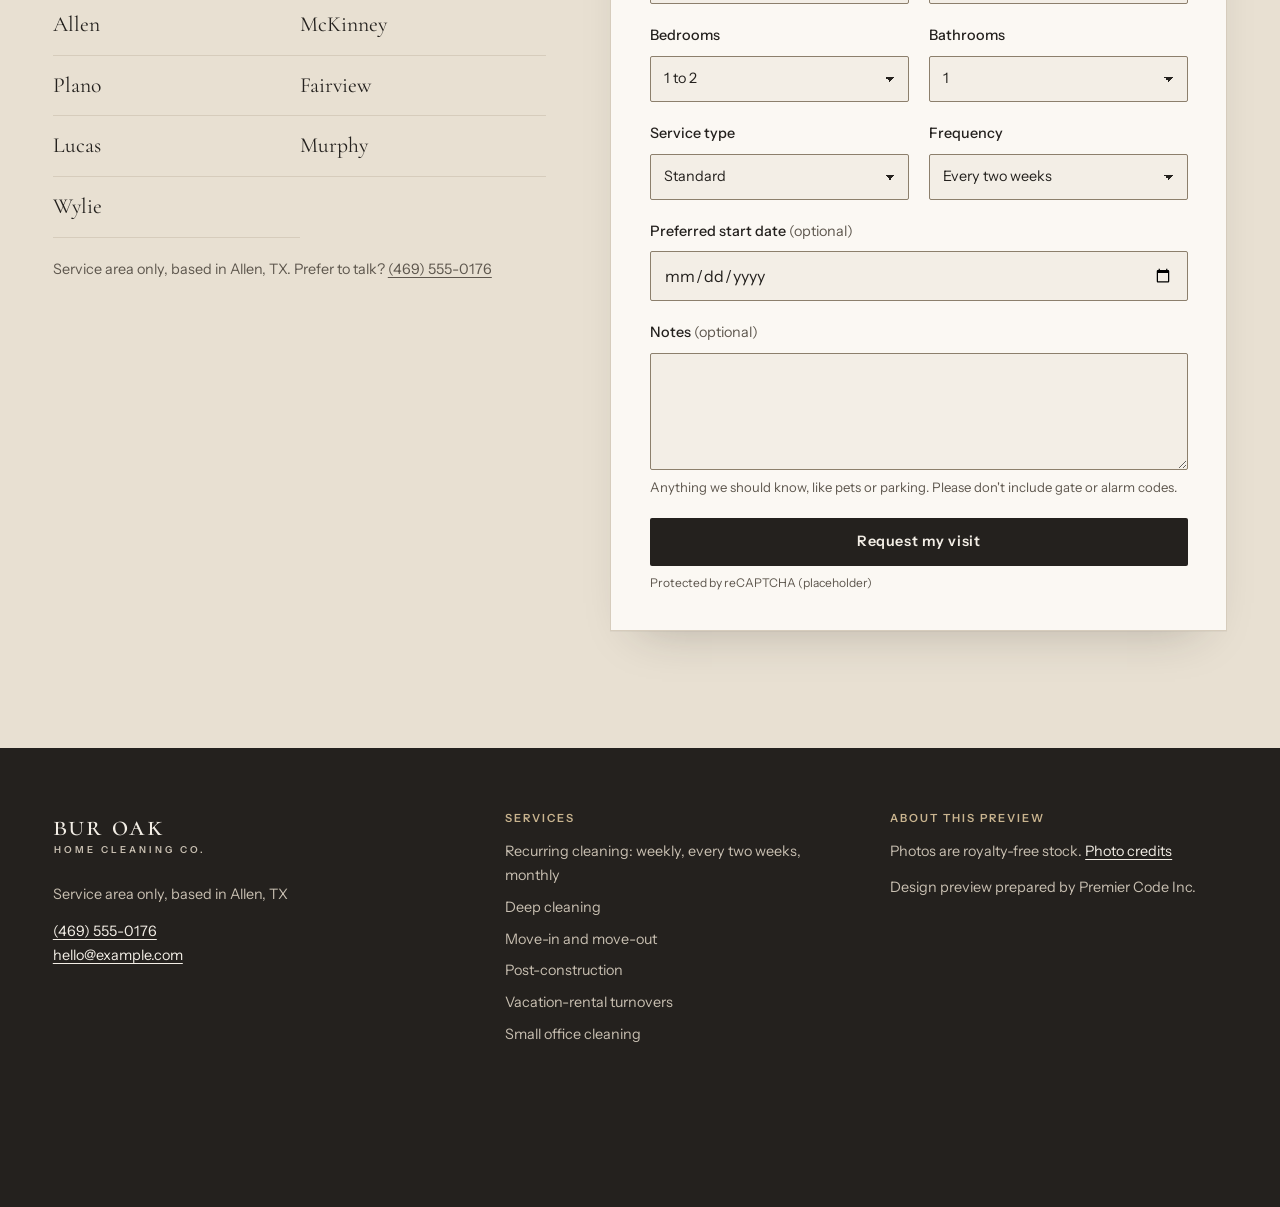
==== commit 9963d504: "Fix WCAG 2.2 AA failures found by the accessibility audits - Option A: stronger field borders, foote" ====
--- a/option-b/index.html
+++ b/option-b/index.html
@@ -146,7 +146,7 @@
     <section class="section" id="included" aria-labelledby="included-title">
       <div class="container">
         <header class="section-head">
-          <p class="section-num">I</p>
+          <p class="section-num" aria-hidden="true">I</p>
           <div>
             <h2 id="included-title">What's included, room by room</h2>
             <p class="section-intro">Every standard visit follows the same list, so you know what to expect before we arrive. <span class="tag">Sample list</span></p>
@@ -223,7 +223,7 @@
     <section class="section section-tint" id="how" aria-labelledby="how-title">
       <div class="container">
         <header class="section-head">
-          <p class="section-num">II</p>
+          <p class="section-num" aria-hidden="true">II</p>
           <div>
             <h2 id="how-title">How it works</h2>
             <p class="section-intro">Three steps, and the price is settled before anyone arrives.</p>
@@ -253,7 +253,7 @@
     <section class="section section-dark" id="trust" aria-labelledby="trust-title">
       <div class="container">
         <header class="section-head">
-          <p class="section-num">III</p>
+          <p class="section-num" aria-hidden="true">III</p>
           <div>
             <h2 id="trust-title">Who comes into your home</h2>
             <p class="section-intro">Most cleaning sites say "background-checked, bonded and insured" and stop there. Here is what each of those words means for you.</p>
@@ -292,7 +292,7 @@
                alt="Folded green and white towels on a windowsill beside small potted succulents">
         </figure>
         <div class="promise-card reveal">
-          <p class="section-num section-num-inline">IV</p>
+          <p class="section-num section-num-inline" aria-hidden="true">IV</p>
           <h2 id="promise-title">The re-clean promise <span class="tag">Sample</span></h2>
           <p class="promise-quote">Tell us within 24 hours and we'll come back to fix anything we missed, at no charge.</p>
           <h3 class="promise-sub">How it works</h3>
@@ -310,7 +310,7 @@
     <section class="section section-tint" id="prices" aria-labelledby="prices-title">
       <div class="container">
         <header class="section-head">
-          <p class="section-num">V</p>
+          <p class="section-num" aria-hidden="true">V</p>
           <div>
             <h2 id="prices-title">Starting prices <span class="tag">Sample</span></h2>
             <p class="section-intro">Shown openly, with no contact details asked. Recurring visits take a discount off the standard price: weekly 15%, every two weeks 10%, monthly 5%.</p>
@@ -368,7 +368,7 @@
     <section class="section" id="faq" aria-labelledby="faq-title">
       <div class="container faq-grid">
         <header class="section-head section-head-stack">
-          <p class="section-num">VI</p>
+          <p class="section-num" aria-hidden="true">VI</p>
           <div>
             <h2 id="faq-title">Questions, answered</h2>
             <p class="section-intro">Something else on your mind? Call <a href="tel:+14695550176">(469) 555-0176</a>.</p>
@@ -395,7 +395,7 @@
     <section class="section section-closing" id="book" aria-labelledby="book-title">
       <div class="container closing-grid">
         <div class="closing-copy">
-          <p class="section-num section-num-inline">VII</p>
+          <p class="section-num section-num-inline" aria-hidden="true">VII</p>
           <h2 id="book-title">Request your first visit</h2>
           <p class="section-intro">Send the details and the office confirms your price before the first visit.</p>
 
@@ -479,7 +479,7 @@
             </div>
           </div>
           <div class="form-group">
-            <label for="f-date">Preferred start date</label>
+            <label for="f-date">Preferred start date <span class="optional">(optional)</span></label>
             <input id="f-date" name="start_date" type="date">
           </div>
           <div class="form-group">
--- a/option-b/styles.css
+++ b/option-b/styles.css
@@ -246,7 +246,7 @@
 }
 
 /* ---------- Hero ---------- */
-.hero { padding-block: clamp(1.75rem, 1rem + 4vw, 5rem); }
+.hero { padding-block: clamp(1.75rem, 1rem + 4vw, 5rem); overflow-x: clip; }
 @media (max-width: 767px) {
   .hero-grid { gap: var(--space-6); }
   .hero .eyebrow { display: none; } /* the lede and the service-area section carry location on small screens */
@@ -303,7 +303,8 @@
   /* Photo bleeds to the right edge of the viewport for a wider, calmer image */
   .hero-photo {
     aspect-ratio: auto; align-self: stretch; min-height: 34rem;
-    margin-right: calc(-1 * (max(0px, (100vw - var(--container)) / 2) + var(--gutter)));
+    /* Bleed past the content edge, capped so it never runs far beyond the layout on very wide screens */
+    margin-right: calc(-1 * min(max(0px, (100vw - var(--container)) / 2) + var(--gutter), 9rem));
   }
   .hero-photo img { object-position: 74% 50%; }
 }
@@ -574,3 +575,8 @@
   html { scroll-behavior: auto; }
   *, *::before, *::after { animation: none !important; transition: none !important; }
 }
+
+/* a11y fixes (003 req 5) */
+:root { --field-line: #8c7f6c; }
+.book-form input, .book-form textarea, .book-form select, .field-inline select { border-color: var(--field-line); }
+.footer-brand a { display: inline-block; min-height: 24px; line-height: 24px; }
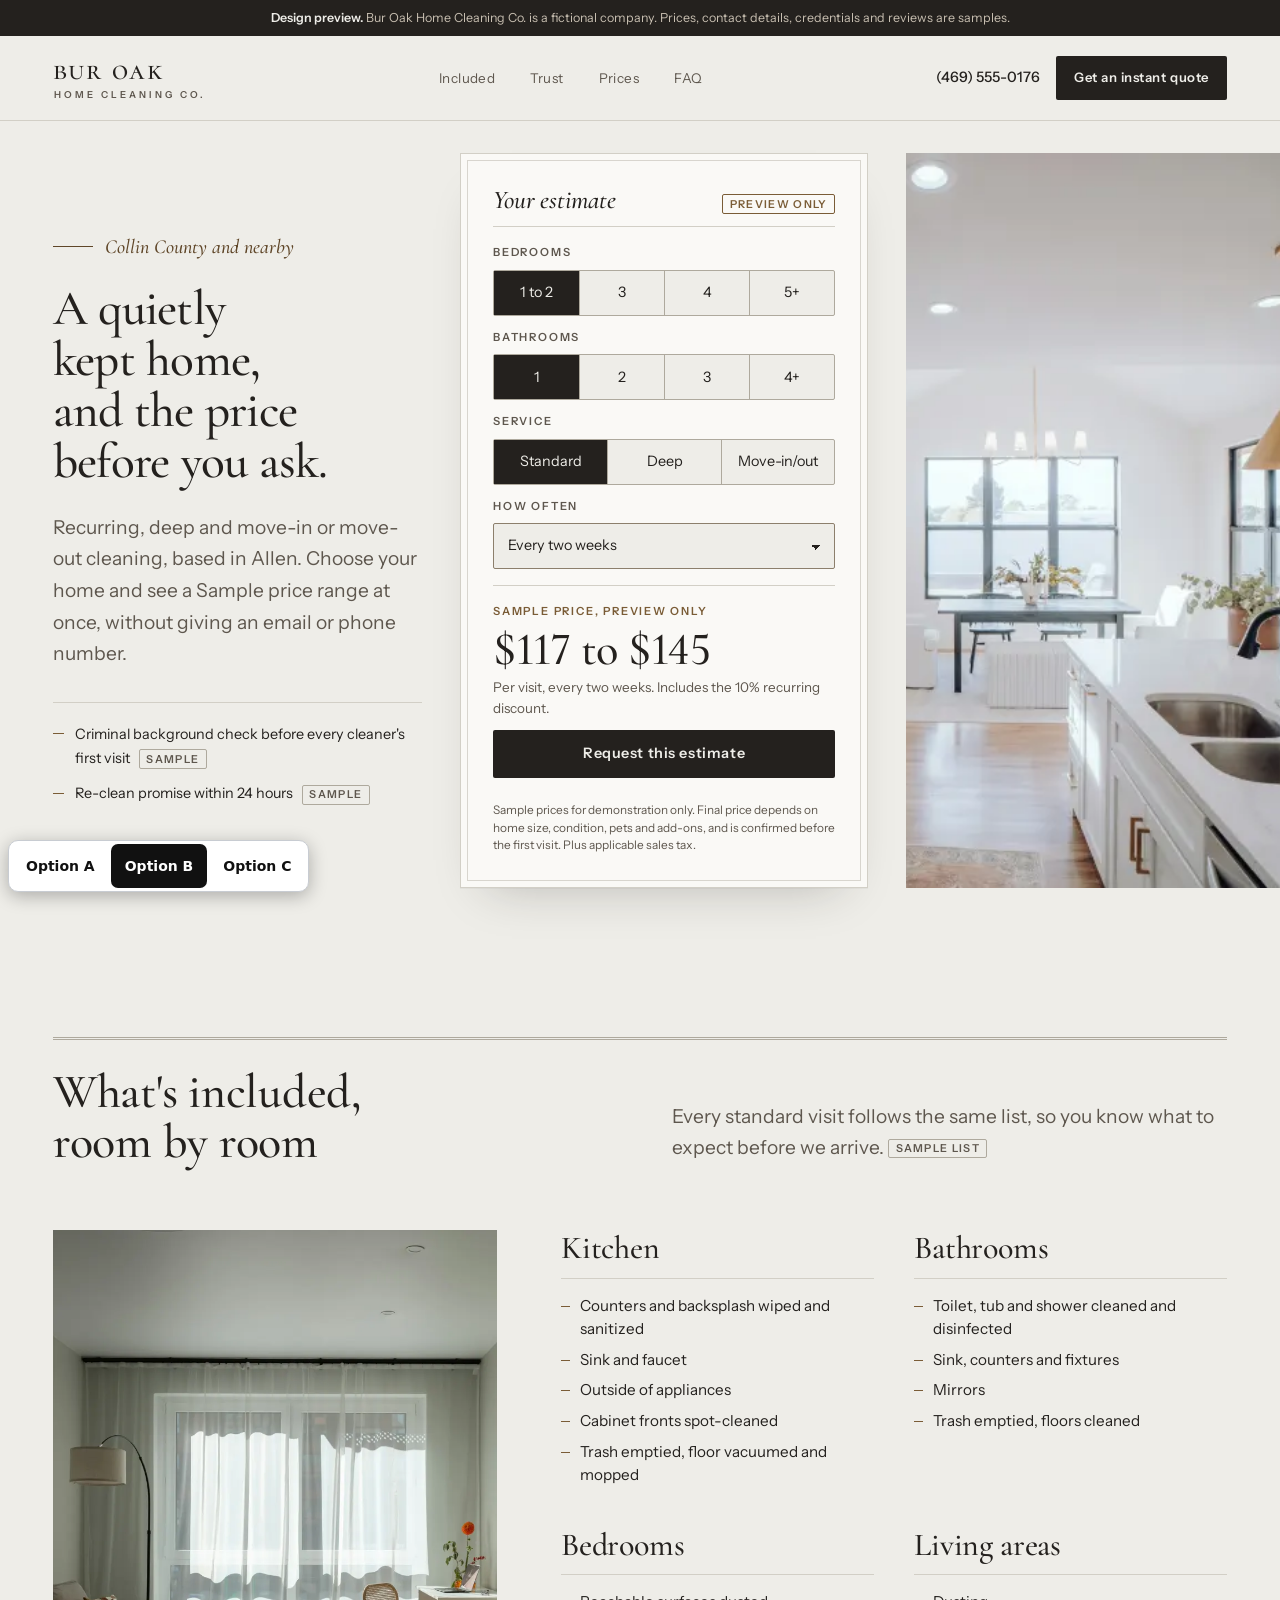
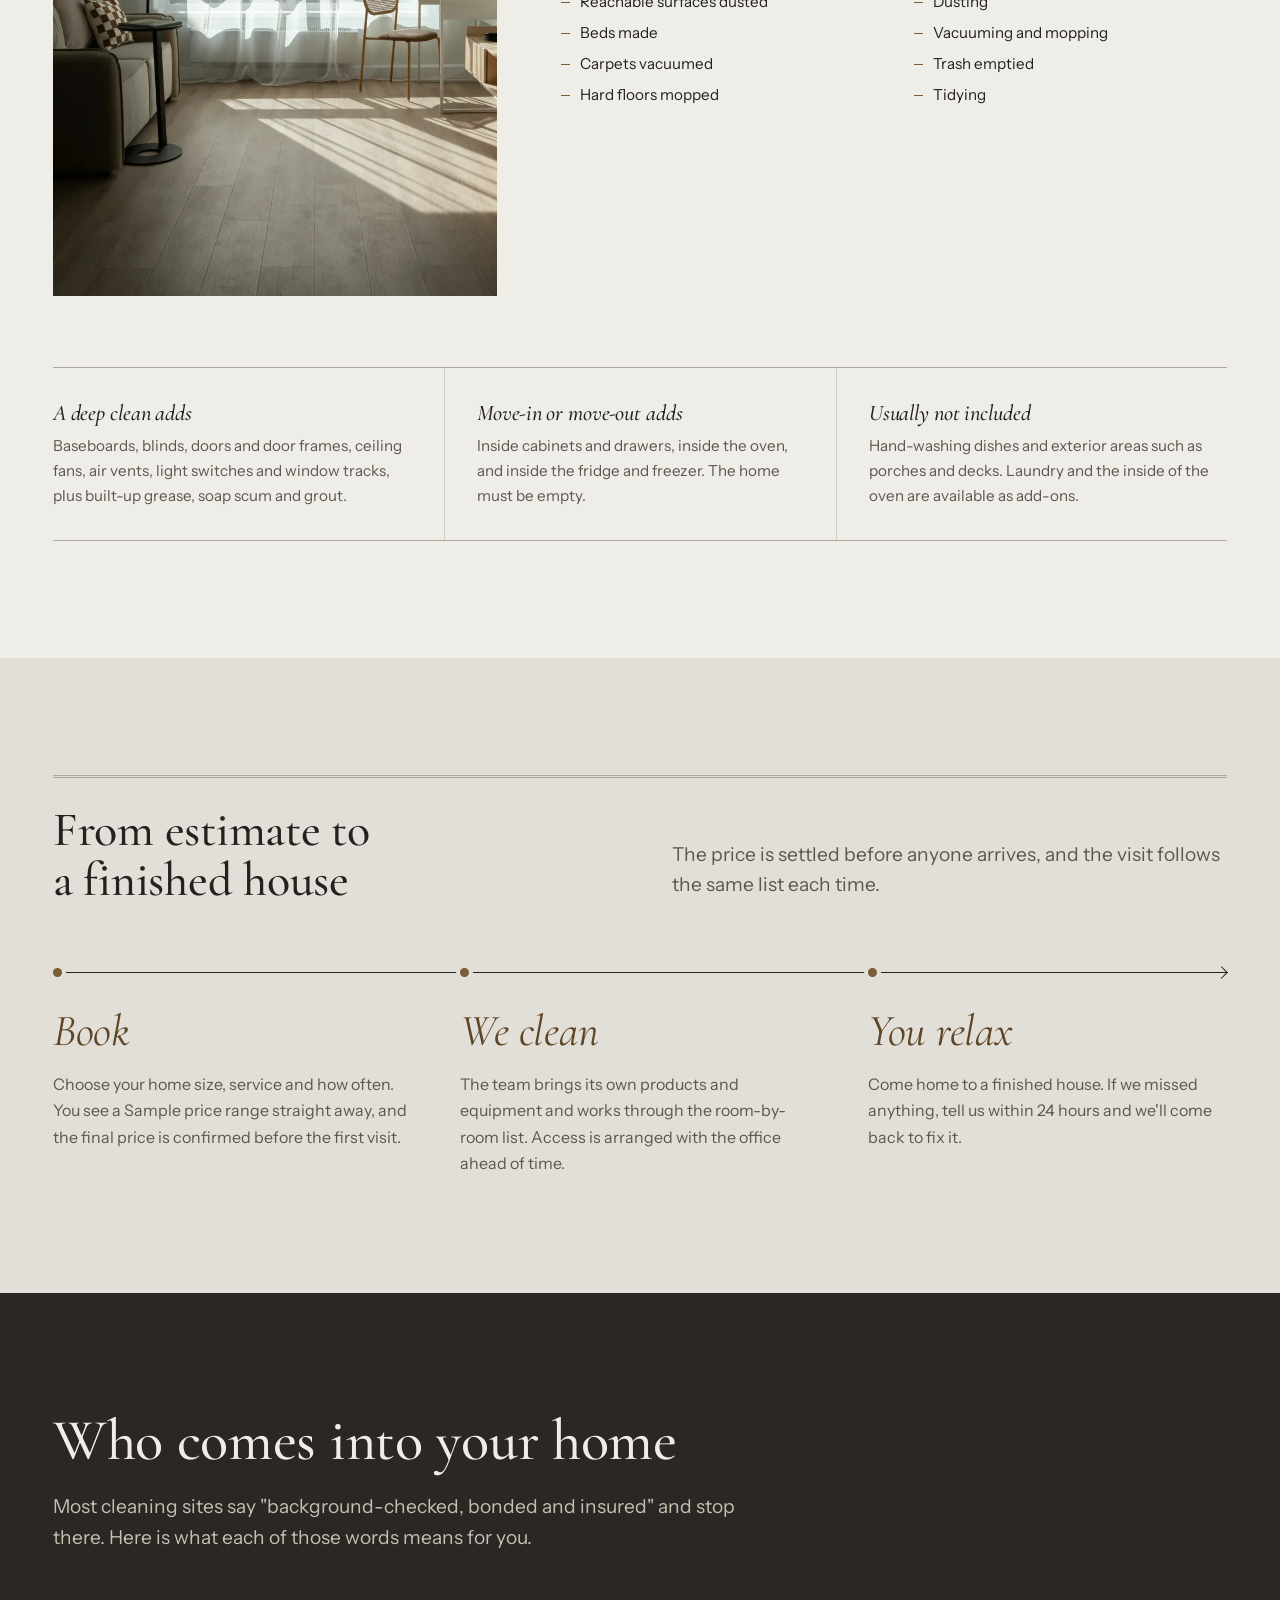
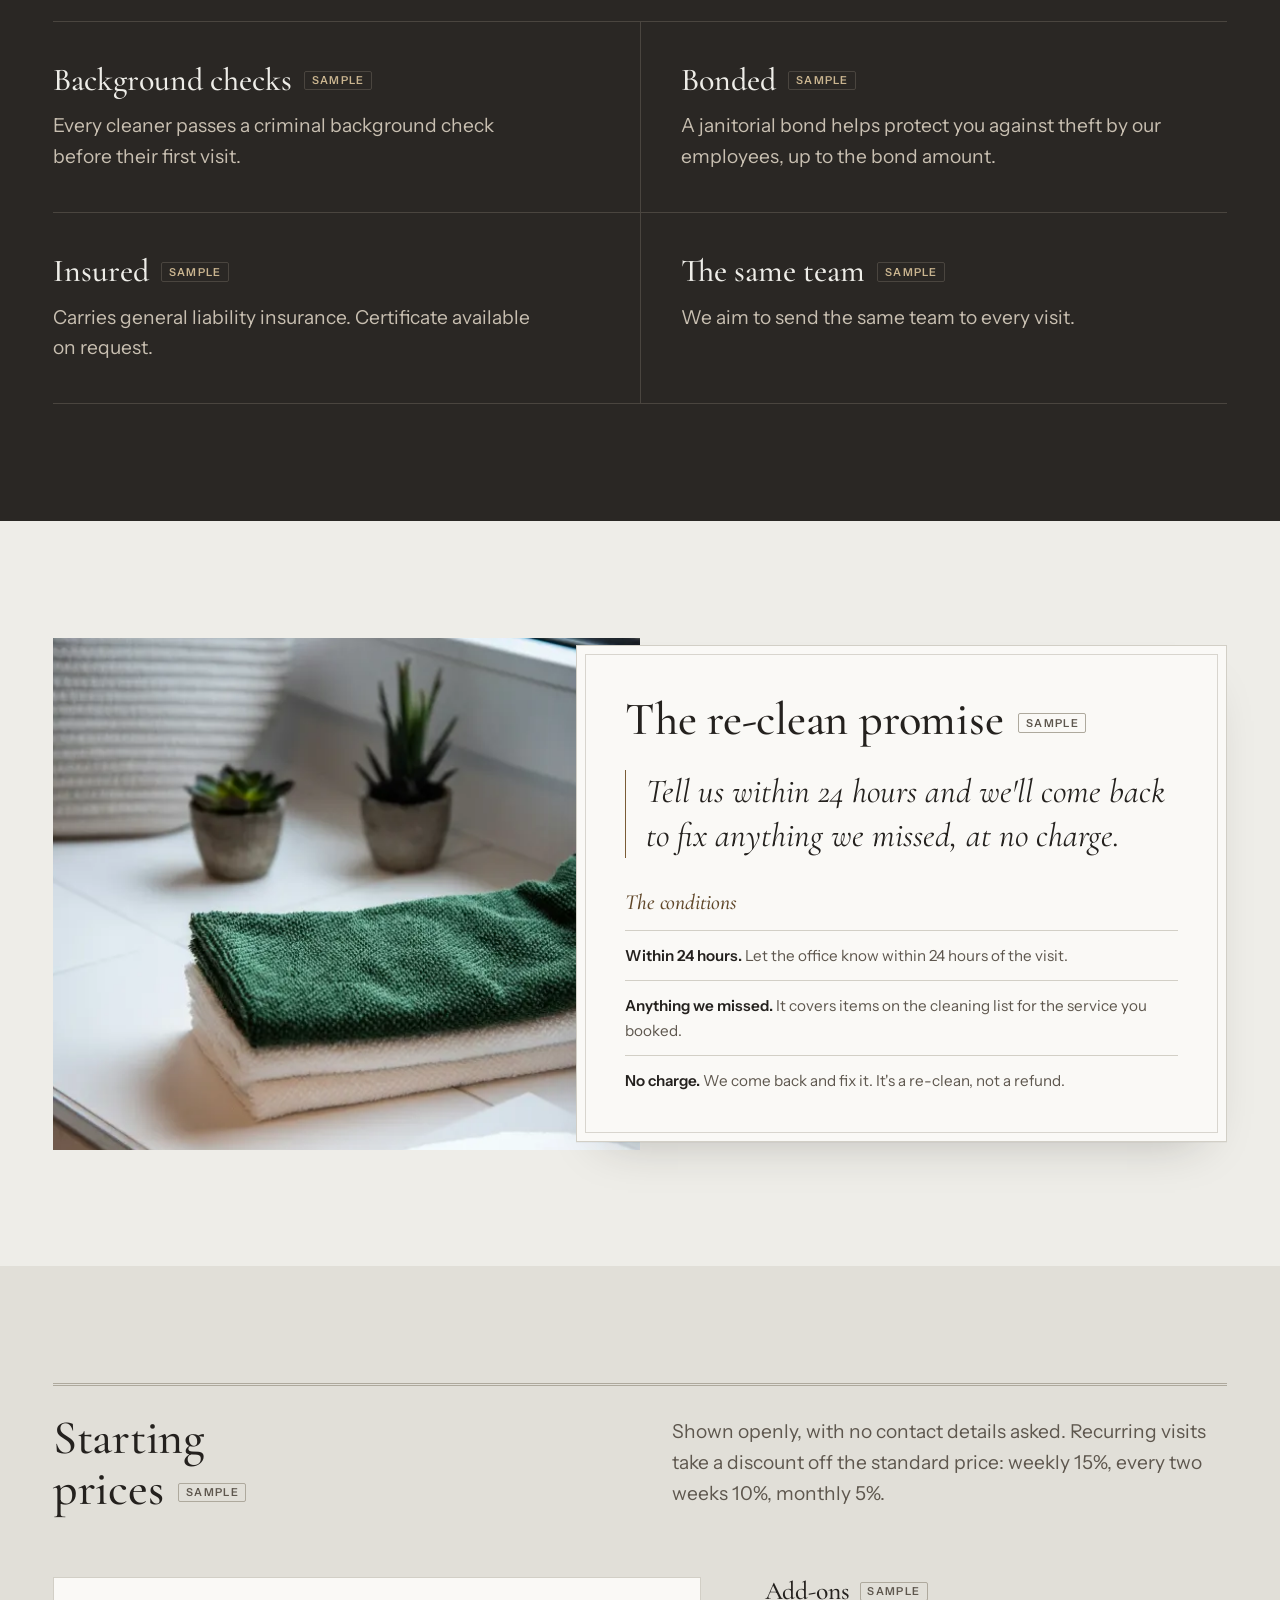
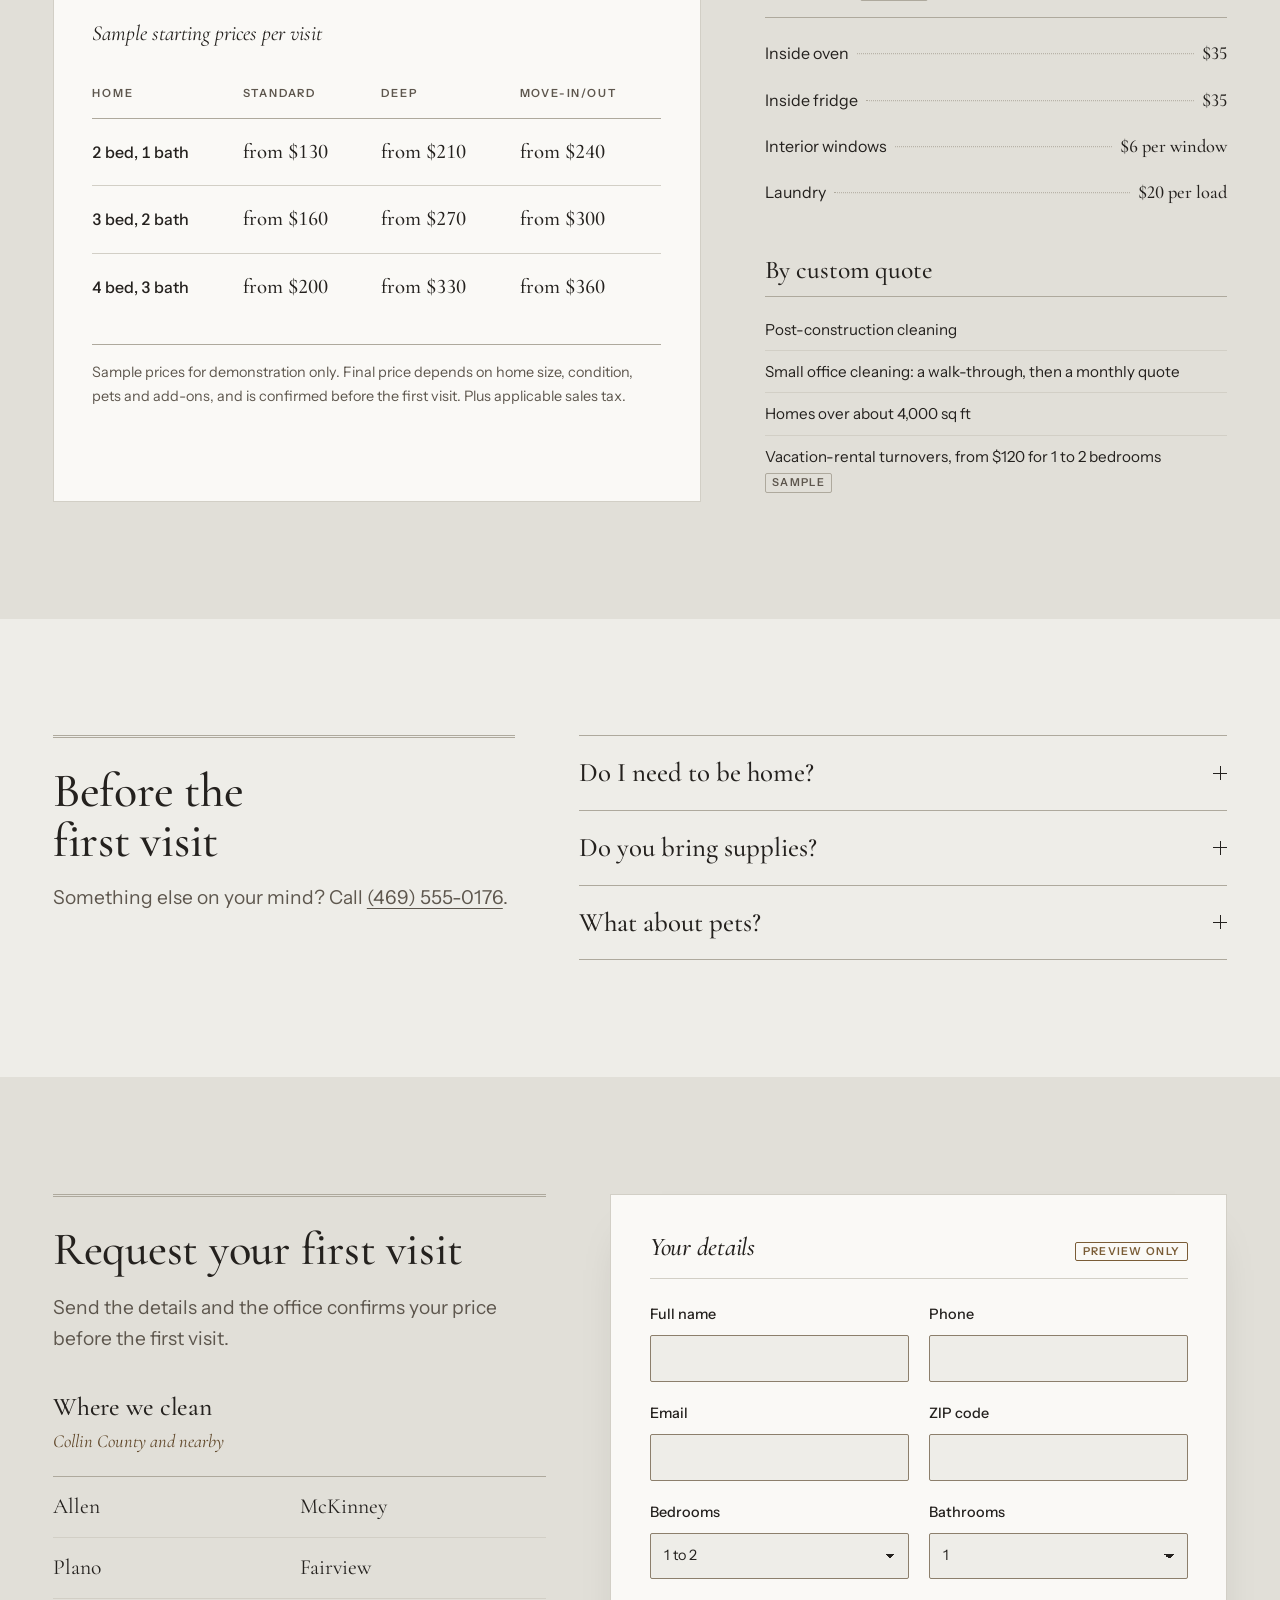
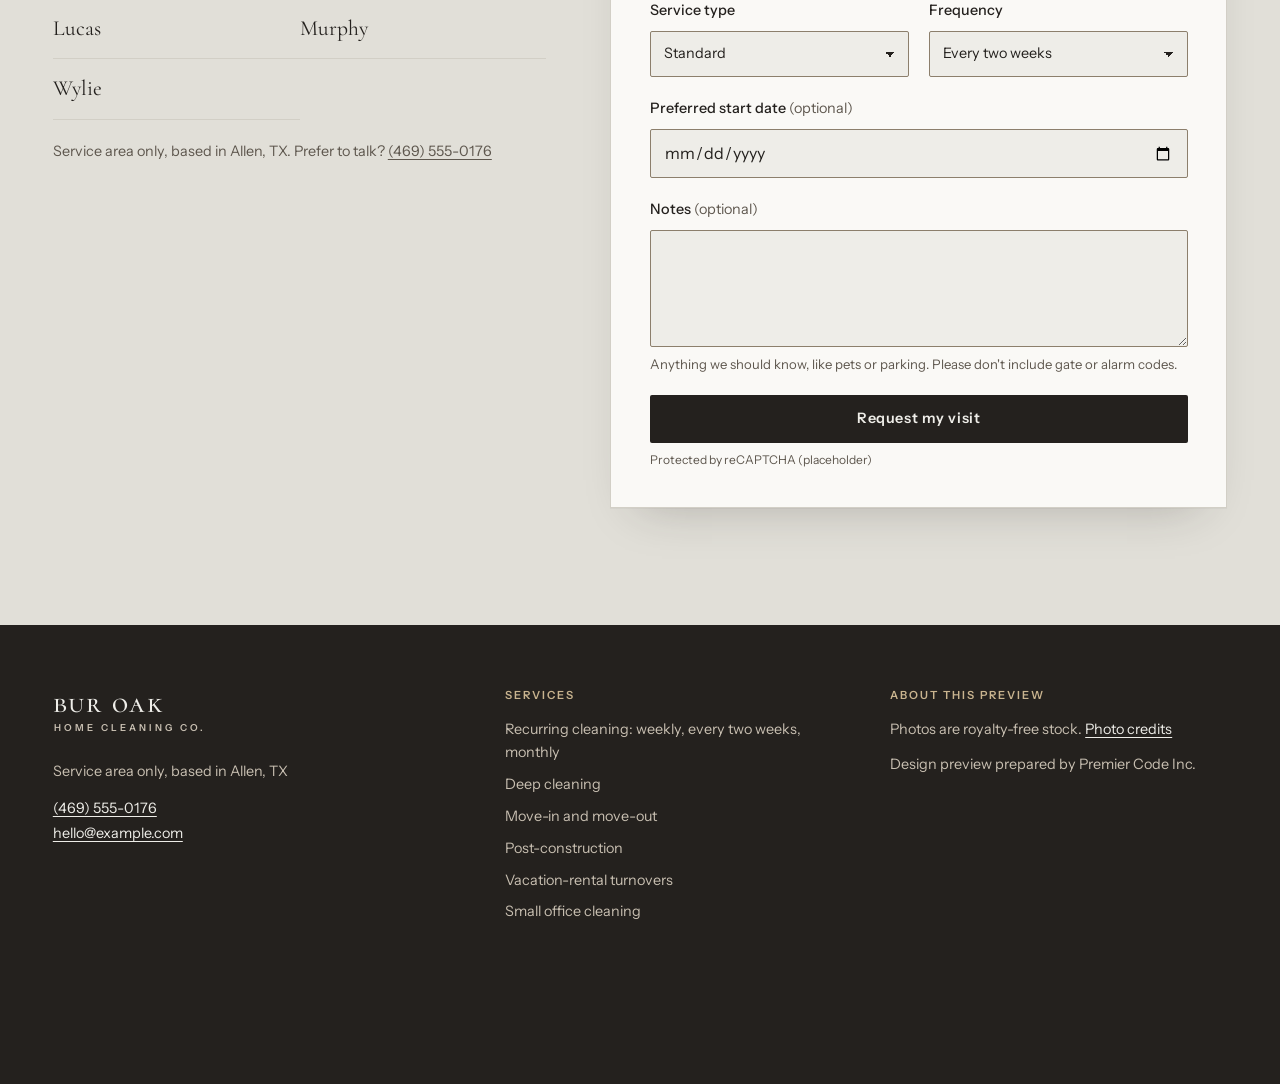
==== commit 0c40226c: "Remove decorative numbering and apply design review fixes across all three options - Remove section," ====
--- a/option-b/index.html
+++ b/option-b/index.html
@@ -10,7 +10,7 @@
   <meta charset="utf-8">
   <meta name="viewport" content="width=device-width, initial-scale=1">
   <meta name="robots" content="noindex, nofollow">
-  <title>Bur Oak Home Cleaning Co. | Premium home cleaning in Collin County (Design preview)</title>
+  <title>Bur Oak Home Cleaning Co. | House cleaning in Collin County (Design preview)</title>
   <meta name="description" content="Design preview for a fictional Allen, TX house cleaning company. See a Sample price range for your home in seconds, what each visit includes, and how the team is checked.">
   <link rel="icon" href="data:,">
   <link rel="preconnect" href="https://fonts.googleapis.com">
@@ -53,13 +53,13 @@
 
   <main id="main" tabindex="-1">
 
-    <!-- 1. HERO + ESTIMATE CARD -->
+    <!-- HERO + ESTIMATE CARD -->
     <section class="hero" aria-labelledby="hero-title">
       <div class="container hero-grid">
         <div class="hero-copy">
           <p class="eyebrow">Collin County and nearby</p>
-          <h1 id="hero-title">A quietly kept home, <em>and the price before you ask.</em></h1>
-          <p class="lede">Recurring, deep and move-in or move-out cleaning, based in Allen. Choose your home and see a Sample price range at once. No email, no phone call, no waiting.</p>
+          <h1 id="hero-title">A quietly kept home, <span class="h1-line">and the price before you ask.</span></h1>
+          <p class="lede">Recurring, deep and move-in or move-out cleaning, based in Allen. Choose your home and see a Sample price range at once, without giving an email or phone number.</p>
         </div>
 
         <ul class="hero-notes" aria-label="At a glance">
@@ -129,7 +129,7 @@
             <div class="estimate-result">
               <p class="estimate-label">Sample price, preview only</p>
               <p class="estimate-price" aria-live="polite" aria-atomic="true">
-                <span class="visually-hidden">Sample price range: </span><span id="est-range">$117 to $146</span>
+                <span class="visually-hidden">Sample price range: </span><span id="est-range">$117 to $145</span>
               </p>
               <p class="estimate-detail" id="est-detail">Per visit, every two weeks. Includes the 10% recurring discount.</p>
             </div>
@@ -142,15 +142,12 @@
       </div>
     </section>
 
-    <!-- 2. WHAT'S INCLUDED -->
+    <!-- WHAT'S INCLUDED -->
     <section class="section" id="included" aria-labelledby="included-title">
       <div class="container">
         <header class="section-head">
-          <p class="section-num" aria-hidden="true">I</p>
-          <div>
-            <h2 id="included-title">What's included, room by room</h2>
-            <p class="section-intro">Every standard visit follows the same list, so you know what to expect before we arrive. <span class="tag">Sample list</span></p>
-          </div>
+          <h2 id="included-title">What's included, room by room</h2>
+          <p class="section-intro">Every standard visit follows the same list, so you know what to expect before we arrive. <span class="tag">Sample list</span></p>
         </header>
 
         <div class="rooms-layout">
@@ -162,7 +159,7 @@
                  alt="Sunlight pouring through sheer white curtains into a calm, tidy room">
           </figure>
         <div class="rooms">
-          <article class="room reveal">
+          <article class="room">
             <h3>Kitchen</h3>
             <ul>
               <li>Counters and backsplash wiped and sanitized</li>
@@ -172,7 +169,7 @@
               <li>Trash emptied, floor vacuumed and mopped</li>
             </ul>
           </article>
-          <article class="room reveal">
+          <article class="room">
             <h3>Bathrooms</h3>
             <ul>
               <li>Toilet, tub and shower cleaned and disinfected</li>
@@ -181,7 +178,7 @@
               <li>Trash emptied, floors cleaned</li>
             </ul>
           </article>
-          <article class="room reveal">
+          <article class="room">
             <h3>Bedrooms</h3>
             <ul>
               <li>Reachable surfaces dusted</li>
@@ -190,7 +187,7 @@
               <li>Hard floors mopped</li>
             </ul>
           </article>
-          <article class="room reveal">
+          <article class="room">
             <h3>Living areas</h3>
             <ul>
               <li>Dusting</li>
@@ -202,7 +199,7 @@
         </div>
         </div>
 
-        <div class="extras reveal">
+        <div class="extras">
           <div class="extra">
             <h3>A deep clean adds</h3>
             <p>Baseboards, blinds, doors and door frames, ceiling fans, air vents, light switches and window tracks, plus built-up grease, soap scum and grout.</p>
@@ -219,29 +216,23 @@
       </div>
     </section>
 
-    <!-- 3. HOW IT WORKS -->
+    <!-- HOW IT WORKS -->
     <section class="section section-tint" id="how" aria-labelledby="how-title">
       <div class="container">
         <header class="section-head">
-          <p class="section-num" aria-hidden="true">II</p>
-          <div>
-            <h2 id="how-title">How it works</h2>
-            <p class="section-intro">Three steps, and the price is settled before anyone arrives.</p>
-          </div>
+          <h2 id="how-title">From estimate to a finished house</h2>
+          <p class="section-intro">The price is settled before anyone arrives, and the visit follows the same list each time.</p>
         </header>
         <ol class="steps">
-          <li class="step reveal">
-            <span class="step-num" aria-hidden="true">i.</span>
+          <li class="step">
             <h3>Book</h3>
             <p>Choose your home size, service and how often. You see a Sample price range straight away, and the final price is confirmed before the first visit.</p>
           </li>
-          <li class="step reveal">
-            <span class="step-num" aria-hidden="true">ii.</span>
+          <li class="step">
             <h3>We clean</h3>
             <p>The team brings its own products and equipment and works through the room-by-room list. Access is arranged with the office ahead of time.</p>
           </li>
-          <li class="step reveal">
-            <span class="step-num" aria-hidden="true">iii.</span>
+          <li class="step">
             <h3>You relax</h3>
             <p>Come home to a finished house. If we missed anything, tell us within 24 hours and we'll come back to fix it.</p>
           </li>
@@ -249,31 +240,28 @@
       </div>
     </section>
 
-    <!-- 4. TRUST AND SAFETY -->
+    <!-- TRUST AND SAFETY -->
     <section class="section section-dark" id="trust" aria-labelledby="trust-title">
       <div class="container">
-        <header class="section-head">
-          <p class="section-num" aria-hidden="true">III</p>
-          <div>
-            <h2 id="trust-title">Who comes into your home</h2>
-            <p class="section-intro">Most cleaning sites say "background-checked, bonded and insured" and stop there. Here is what each of those words means for you.</p>
-          </div>
+        <header class="section-head section-head-plain">
+          <h2 id="trust-title">Who comes into your home</h2>
+          <p class="section-intro">Most cleaning sites say "background-checked, bonded and insured" and stop there. Here is what each of those words means for you.</p>
         </header>
         <!-- PLACEHOLDER: client to confirm background check provider, bond amount and insurance carrier before launch -->
         <dl class="trust">
-          <div class="trust-item reveal">
+          <div class="trust-item">
             <dt>Background checks <span class="tag tag-dark">Sample</span></dt>
             <dd>Every cleaner passes a criminal background check before their first visit.</dd>
           </div>
-          <div class="trust-item reveal">
+          <div class="trust-item">
             <dt>Bonded <span class="tag tag-dark">Sample</span></dt>
             <dd>A janitorial bond helps protect you against theft by our employees, up to the bond amount.</dd>
           </div>
-          <div class="trust-item reveal">
+          <div class="trust-item">
             <dt>Insured <span class="tag tag-dark">Sample</span></dt>
             <dd>Carries general liability insurance. Certificate available on request.</dd>
           </div>
-          <div class="trust-item reveal">
+          <div class="trust-item">
             <dt>The same team <span class="tag tag-dark">Sample</span></dt>
             <dd>We aim to send the same team to every visit.</dd>
           </div>
@@ -281,7 +269,7 @@
       </div>
     </section>
 
-    <!-- 5. RE-CLEAN PROMISE -->
+    <!-- RE-CLEAN PROMISE -->
     <section class="section" id="promise" aria-labelledby="promise-title">
       <div class="container promise-grid">
         <figure class="promise-photo reveal">
@@ -291,11 +279,10 @@
                width="800" height="534" loading="lazy"
                alt="Folded green and white towels on a windowsill beside small potted succulents">
         </figure>
-        <div class="promise-card reveal">
-          <p class="section-num section-num-inline" aria-hidden="true">IV</p>
+        <div class="promise-card">
           <h2 id="promise-title">The re-clean promise <span class="tag">Sample</span></h2>
           <p class="promise-quote">Tell us within 24 hours and we'll come back to fix anything we missed, at no charge.</p>
-          <h3 class="promise-sub">How it works</h3>
+          <h3 class="promise-sub">The conditions</h3>
           <!-- PLACEHOLDER: client to confirm the exact re-clean conditions -->
           <ul class="promise-terms">
             <li><strong>Within 24 hours.</strong> Let the office know within 24 hours of the visit.</li>
@@ -306,19 +293,16 @@
       </div>
     </section>
 
-    <!-- 6. PRICES -->
+    <!-- PRICES -->
     <section class="section section-tint" id="prices" aria-labelledby="prices-title">
       <div class="container">
         <header class="section-head">
-          <p class="section-num" aria-hidden="true">V</p>
-          <div>
-            <h2 id="prices-title">Starting prices <span class="tag">Sample</span></h2>
-            <p class="section-intro">Shown openly, with no contact details asked. Recurring visits take a discount off the standard price: weekly 15%, every two weeks 10%, monthly 5%.</p>
-          </div>
+          <h2 id="prices-title">Starting prices <span class="tag">Sample</span></h2>
+          <p class="section-intro">Shown openly, with no contact details asked. Recurring visits take a discount off the standard price: weekly 15%, every two weeks 10%, monthly 5%.</p>
         </header>
 
         <div class="prices-grid">
-          <div class="rate-card reveal">
+          <div class="rate-card">
             <div class="table-wrap" role="region" aria-labelledby="rate-caption" tabindex="0">
               <table class="rate-table">
                 <caption id="rate-caption">Sample starting prices per visit</caption>
@@ -341,7 +325,7 @@
           </div>
 
           <div class="price-side">
-            <div class="menu reveal">
+            <div class="menu">
               <h3>Add-ons <span class="tag">Sample</span></h3>
               <ul class="menu-list">
                 <li><span>Inside oven</span><span class="leader" aria-hidden="true"></span><span>$35</span></li>
@@ -350,7 +334,7 @@
                 <li><span>Laundry</span><span class="leader" aria-hidden="true"></span><span>$20 per load</span></li>
               </ul>
             </div>
-            <div class="menu reveal">
+            <div class="menu">
               <h3>By custom quote</h3>
               <ul class="plain-list">
                 <li>Post-construction cleaning</li>
@@ -364,15 +348,12 @@
       </div>
     </section>
 
-    <!-- 7. FAQ -->
+    <!-- FAQ -->
     <section class="section" id="faq" aria-labelledby="faq-title">
       <div class="container faq-grid">
         <header class="section-head section-head-stack">
-          <p class="section-num" aria-hidden="true">VI</p>
-          <div>
-            <h2 id="faq-title">Questions, answered</h2>
-            <p class="section-intro">Something else on your mind? Call <a href="tel:+14695550176">(469) 555-0176</a>.</p>
-          </div>
+          <h2 id="faq-title">Before the first visit</h2>
+          <p class="section-intro">Something else on your mind? Call <a href="tel:+14695550176">(469) 555-0176</a>.</p>
         </header>
         <div class="faq">
           <details>
@@ -391,11 +372,10 @@
       </div>
     </section>
 
-    <!-- 8. SERVICE AREA + FORM -->
+    <!-- SERVICE AREA + FORM -->
     <section class="section section-closing" id="book" aria-labelledby="book-title">
       <div class="container closing-grid">
         <div class="closing-copy">
-          <p class="section-num section-num-inline" aria-hidden="true">VII</p>
           <h2 id="book-title">Request your first visit</h2>
           <p class="section-intro">Send the details and the office confirms your price before the first visit.</p>
 
--- a/option-b/styles.css
+++ b/option-b/styles.css
@@ -5,18 +5,19 @@
 
 :root {
   /* Palette */
-  --linen: #f3eee6;
-  --linen-deep: #e8e0d2;
-  --paper: #fbf8f3;
-  --hairline: #d6ccbc;
-  --hairline-strong: #b9ac98;
+  /* Cool limestone rather than cream, so bronze reads as hardware, not clay */
+  --linen: #eeede8;
+  --linen-deep: #e1dfd8;
+  --paper: #faf9f6;
+  --hairline: #d2cfc6;
+  --hairline-strong: #aea99d;
   --charcoal: #24211e;
   --charcoal-soft: #2a2724;
   --charcoal-line: #4a453f;
   --ink-muted: #5e574e;
   --bronze: #7a5c36;
   --bronze-deep: #5f4628;
-  --on-dark: #f3eee6;
+  --on-dark: #eeede8;
   --on-dark-muted: #c8bfb1;
   --brass-on-dark: #c9b48f;
   --focus: #7a5c36;
@@ -56,7 +57,7 @@
 
   --ease: cubic-bezier(0.22, 0.61, 0.36, 1);
   --t-fast: 180ms;
-  --t-reveal: 900ms;
+  --t-reveal: 300ms;
 }
 
 /* Large monitors: scale the whole system gently */
@@ -214,8 +215,8 @@
 
 /* ---------- Eyebrows, sections ---------- */
 .eyebrow {
-  font-size: var(--text-xs); font-weight: 600; letter-spacing: 0.22em; text-transform: uppercase;
-  color: var(--bronze); margin-bottom: var(--space-6);
+  font-family: var(--font-serif); font-style: italic; font-size: 1.25rem; font-weight: 500; line-height: 1.2;
+  color: var(--bronze-deep); margin-bottom: var(--space-6);
   display: flex; align-items: center; gap: var(--space-3);
 }
 .eyebrow::before { content: ""; width: 2.5rem; height: 1px; background: currentColor; flex: none; }
@@ -227,23 +228,27 @@
 .section-head {
   display: grid; grid-template-columns: 1fr; gap: var(--space-4);
   margin-bottom: clamp(2.5rem, 1.5rem + 3vw, 4.5rem);
-  padding-top: var(--space-6); border-top: 1px solid var(--hairline-strong);
+  /* A double rule, like hotel stationery, opens every section in place of an index number */
+  padding-top: clamp(1.25rem, 0.9rem + 1vw, 2rem); border-top: 3px double var(--hairline-strong);
 }
 .section-dark .section-head { border-top-color: var(--charcoal-line); }
-.section-num {
-  font-family: var(--font-serif); font-style: italic; font-size: 1.2rem; line-height: 1;
-  color: var(--bronze); letter-spacing: 0.08em;
-}
-.section-dark .section-num { color: var(--brass-on-dark); }
-.section-head h2, .promise-card h2, .closing-copy h2 { font-size: var(--display-md); }
-.section-intro { margin-top: var(--space-4); max-width: 38rem; font-size: var(--text-lg); color: var(--ink-muted); line-height: 1.6; }
+.section-head h2, .promise-card h2, .closing-copy h2 { font-size: var(--display-md); text-wrap: balance; }
+.section-intro { margin-top: var(--space-4); max-width: 38rem; font-size: var(--text-lg); color: var(--ink-muted); line-height: 1.6; text-wrap: pretty; }
+.section-head .section-intro { margin-top: 0; }
 .section-dark .section-intro { color: var(--on-dark-muted); }
-.section-num-inline { margin-bottom: var(--space-4); }
 
 @media (min-width: 900px) {
-  .section-head { grid-template-columns: 8rem 1fr; gap: var(--space-8); }
-  .section-head .section-num { padding-top: 0.6rem; }
-}
+  /* Title left, a short standfirst right, sharing the rule: an editorial masthead */
+  .section-head { grid-template-columns: minmax(0, 1fr) minmax(0, 1fr); gap: var(--space-16); align-items: end; }
+  .section-head h2 { font-size: clamp(2.4rem, 1.4rem + 2vw, 3.4rem); line-height: 1.05; max-width: 14ch; }
+  .section-head .section-intro { justify-self: end; padding-bottom: 0.35rem; }
+  .section-head-stack { grid-template-columns: 1fr; gap: var(--space-4); align-items: start; }
+  .section-head-stack .section-intro { justify-self: start; }
+  .section-head-plain { grid-template-columns: 1fr; gap: var(--space-5); align-items: start; }
+  .section-head-plain h2 { max-width: none; font-size: clamp(2.8rem, 1.4rem + 2.8vw, 4.4rem); }
+  .section-head-plain .section-intro { justify-self: start; max-width: 44rem; }
+}
+.section-head-plain { border-top: 0; padding-top: 0; }
 
 /* ---------- Hero ---------- */
 .hero { padding-block: clamp(1.75rem, 1rem + 4vw, 5rem); overflow-x: clip; }
@@ -255,7 +260,6 @@
   .lede { margin-top: var(--space-3); font-size: 1rem; line-height: 1.55; }
   .header-inner { padding-block: var(--space-3) 0; row-gap: var(--space-1); }
   /* Price first on small screens, so the answer sits on the first screen above the controls */
-  .js .estimate-disclaimer { order: -1; margin-top: 0; padding-bottom: var(--space-4); }
   .js .estimate-result { order: -2; margin-top: 0; padding-top: 0; border-top: 0; padding-bottom: var(--space-4); border-bottom: 1px solid var(--hairline); }
   .estimate-head { margin-bottom: var(--space-3); }
 }
@@ -269,9 +273,8 @@
 .estimate { grid-area: estimate; }
 
 .hero h1 { font-size: var(--display-lg); font-weight: 500; line-height: 1.04; letter-spacing: -0.015em; max-width: 17ch; text-wrap: balance; }
-.hero h1 em { text-wrap: balance; }
 .nowrap { white-space: nowrap; }
-.hero h1 em { display: block; font-style: italic; font-weight: 400; color: var(--bronze-deep); margin-top: 0.12em; }
+.hero h1 .h1-line { display: block; }
 .lede { margin-top: var(--space-6); font-size: var(--text-lg); line-height: 1.65; color: var(--ink-muted); max-width: 34rem; }
 .hero-notes { margin-top: var(--space-2); display: grid; gap: var(--space-3); border-top: 1px solid var(--hairline); padding-top: var(--space-5); max-width: 34rem; }
 .hero-notes li { font-size: var(--text-sm); color: var(--charcoal); padding-left: 1.4rem; position: relative; }
@@ -318,7 +321,7 @@
   position: relative;
 }
 .estimate::before { /* inner hairline frame, stationery feel */
-  content: ""; position: absolute; inset: 6px; border: 1px solid rgb(185 172 152 / 0.45); pointer-events: none;
+  content: ""; position: absolute; inset: 6px; border: 1px solid rgb(174 169 157 / 0.45); pointer-events: none;
 }
 .estimate-head {
   display: flex; align-items: baseline; justify-content: space-between; gap: var(--space-3);
@@ -410,12 +413,30 @@
 }
 
 /* ---------- Steps ---------- */
-.steps { display: grid; gap: var(--space-10); counter-reset: none; }
-.step { border-top: 1px solid var(--hairline-strong); padding-top: var(--space-6); }
-.step-num { display: block; font-family: var(--font-serif); font-style: italic; font-size: 3.2rem; line-height: 1; color: var(--bronze); margin-bottom: var(--space-4); }
-.step h3 { font-size: var(--display-sm); margin-bottom: var(--space-3); }
+.steps {
+  display: grid; gap: var(--space-10); position: relative;
+  /* Mobile: a vertical hairline down the left, ending in an arrowhead */
+  padding-left: 2rem;
+}
+.steps::before { content: ""; position: absolute; left: 4px; top: 0.9rem; bottom: 0.5rem; width: 1px; background: var(--charcoal); }
+.steps::after {
+  content: ""; position: absolute; left: 0; bottom: 0.5rem; width: 9px; height: 9px;
+  border-right: 1px solid var(--charcoal); border-bottom: 1px solid var(--charcoal); transform: rotate(45deg); transform-origin: 50% 50%;
+}
+.step { position: relative; }
+.step::before { /* a stop on the line */
+  content: ""; position: absolute; left: calc(-2rem + 0.5px); top: 0.9rem; width: 9px; height: 9px;
+  background: var(--bronze); border-radius: 50%; box-shadow: 0 0 0 4px var(--linen-deep);
+}
+.step h3 { font-size: clamp(2rem, 1.5rem + 1.6vw, 2.8rem); font-style: italic; font-weight: 400; line-height: 1.05; color: var(--bronze-deep); margin-bottom: var(--space-4); }
 .step p { color: var(--ink-muted); max-width: 30rem; }
-@media (min-width: 900px) { .steps { grid-template-columns: repeat(3, 1fr); gap: var(--space-12); } }
+@media (min-width: 900px) {
+  /* Desktop: one hairline across all three columns, arrowhead at the right */
+  .steps { grid-template-columns: repeat(3, 1fr); gap: var(--space-12); padding-left: 0; padding-top: var(--space-10); }
+  .steps::before { left: 0; right: 0; top: 4px; bottom: auto; width: auto; height: 1px; }
+  .steps::after { left: auto; right: 1px; top: 0; bottom: auto; border-bottom: 0; border-top: 1px solid var(--charcoal); }
+  .step::before { left: 0; top: calc(-1 * var(--space-10)); }
+}
 
 /* ---------- Trust ---------- */
 .trust { display: grid; border-top: 1px solid var(--charcoal-line); }
@@ -437,13 +458,13 @@
   background: var(--paper); border: 1px solid var(--hairline); padding: clamp(1.5rem, 1rem + 2.5vw, 3.5rem);
   position: relative; box-shadow: var(--shadow-card);
 }
-.promise-card::before { content: ""; position: absolute; inset: 8px; border: 1px solid rgb(185 172 152 / 0.45); pointer-events: none; }
+.promise-card::before { content: ""; position: absolute; inset: 8px; border: 1px solid rgb(174 169 157 / 0.45); pointer-events: none; }
 .promise-quote {
   margin-top: var(--space-6); font-family: var(--font-serif); font-style: italic; font-weight: 400;
   font-size: clamp(1.5rem, 1.2rem + 1.2vw, 2.1rem); line-height: 1.3; color: var(--charcoal);
   padding-left: var(--space-5); border-left: 1px solid var(--bronze);
 }
-.promise-sub { margin-top: var(--space-8); font-family: var(--font-sans); font-size: 0.72rem; font-weight: 600; letter-spacing: 0.16em; text-transform: uppercase; color: var(--bronze); }
+.promise-sub { margin-top: var(--space-8); font-size: 1.35rem; font-style: italic; font-weight: 500; color: var(--bronze-deep); }
 .promise-terms { margin-top: var(--space-4); display: grid; gap: var(--space-3); }
 .promise-terms li { font-size: 0.95rem; color: var(--ink-muted); padding-top: var(--space-3); border-top: 1px solid var(--hairline); }
 .promise-terms strong { color: var(--charcoal); font-weight: 600; }
@@ -516,8 +537,10 @@
 /* ---------- Closing / form ---------- */
 .section-closing { background: var(--linen-deep); }
 .closing-grid { display: grid; gap: var(--space-12); }
+.closing-copy { padding-top: clamp(1.25rem, 0.9rem + 1vw, 2rem); border-top: 3px double var(--hairline-strong); align-self: start; }
+.closing-copy .section-intro { margin-top: var(--space-4); }
 .area-title { margin-top: var(--space-10); font-size: 1.6rem; }
-.area-sub { font-size: var(--text-xs); font-weight: 600; letter-spacing: 0.16em; text-transform: uppercase; color: var(--bronze); margin-top: var(--space-1); }
+.area-sub { font-family: var(--font-serif); font-style: italic; font-size: 1.15rem; color: var(--bronze-deep); margin-top: var(--space-1); }
 .cities { margin-top: var(--space-5); display: grid; grid-template-columns: repeat(2, 1fr); border-top: 1px solid var(--hairline-strong); }
 .cities li { font-family: var(--font-serif); font-size: 1.35rem; padding: var(--space-3) 0; border-bottom: 1px solid var(--hairline); }
 .area-note { margin-top: var(--space-5); font-size: var(--text-sm); color: var(--ink-muted); }
@@ -562,13 +585,12 @@
 .footer-col li + li { margin-top: var(--space-2); }
 @media (min-width: 900px) { .footer-grid { grid-template-columns: 1.2fr 1fr 1fr; gap: var(--space-12); } }
 
-/* ---------- Motion: slow fades, JS only ---------- */
+/* ---------- Motion: short photo fades, JS only ---------- */
 @media (prefers-reduced-motion: no-preference) {
-  .js .reveal { opacity: 0; transform: translateY(14px); transition: opacity var(--t-reveal) var(--ease), transform var(--t-reveal) var(--ease); }
-  .js .reveal.is-visible { opacity: 1; transform: none; }
-  .js .hero-copy, .js .estimate, .js .hero-photo { animation: fade-in 1100ms var(--ease) both; }
-  .js .estimate { animation-delay: 150ms; }
-  .js .hero-photo { animation-delay: 300ms; }
+  /* Only photographs fade in; text and prices are there from the first frame */
+  .js .reveal { opacity: 0; transition: opacity var(--t-reveal) var(--ease); }
+  .js .reveal.is-visible { opacity: 1; }
+  .js .hero-photo { animation: fade-in var(--t-reveal) var(--ease) both; }
   @keyframes fade-in { from { opacity: 0; } to { opacity: 1; } }
 }
 @media (prefers-reduced-motion: reduce) {
